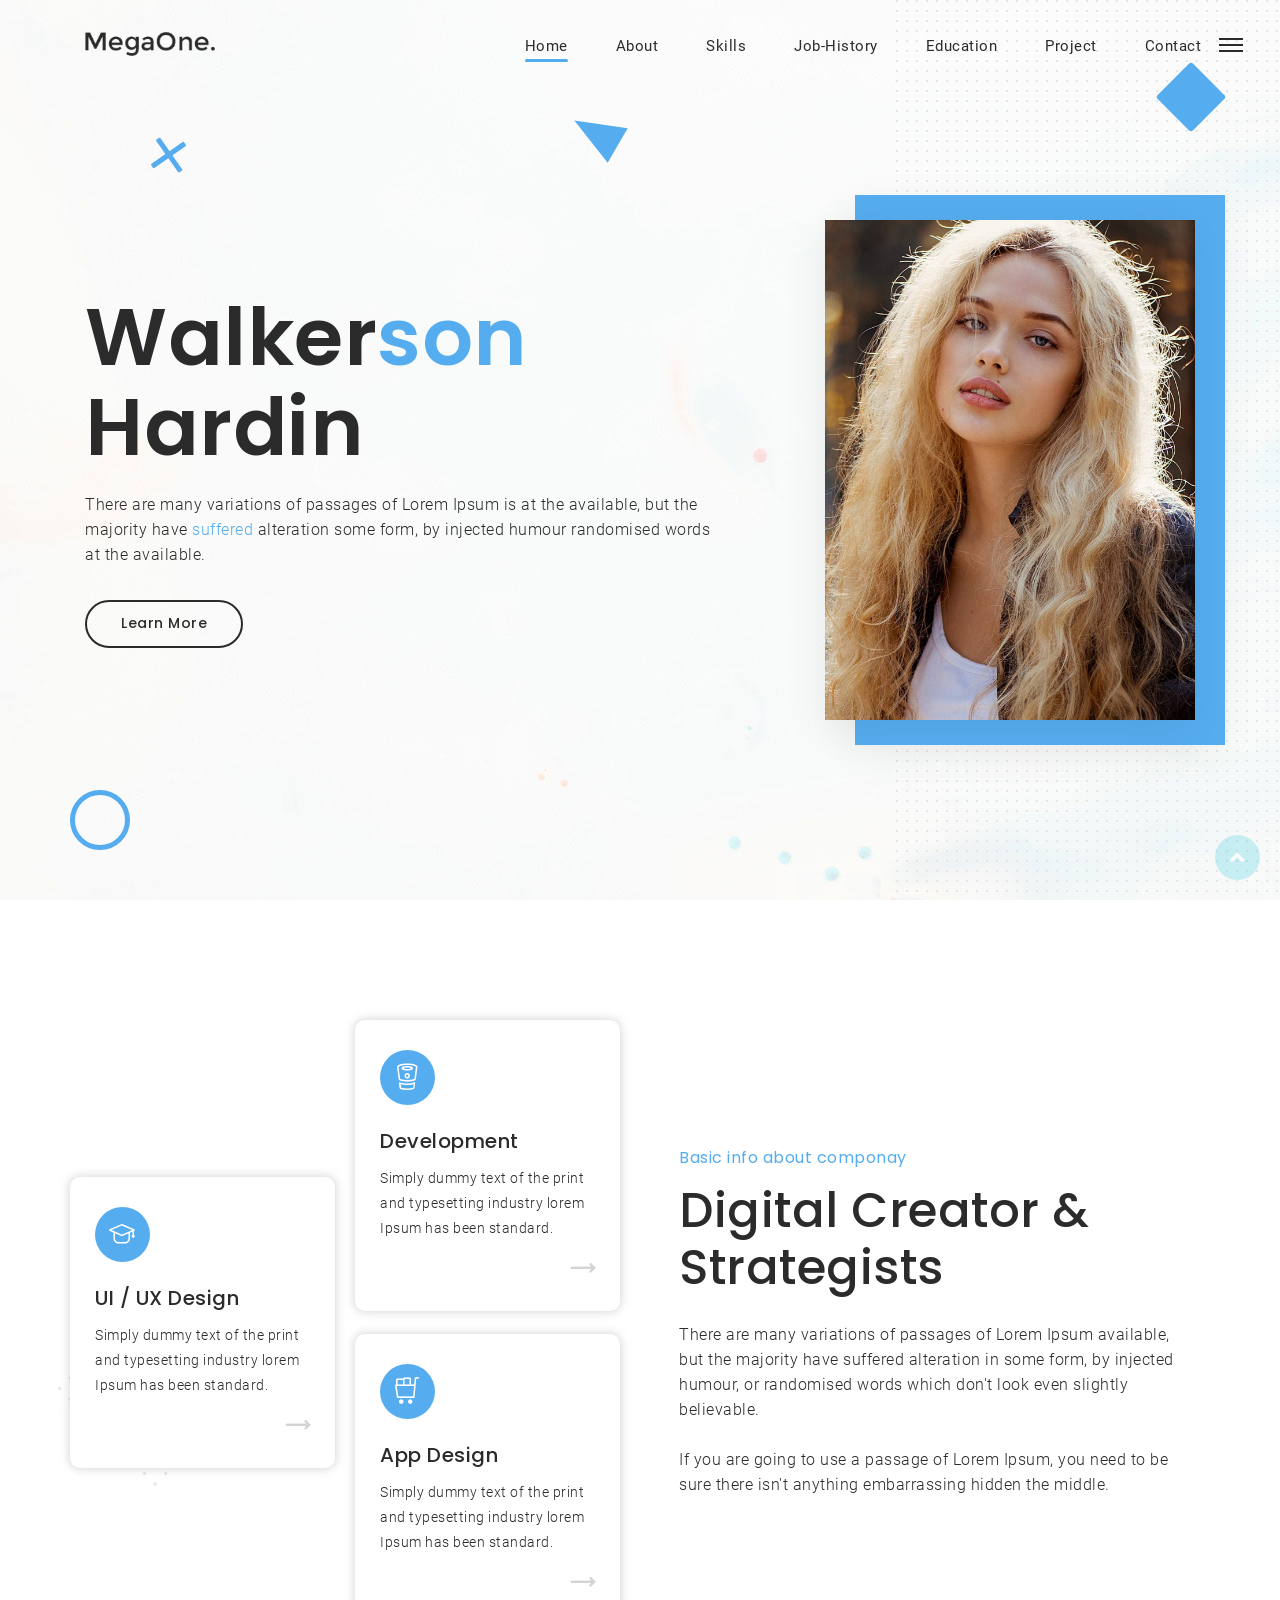
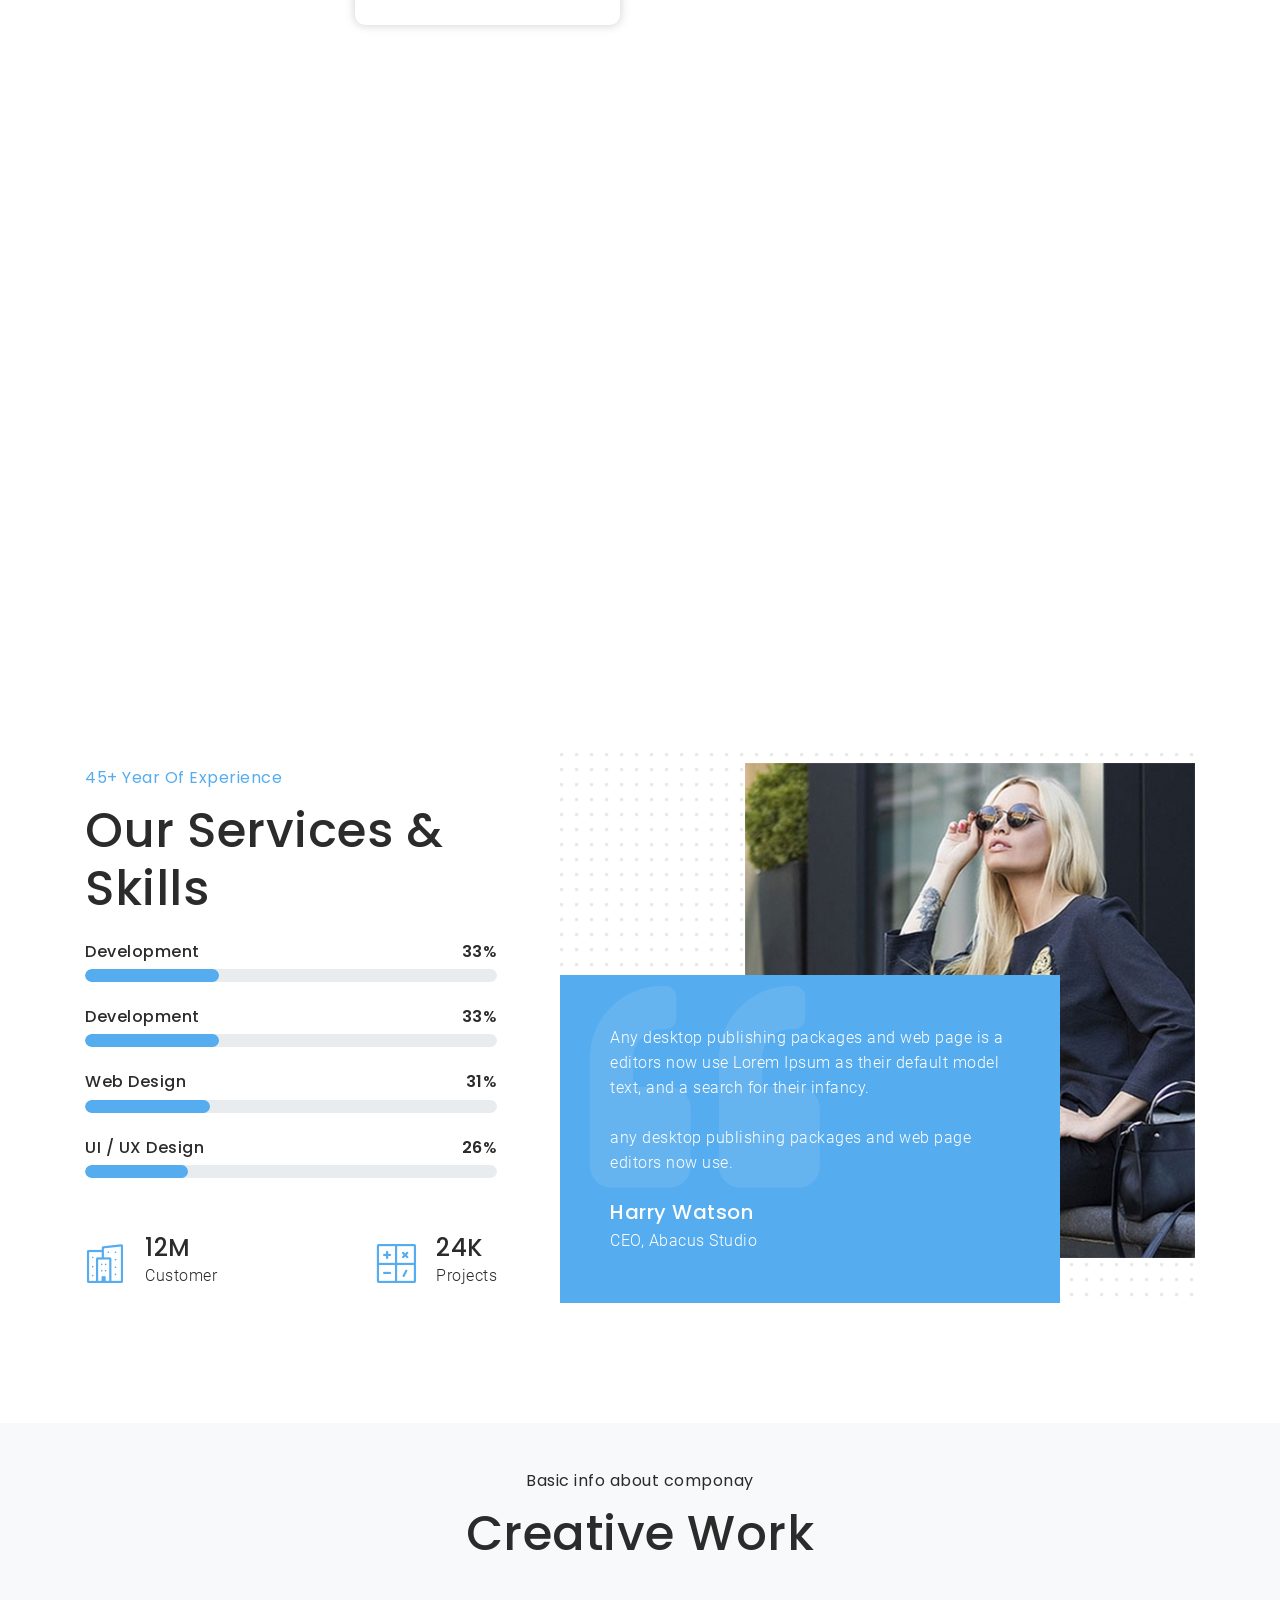
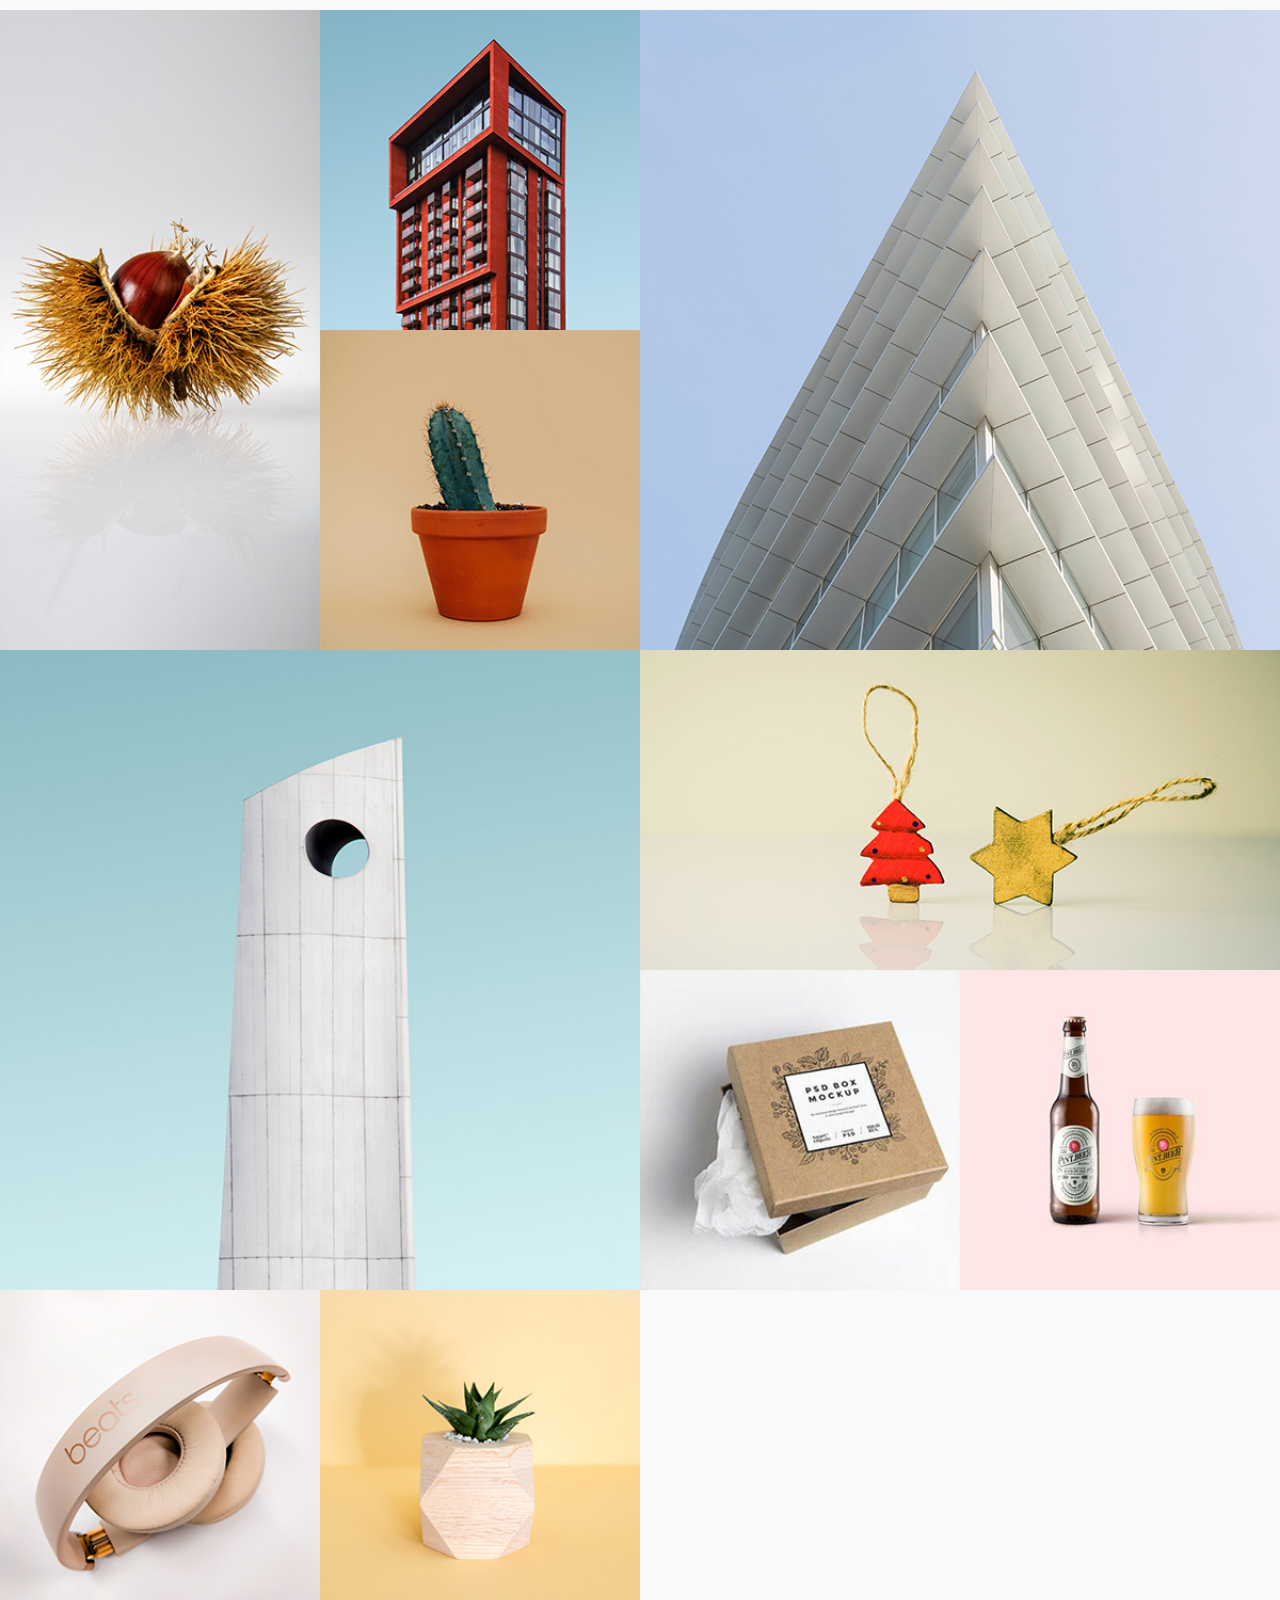
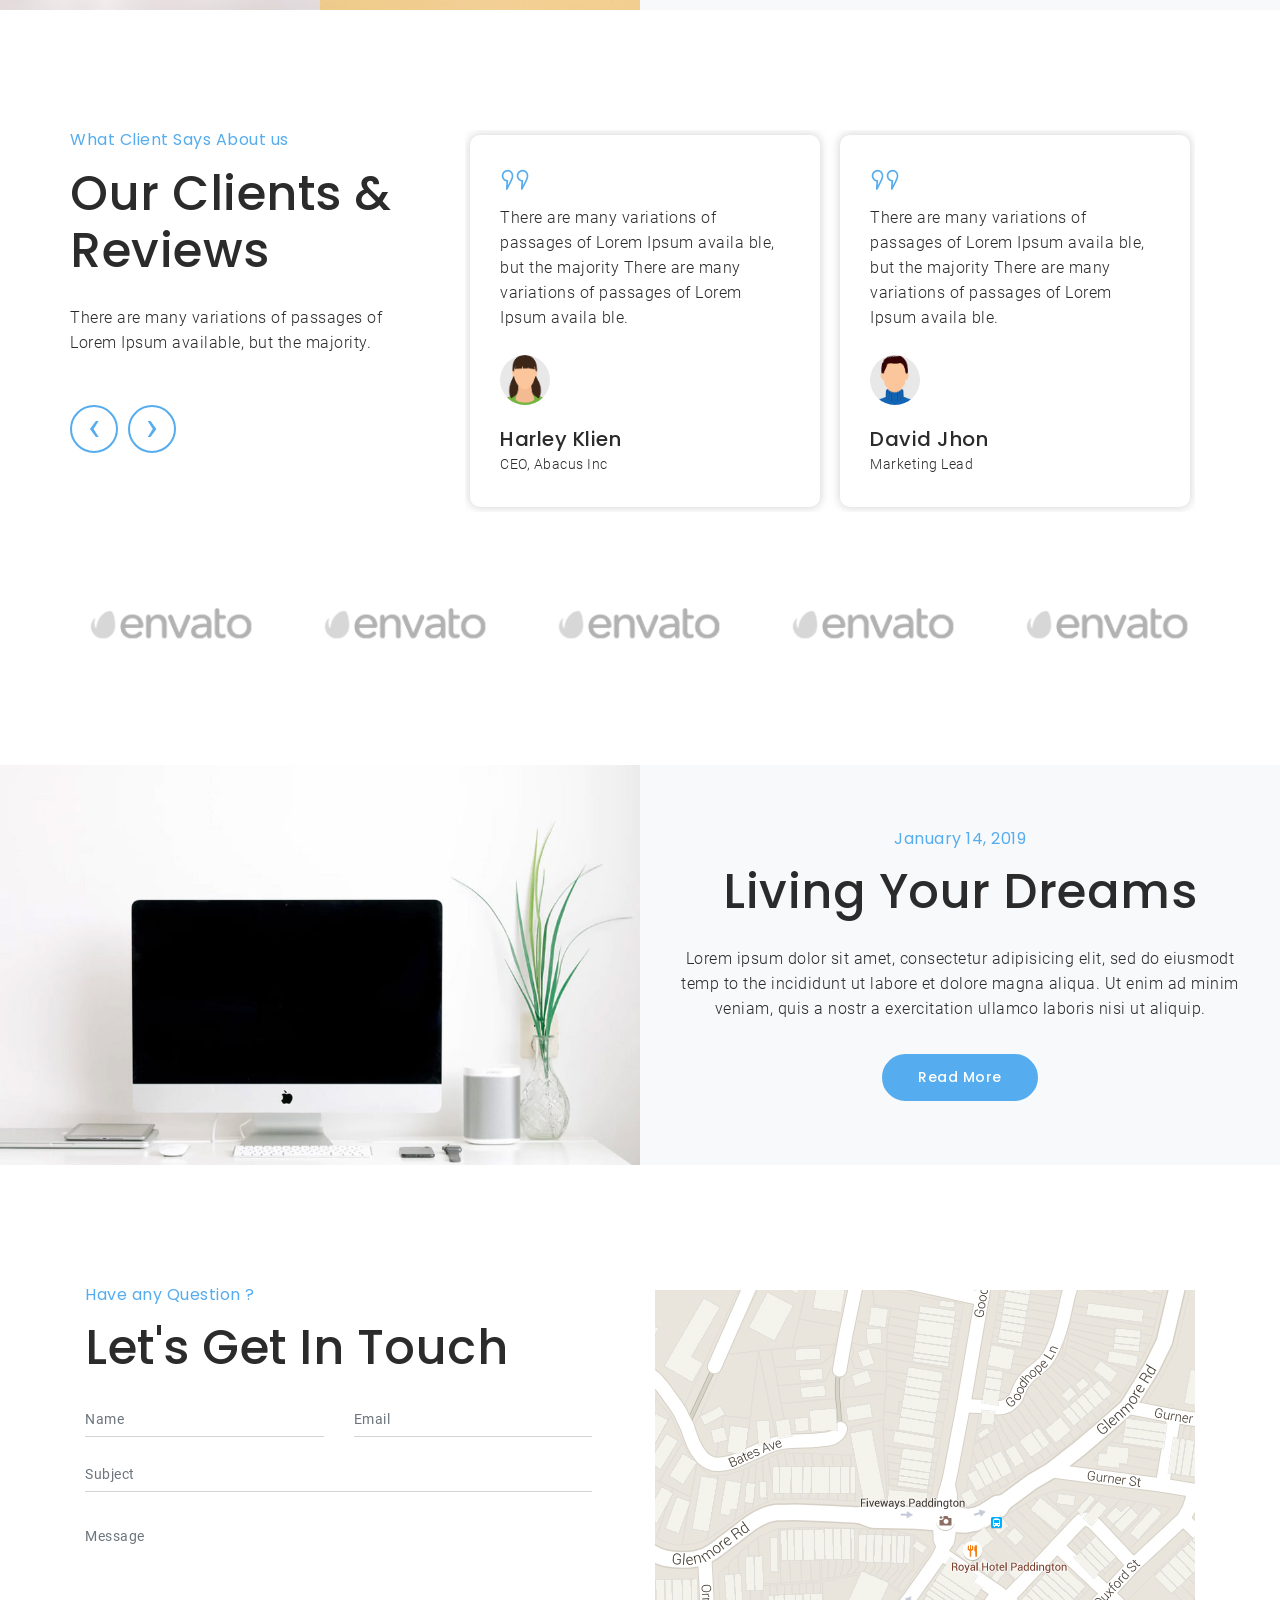
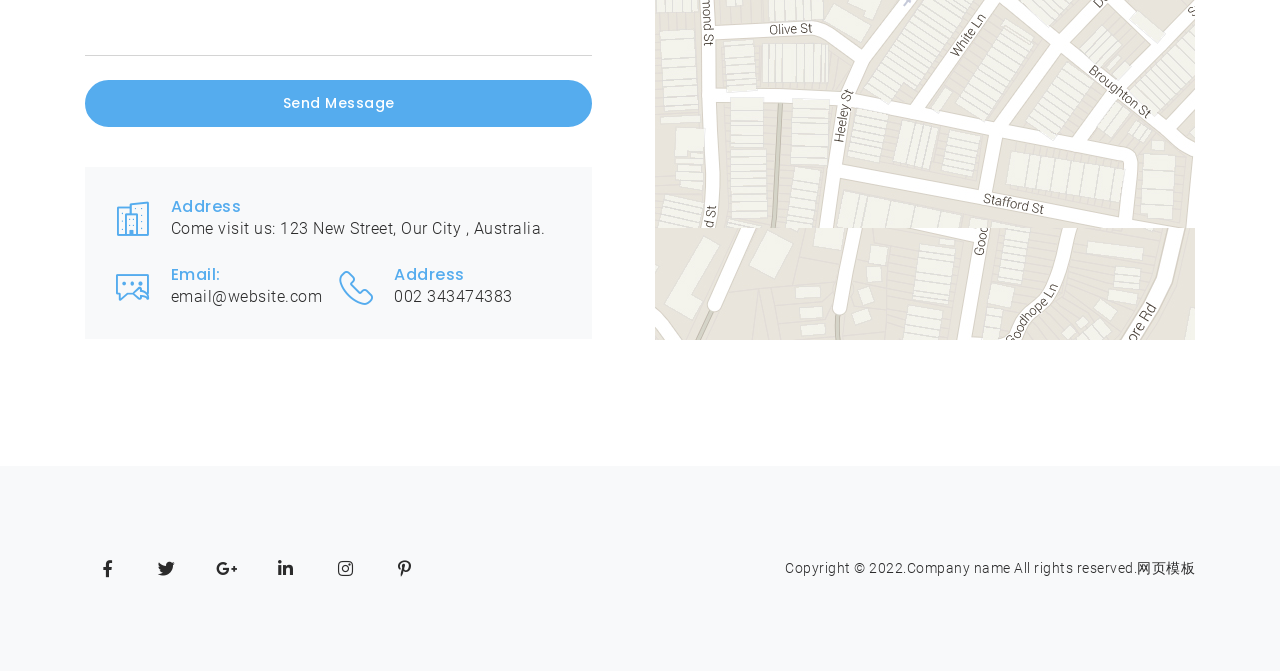
==== index.html @ 7d63d53a "done" ====
<!DOCTYPE html>
<html lang="en">
<head>
    <!-- Meta Tags -->
    <meta charset="utf-8">
    <meta content="width=device-width, initial-scale=1, shrink-to-fit=no" name="viewport">
    <!-- Author -->
    <meta name="author" content="Themes Industry">
    <!-- description -->
    <meta name="description" content="MegaOne is a highly creative, modern, visually stunning and Bootstrap responsive multipurpose studio and portfolio HTML5 template with 8 ready home page demos.">
    <!-- keywords -->
    <meta name="keywords" content="Creative, modern, clean, bootstrap responsive, html5, css3, portfolio, blog, studio, templates, multipurpose, one page, corporate, start-up, studio, branding, designer, freelancer, carousel, parallax, photography, studio, masonry, grid, faq">
    <!-- Page Title -->
    <title>Resume | Robin. HTML5 Template</title>
    <!-- Favicon -->
    
    <!-- Bundle -->
    <link href="static/css/bundle.min.css" rel="stylesheet">
    <!-- Plugin Css -->
    <link href="static/css/LineIcons.min.css" rel="stylesheet">
    <link href="static/css/revolution-settings.min.css" rel="stylesheet">
    <link href="static/css/jquery.fancybox.min.css" rel="stylesheet">
    <link href="static/css/owl.carousel.min.css" rel="stylesheet">
    <link href="static/css/cubeportfolio.min.css" rel="stylesheet">
    <!-- Style Sheet -->
    <link href="static/css/style.css" rel="stylesheet">
</head>

<body data-spy="scroll" data-target=".navbar" data-offset="90">

<!-- Preloader -->
<div class="preloader">
    <div class="centrize full-width">
        <div class="vertical-center">
            <div class="spinner">
                <div class="double-bounce1"></div>
                <div class="double-bounce2"></div>
            </div>
        </div>
    </div>
</div>
<!-- Preloader End -->

<!--Header Start-->
<header>

    <!--Navigation-->
    <nav class="navbar navbar-top-default navbar-expand-lg navbar-simple nav-line">
        <div class="container">
            <a href="#home" title="Logo" class="logo scroll">
                <!--Logo Default-->
                <img src="static/picture/logo.png" alt="logo" class="logo-dark">
            </a>

            <!--Nav Links-->
            <div class="collapse navbar-collapse" id="megaone">
                <div class="navbar-nav ml-auto">
                    <a class="nav-link active scroll" href="#home">Home</a>
                    <a class="nav-link scroll" href="#about">About</a>
                    <a class="nav-link scroll" href="#services">Skills</a>
                    <a class="nav-link scroll" href="#portfolio">Job-History</a>
                    <a class="nav-link scroll" href="#client">Education</a>
                    <a class="nav-link scroll" href="#blog">Project</a>
                    <a class="nav-link scroll" href="#contact">Contact</a>
                </div>
            </div>

            <!--Side Menu Button-->
            <a href="javascript:void(0)" class="sidemenu_btn" id="sidemenu_toggle">
                <span></span>
                <span></span>
                <span></span>
            </a>

        </div>
    </nav>

    <!--Side Nav-->
    <div class="side-menu hidden">
        <div class="inner-wrapper">
            <span class="btn-close" id="btn_sideNavClose"><i></i><i></i></span>
            <nav class="side-nav w-100">
                <ul class="navbar-nav">
                    <li class="nav-item">
                        <a class="nav-link scroll" href="#home">Home</a>
                    </li>
                    <li class="nav-item">
                        <a class="nav-link scroll" href="#about">About</a>
                    </li>
                    <li class="nav-item">
                        <a class="nav-link scroll" href="#services">Services</a>
                    </li>
                    <li class="nav-item">
                        <a class="nav-link scroll" href="#portfolio">Work</a>
                    </li>
                    <li class="nav-item">
                        <a class="nav-link scroll" href="#client">Services</a>
                    </li>
                    <li class="nav-item">
                        <a class="nav-link scroll" href="#blog">Blog</a>
                    </li>
                    <li class="nav-item">
                        <a class="nav-link scroll" href="#contact">Contact</a>
                    </li>
                </ul>
            </nav>

            <div class="side-footer text-white w-100">
                <ul class="social-icons-simple">
                    <li><a class="facebook-text-hvr" href="javascript:void(0)"><i class="fab fa-facebook-f"></i> </a> </li>
                    <li><a class="instagram-text-hvr" href="javascript:void(0)"><i class="fab fa-instagram"></i> </a> </li>
                    <li><a class="twitter-text-hvr" href="javascript:void(0)"><i class="fab fa-twitter"></i> </a> </li>
                </ul>
                
            </div>
        </div>
    </div>
    <a id="close_side_menu" href="javascript:void(0);"></a>
    <!-- End side menu -->

</header>
<!--Header End-->

<!--Home Start-->
<section id="home" class="home-banner">
    <div class="container">
        <div class="row align-items-lg-center">
            <div class="col-lg-7">
                <!-- Box Area -->
                <div class="heading-box">
                    <h2>Walker<span class="main-color">son</span> Hardin</h2>
                    <p>There are many variations of passages of Lorem Ipsum is at the available,
                        but the majority have <span class="main-color">suffered</span> alteration some form,
                        by injected humour randomised words at the available.</p>
                    <a href="javascript:void(0);" class="btn btn-large btn-rounded btn-transparent-black mt-2">Learn More</a>
                </div>
            </div>

            <div class="col-lg-5">
                <div class="slider-right">
                    <img data-depth="0.05" src="static/picture/personal.jpg" alt="side-image" class="scene">
                    <span data-depth="0.08" class="scene"></span>
                </div>
            </div>
        </div>
    </div>
    <!-- Shapes -->
    <span class="shape-square"></span>
    <span class="shape-triangle"></span>
    <span class="shape-plus"></span>
    <span class="shape-circle"></span>
</section>
<!--Home End-->

<!--Section About-->
<section id="about">
    <div class="container">
        <div class="row align-items-lg-center dot-box">

            <!-- Heading Area-->
            <div class="col-lg-6 order-lg-2">
                <div class="heading-area pl-lg-4 p-0">
                    <h6 class="sub-title main-color">Basic info about componay</h6>
                    <h2 class="title">Digital Creator & Strategists</h2>
                    <p class="paragraph">There are many variations of passages of Lorem Ipsum available, but the majority have suffered alteration in some form, by injected humour, or randomised words which don't look even slightly believable.
                        <br><br>
                        If you are going to use a passage of Lorem Ipsum, you need to be sure there isn't anything embarrassing hidden the middle.</p>
                </div>
            </div>

            <!-- Features Box-->
            <div class="col-lg-6">
                <div class="row d-flex align-items-lg-center">
                    <div class="col-lg-6 order-lg-2 p-lg-0">
                        <!-- Feature Item -->
                        <div class="feature-item">
                            <i class="lni-bitbucket  f-icon"></i>
                            <h5 class="title">Development</h5>
                            <p>Simply dummy text of the print and typesetting industry lorem Ipsum has been standard.</p>
                            <a href="javascript:void(0);" class="lni-arrow-right r-icon"></a>
                        </div>
                        <!-- Feature Item -->
                        <div class="feature-item">
                            <i class="lni-cart-full f-icon"></i>
                            <h5 class="title">App Design</h5>
                            <p>Simply dummy text of the print and typesetting industry lorem Ipsum has been standard.</p>
                            <a href="javascript:void(0);" class="lni-arrow-right r-icon"></a>
                        </div>
                    </div>
                    <div class="col-lg-6 p-0">
                        <!-- Feature Item -->
                        <div class="feature-item">
                            <i class="lni-graduation f-icon"></i>
                            <h5 class="title">UI / UX Design</h5>
                            <p>Simply dummy text of the print and typesetting industry lorem Ipsum has been standard.</p>
                            <a href="javascript:void(0);" class="lni-arrow-right r-icon"></a>
                        </div>
                    </div>
                </div>
            </div>

        </div>

    </div>
</section>
<!--Section End-->

<!--Parallax Start-->
<section class="parallax bg-img1">
    <div class="container">
        <div class="row">
            <div class="col-lg-3 col-sm-6">
                <div class="parallax-box text-white">
                    <i class="fa fa-check" aria-hidden="true"></i>
                    <h2 class="count">1800</h2>
                    <h5>Project Completed</h5>
                </div>
            </div>
            <div class="col-lg-3 col-sm-6">
                <div class="parallax-box text-white">
                    <i class="fa fa-flag" aria-hidden="true"></i>
                    <h2 class="count">125</h2>
                    <h5>Total Countries</h5>
                </div>
            </div>
            <div class="col-lg-3 col-sm-6">
                <div class="parallax-box text-white">
                    <i class="fa fa-globe" aria-hidden="true"></i>
                    <h2 class="count">5500</h2>
                    <h5>Users Worldwide</h5>
                </div>
            </div>
            <div class="col-lg-3 col-sm-6">
                <div class="parallax-box text-white">
                    <i class="fa fa-gift" aria-hidden="true"></i>
                    <h2 class="count">17</h2>
                    <h5>Award Winners</h5>
                </div>
            </div>
        </div>
    </div>
</section>
<!--Parallax End-->

<!--Services Start-->
<section id="services">
    <div class="container">
        <div class="row align-items-lg-center">
            <!-- Features Box-->
            <div class="col-lg-5 pr-lg-5">
                <div class="heading-area">
                    <h6 class="sub-title main-color">45+ Year Of Experience</h6>
                    <h2 class="title m-0">Our Services & Skills</h2>
                </div>
                <!-- Progress Bar -->
                <ul class="services-skill text-left">
                    <!--Progress Item-->
                    <li class="progress-item">
                        <h6>Development<span class="float-right"><b class="count">80</b>%</span></h6>
                        <div class="progress">
                            <span class="progress-bar" role="progressbar" aria-valuenow="80" aria-valuemin="0" aria-valuemax="100"></span>
                        </div>
                    </li>
                    <!--Progress Item-->
                    <li class="progress-item">
                        <h6>Development<span class="float-right"><b class="count">80</b>%</span></h6>
                        <div class="progress">
                            <span class="progress-bar" role="progressbar" aria-valuenow="80" aria-valuemin="0" aria-valuemax="100"></span>
                        </div>
                    </li>
                    <!--Progress Item-->
                    <li class="progress-item">
                        <h6>Web Design<span class="float-right"><b class="count">75</b>%</span></h6>
                        <div class="progress">
                            <span class="progress-bar" role="progressbar" aria-valuenow="75" aria-valuemin="0" aria-valuemax="100"></span>
                        </div>
                    </li>
                    <!--Progress Item-->
                    <li class="progress-item">
                        <h6>UI / UX Design<span class="float-right"><b class="count">75</b>%</span></h6>
                        <div class="progress">
                            <span class="progress-bar" role="progressbar" aria-valuenow="75" aria-valuemin="0" aria-valuemax="100"></span>
                        </div>
                    </li>
                </ul>

                <!--Counters Area-->
                <div class="counter-area">
                    <!-- Counter Item-->
                    <div class="counters">
                        <i class="lni-apartment c-icon"></i>
                        <!-- Content -->
                        <div class="content">
                            <h4 class="m-0"><span class="count">35</span>M</h4>
                            <p>Customer</p>
                        </div>
                    </div>
                    <!-- Counter Item-->
                    <div class="counters">
                        <i class="lni-calculator c-icon"></i>
                        <!-- Content -->
                        <div class="content">
                            <h4 class="m-0"><span class="count">70</span>K</h4>
                            <p>Projects</p>
                        </div>
                    </div>
                </div>

            </div>

            <!-- Heading Area-->
            <div class="col-lg-7">
                <div class="services-about">
                    <img class="service-image" src="static/picture/service-image.jpg" alt="image">
                    <div class="content">
                        <p>Any desktop publishing packages and web page is a editors now use Lorem Ipsum as their default model text, and a search for their infancy.
                            <br><br>
                            any desktop publishing packages and web page editors now use.</p>

                        <h5 class="mb-1">Harry Watson</h5>
                        <span>CEO, Abacus Studio</span>
                    </div>
                </div>
            </div>

        </div>
    </div>
</section>
<!--Services End-->

<!--Portfolio Start-->
<section id="portfolio" class="bg-light cube-portfolio1 p-0">
    <div class="container">
        <!--Heading-->
        <div class="row wow fadeIn">
            <div class="heading-area my-5 text-center w-100">
                <h6 class="sub-title">Basic info about componay</h6>
                <h2 class="title m-0">Creative Work</h2>
           </div>
        </div>
    </div>

    <div class="row">
        <div class="col-lg-12">

            <!--Portfolio Items-->
            <div id="js-grid-mosaic-flat" class="cbp cbp-l-grid-mosaic-flat">

                <div class="cbp-item web-design graphic">
                    <a href="static/picture/work-1.jpg" class="cbp-caption cbp-lightbox">
                        <div class="cbp-caption-defaultWrap">
                            <img src="static/picture/work-1.jpg" alt="port-1">
                        </div>
                        <div class="cbp-caption-activeWrap"></div>
                        <div class="cbp-l-caption-alignCenter center-block">
                            <div class="cbp-l-caption-body">
                                <div class="plus"></div>
                                <h5 class="text-white mb-1">Latest Work</h5>
                                <p class="text-white">See Our Amazing Work</p>
                            </div>
                        </div>

                    </a>
                </div>
                <div class="cbp-item seo marketing">
                    <a href="static/picture/work-2.jpg" class="cbp-caption cbp-lightbox">
                        <div class="cbp-caption-defaultWrap">
                            <img src="static/picture/work-2.jpg" alt="port-2">
                        </div>
                        <div class="cbp-caption-activeWrap"></div>
                        <div class="cbp-l-caption-alignCenter center-block">
                            <div class="cbp-l-caption-body">
                                <div class="plus"></div>
                                <h5 class="text-white mb-1">Latest Work</h5>
                                <p class="text-white">See Our Amazing Work</p>
                            </div>
                        </div>
                    </a>
                </div>
                <div class="cbp-item seo marketing">
                    <a href="static/picture/work-4.jpg" class="cbp-caption cbp-lightbox">
                        <div class="cbp-caption-defaultWrap">
                            <img src="static/picture/work-4.jpg" alt="port-4">
                        </div>
                        <div class="cbp-caption-activeWrap"></div>
                        <div class="cbp-l-caption-alignCenter center-block">
                            <div class="cbp-l-caption-body">
                                <div class="plus"></div>
                                <h5 class="text-white mb-1">Latest Work</h5>
                                <p class="text-white">See Our Amazing Work</p>
                            </div>
                        </div>
                    </a>
                </div>
                <div class="cbp-item graphic seo marketing">
                    <a href="static/picture/work-3.jpg" class="cbp-caption cbp-lightbox">
                        <div class="cbp-caption-defaultWrap">
                            <img src="static/picture/work-3.jpg" alt="port-3">
                        </div>
                        <div class="cbp-caption-activeWrap"></div>
                        <div class="cbp-l-caption-alignCenter center-block">
                            <div class="cbp-l-caption-body">
                                <div class="plus"></div>
                                <h5 class="text-white mb-1">Latest Work</h5>
                                <p class="text-white">See Our Amazing Work</p>
                            </div>
                        </div>
                    </a>
                </div>
                <div class="cbp-item web-design graphic">
                    <a href="static/picture/work-5.jpg" class="cbp-caption cbp-lightbox">
                        <div class="cbp-caption-defaultWrap">
                            <img src="static/picture/work-5.jpg" alt="port-5">
                        </div>
                        <div class="cbp-caption-activeWrap"></div>
                        <div class="cbp-l-caption-alignCenter center-block">
                            <div class="cbp-l-caption-body">
                                <div class="plus"></div>
                                <h5 class="text-white mb-1">Latest Work</h5>
                                <p class="text-white">See Our Amazing Work</p>
                            </div>
                        </div>
                    </a>
                </div>
                <div class="cbp-item seo marketing graphic ">
                    <a href="static/picture/work-6.jpg" class="cbp-caption cbp-lightbox">
                        <div class="cbp-caption-defaultWrap">
                            <img src="static/picture/work-6.jpg" alt="port-6">
                        </div>
                        <div class="cbp-caption-activeWrap"></div>
                        <div class="cbp-l-caption-alignCenter center-block">
                            <div class="cbp-l-caption-body">
                                <div class="plus"></div>
                                <h5 class="text-white mb-1">Latest Work</h5>
                                <p class="text-white">See Our Amazing Work</p>
                            </div>
                        </div>
                    </a>
                </div>
                <div class="cbp-item web-design seo">
                    <a href="static/picture/work-7.jpg" class="cbp-caption cbp-lightbox">
                        <div class="cbp-caption-defaultWrap">
                            <img src="static/picture/work-7.jpg" alt="port-7">
                        </div>
                        <div class="cbp-caption-activeWrap"></div>
                        <div class="cbp-l-caption-alignCenter center-block">
                            <div class="cbp-l-caption-body">
                                <div class="plus"></div>
                                <h5 class="text-white mb-1">Latest Work</h5>
                                <p class="text-white">See Our Amazing Work</p>
                            </div>
                        </div>
                    </a>
                </div>
                <div class="cbp-item web-design graphic">
                    <a href="static/picture/work-8.jpg" class="cbp-caption cbp-lightbox">
                        <div class="cbp-caption-defaultWrap">
                            <img src="static/picture/work-8.jpg" alt="port-8">
                        </div>
                        <div class="cbp-caption-activeWrap"></div>
                        <div class="cbp-l-caption-alignCenter center-block">
                            <div class="cbp-l-caption-body">
                                <div class="plus"></div>
                                <h5 class="text-white mb-1">Latest Work</h5>
                                <p class="text-white">See Our Amazing Work</p>
                            </div>
                        </div>
                    </a>
                </div>

                <div class="cbp-item seo marketing">
                    <a href="static/picture/work-10.jpg" class="cbp-caption cbp-lightbox">
                        <div class="cbp-caption-defaultWrap">
                            <img src="static/picture/work-10.jpg" alt="port-2">
                        </div>
                        <div class="cbp-caption-activeWrap"></div>
                        <div class="cbp-l-caption-alignCenter center-block">
                            <div class="cbp-l-caption-body">
                                <div class="plus"></div>
                                <h5 class="text-white mb-1">Latest Work</h5>
                                <p class="text-white">See Our Amazing Work</p>
                            </div>
                        </div>
                    </a>
                </div>

                <div class="cbp-item seo marketing">
                    <a href="static/picture/work-11.jpg" class="cbp-caption cbp-lightbox">
                        <div class="cbp-caption-defaultWrap">
                            <img src="static/picture/work-11.jpg" alt="port-2">
                        </div>
                        <div class="cbp-caption-activeWrap"></div>
                        <div class="cbp-l-caption-alignCenter center-block">
                            <div class="cbp-l-caption-body">
                                <div class="plus"></div>
                                <h5 class="text-white mb-1">Latest Work</h5>
                                <p class="text-white">See Our Amazing Work</p>
                            </div>
                        </div>
                    </a>
                </div>

            </div>
        </div>
    </div>

</section>
<!--Portfolio end-->

<!--Client Start-->
<section id="client">
    <div class="container">
        <div class="row d-flex align-content-lg-center min-height-100vh">

            <!-- Features Box-->
            <div class="col-lg-4 pr-lg-5 p-0">
                <div class="heading-area">
                    <h6 class="sub-title main-color">What Client Says About us</h6>
                    <h2 class="title">Our Clients & Reviews</h2>
                    <p class="paragraph">There are many variations of passages of Lorem Ipsum available, but the majority.</p>
                </div>
                <div id="client-nav"></div>
            </div>

            <!-- Client Area-->
            <div class="col-lg-8">
                <div id="owl-client" class="owl-carousel owl-theme">
                    <!--Items-->
                    <div class="client-box">
                        <i class="lni-quotation q-icon"></i>
                        <p>There are many variations of passages of Lorem Ipsum availa  ble, but the majority There are many variations of passages of Lorem Ipsum availa  ble.</p>

                        <div class="client-img">
                            <img src="static/picture/avatar-1.png" alt="client">
                        </div>
                        <h5 class="client-name mb-0">Harley Klien</h5>
                        <span class="client-designation">CEO, Abacus Inc</span>

                    </div>
                    <!--Items-->
                    <div class="client-box">
                        <i class="lni-quotation q-icon"></i>
                        <p>There are many variations of passages of Lorem Ipsum availa  ble, but the majority There are many variations of passages of Lorem Ipsum availa  ble.</p>

                        <div class="client-img">
                            <img src="static/picture/avatar-2.png" alt="client">
                        </div>
                        <h5 class="client-name mb-0">David Jhon</h5>
                        <span class="client-designation">Marketing Lead</span>

                    </div>
                    <!--Items-->
                    <div class="client-box">
                        <i class="lni-quotation q-icon"></i>
                        <p>There are many variations of passages of Lorem Ipsum availa  ble, but the majority There are many variations of passages of Lorem Ipsum availa  ble.</p>

                        <div class="client-img">
                            <img src="static/picture/avatar-3.png" alt="client">
                        </div>
                        <h5 class="client-name mb-0">Jhon Walkin</h5>
                        <span class="client-designation">General Manager</span>

                    </div>
                </div>
            </div>

            <!--Partner Slider-->
            <div class="owl-carousel partners-slider">
                <div class="logo-item"> <img alt="client-logo" src="static/picture/client-1.png"></div>
                <div class="logo-item"> <img alt="client-logo" src="static/picture/client-1.png"></div>
                <div class="logo-item"> <img alt="client-logo" src="static/picture/client-1.png"></div>
                <div class="logo-item"> <img alt="client-logo" src="static/picture/client-1.png"></div>

            </div>

        </div>
    </div>
</section>
<!--Client End-->

<!--Blog Start-->
<section id="blog" class="bg-light p-0">
    <div class="container-fluid">

        <div class="row align-items-center">
            <div class="col-lg-6 order-lg-2">
                <!--Blog Content-->
                <div class="heading-area px-lg-3 text-center">
                    <h6 class="sub-title main-color">January 14, 2019</h6>
                    <h2 class="title">Living Your Dreams</h2>
                    <p class="paragraph">Lorem ipsum dolor sit amet, consectetur adipisicing elit, sed do eiusmodt temp to the incididunt ut labore et dolore magna aliqua. Ut enim ad minim veniam, quis a nostr a exercitation ullamco laboris nisi ut aliquip.</p>
                    <a href="blog-list.html" class="btn btn-large btn-rounded btn-blue mt-2">Read More</a>
                  </div>
            </div>
            <div class="col-lg-6 p-0">
                <!--Blog Image-->
                <div class="blog-half-image wow hover-effect fadeInRight">
                    <img src="static/picture/split-blog.jpg" alt="image">
                </div>
            </div>
        </div>

    </div>
</section>
<!--Blog End-->

<!--Contact Start-->
<section id="contact">
    <div class="container">
        <div class="row align-items-lg-center">
            <!--Form area-->
            <div class="col-lg-6 pr-lg-5">
                <div class="heading-area">
                    <h6 class="sub-title main-color">Have any Question ?</h6>
                    <h2 class="title">Let's Get In Touch</h2>
                </div>
                <!--Contact Form-->
                <form class="contact-form" id="contact-form-data">
                    <div id="result"></div>

                    <div class="row">
                        <div class="col-lg-6">
                            <div class="form-group">
                                <input class="form-control" type="text" placeholder="Name" required="" id="your_name" name="userName">
                            </div>
                        </div>
                        <div class="col-lg-6">
                            <div class="form-group">
                                <input class="form-control" type="email" placeholder="Email" required="" id="your_email" name="userEmail">
                            </div>
                        </div>
                    </div>

                    <div class="form-group">
                        <input class="form-control" type="text" placeholder="Subject" required="" id="your_subject" name="userSubject">
                    </div>

                    <div class="form-group">
                        <textarea class="form-control" placeholder="Message" id="message" name="userMessage"></textarea>
                    </div>

                    <!--Button-->
                    <a href="javascript:void(0);" id="submit_btn" class="contact_btn btn btn-large btn-rounded btn-blue d-block mt-4">Send Message</a>

                </form>

                <!-- Address -->
                <ul class="address-item">
                    <!--item-->
                    <li class="w-100 mb-4">
                        <i class="lni-apartment main-color"></i>
                        <div class="content">
                            <h6 class="main-color m-0">Address</h6>
                            <p>Come visit us: 123 New Street, Our City , Australia.</p>
                        </div>
                    </li>
                    <!--item-->
                    <li class="pr-2">
                        <i class="lni-comment-reply main-color"></i>
                        <div class="content">
                            <h6 class="main-color m-0">Email:</h6>
                            <p><a href="mailto:email@website.co">email@website.com</a></p>
                        </div>
                    </li>
                    <!--item-->
                    <li>
                        <i class="lni-phone-handset main-color"></i>
                        <div class="content">
                            <h6 class="main-color m-0">Address</h6>
                            <p><a href="tel:002343474383">002 343474383</a></p>
                        </div>
                    </li>

                </ul>

            </div>

            <!--map area-->
            <div class="col-lg-6">
                <div class="map-half bg-map" id="map"></div>
            </div>
        </div>
    </div>
</section>
<!--Contact End-->

<!--Footer Start-->
<footer class="footer-style-1 bg-light">
    <div class="container">
        <div class="row align-items-center">
            <!--Social-->
            <div class="col-lg-6">
                <div class="footer-social text-lg-left">
                    <ul class="list-unstyled">
                        <li><a class="wow fadeInUp" href="javascript:void(0);"><i aria-hidden="true" class="fab fa-facebook-f"></i></a></li>
                        <li><a class="wow fadeInDown" href="javascript:void(0);"><i aria-hidden="true" class="fab fa-twitter"></i></a></li>
                        <li><a class="wow fadeInUp" href="javascript:void(0);"><i aria-hidden="true" class="fab fa-google-plus-g"></i></a></li>
                        <li><a class="wow fadeInDown" href="javascript:void(0);"><i aria-hidden="true" class="fab fa-linkedin-in"></i></a></li>
                        <li><a class="wow fadeInUp" href="javascript:void(0);"><i aria-hidden="true" class="fab fa-instagram"></i></a></li>
                        <li><a class="wow fadeInDown" href="javascript:void(0);"><i aria-hidden="true" class="fab fa-pinterest-p"></i></a></li>
                    </ul>
                </div>
            </div>
            <!--Text-->
            <div class="col-lg-6 text-lg-right">
                <p class="company-about fadeIn">Copyright &copy; 2022.Company name All rights reserved.<a target="_blank" href="https://sc.chinaz.com/moban/">&#x7F51;&#x9875;&#x6A21;&#x677F;</a>
                </p>
            </div>
        </div>
    </div>
</footer>
<!--Footer End-->

<!--Scroll Top Start-->
<span class="scroll-top-arrow"><i class="fas fa-angle-up"></i></span>
<!--Scroll Top End-->

<!-- JavaScript -->
<script src="static/js/bundle.min.js"></script>
<!-- Plugin Js -->
<script src="static/js/jquery.appear.js"></script>
<script src="static/js/jquery.fancybox.min.js"></script>
<script src="static/js/owl.carousel.min.js"></script>
<script src="static/js/parallaxie.min.js"></script>
<script src="static/js/wow.min.js"></script>
<script src="static/js/jquery.cubeportfolio.min.js"></script>
<!-- REVOLUTION JS FILES -->
<script src="static/js/jquery.themepunch.tools.min.js"></script>
<script src="static/js/jquery.themepunch.revolution.min.js"></script>
<!-- SLIDER REVOLUTION EXTENSIONS -->
<script src="static/js/revolution.extension.actions.min.js"></script>
<script src="static/js/revolution.extension.carousel.min.js"></script>
<script src="static/js/revolution.extension.kenburn.min.js"></script>
<script src="static/js/revolution.extension.layeranimation.min.js"></script>
<script src="static/js/revolution.extension.migration.min.js"></script>
<script src="static/js/revolution.extension.migration.min.js"></script>
<script src="static/js/revolution.extension.parallax.min.js"></script>
<script src="static/js/revolution.extension.slideanims.min.js"></script>
<script src="static/js/revolution.extension.video.min.js"></script>
<!-- google map-->
<!-- <script src="https://maps.googleapis.com/maps/api/js?key=AIzaSyCJRG4KqGVNvAPY4UcVDLcLNXMXk2ktNfY"></script> -->
<script src="static/js/map.js"></script>

<!--contact form-->
<script src="static/js/contact_us.js"></script>

<!-- custom script-->
<script src="static/js/script.js"></script>

</body>
</html>
---- static/css/revolution-settings.min.css ----
/*-----------------------------------------------------------------------------

-	Revolution Slider 5.0 Default Style Settings -

Screen Stylesheet

version:   	5.4.5
date:      	15/05/17
author:		themepunch
email:     	info@themepunch.com
website:   	http://www.themepunch.com
-----------------------------------------------------------------------------*/
#debungcontrolls,.debugtimeline{width:100%;box-sizing:border-box}.rev_column,.rev_column .tp-parallax-wrap,.tp-svg-layer svg{vertical-align:top}#debungcontrolls{z-index:100000;position:fixed;bottom:0;height:auto;background:rgba(0,0,0,.6);padding:10px}.debugtimeline{height:10px;position:relative;margin-bottom:3px;display:none;white-space:nowrap}.debugtimeline:hover{height:15px}.the_timeline_tester{background:#e74c3c;position:absolute;top:0;left:0;height:100%;width:0}.rs-go-fullscreen{position:fixed!important;width:100%!important;height:100%!important;top:0!important;left:0!important;z-index:9999999!important;background:#fff!important}.debugtimeline.tl_slide .the_timeline_tester{background:#f39c12}.debugtimeline.tl_frame .the_timeline_tester{background:#3498db}.debugtimline_txt{color:#fff;font-weight:400;font-size:7px;position:absolute;left:10px;top:0;white-space:nowrap;line-height:10px}.rtl{direction:rtl}@font-face{font-family:revicons;src:url(../fonts/revicons.eot?5510888);src:url(https://megaone.acrothemes.com/vendor/fonts/revicons/revicons.eot?5510888) format('embedded-opentype'),url(https://megaone.acrothemes.com/vendor/fonts/revicons/revicons.woff?5510888) format('woff'),url(https://megaone.acrothemes.com/vendor/fonts/revicons/revicons.ttf?5510888) format('truetype'),url(https://megaone.acrothemes.com/vendor/fonts/revicons/revicons.svg?5510888) format('svg');font-weight:400;font-style:normal}[class*=" revicon-"]:before,[class^=revicon-]:before{font-family:revicons;font-style:normal;font-weight:400;speak:none;display:inline-block;text-decoration:inherit;width:1em;margin-right:.2em;text-align:center;font-variant:normal;text-transform:none;line-height:1em;margin-left:.2em}.revicon-search-1:before{content:'\e802'}.revicon-pencil-1:before{content:'\e831'}.revicon-picture-1:before{content:'\e803'}.revicon-cancel:before{content:'\e80a'}.revicon-info-circled:before{content:'\e80f'}.revicon-trash:before{content:'\e801'}.revicon-left-dir:before{content:'\e817'}.revicon-right-dir:before{content:'\e818'}.revicon-down-open:before{content:'\e83b'}.revicon-left-open:before{content:'\e819'}.revicon-right-open:before{content:'\e81a'}.revicon-angle-left:before{content:'\e820'}.revicon-angle-right:before{content:'\e81d'}.revicon-left-big:before{content:'\e81f'}.revicon-right-big:before{content:'\e81e'}.revicon-magic:before{content:'\e807'}.revicon-picture:before{content:'\e800'}.revicon-export:before{content:'\e80b'}.revicon-cog:before{content:'\e832'}.revicon-login:before{content:'\e833'}.revicon-logout:before{content:'\e834'}.revicon-video:before{content:'\e805'}.revicon-arrow-combo:before{content:'\e827'}.revicon-left-open-1:before{content:'\e82a'}.revicon-right-open-1:before{content:'\e82b'}.revicon-left-open-mini:before{content:'\e822'}.revicon-right-open-mini:before{content:'\e823'}.revicon-left-open-big:before{content:'\e824'}.revicon-right-open-big:before{content:'\e825'}.revicon-left:before{content:'\e836'}.revicon-right:before{content:'\e826'}.revicon-ccw:before{content:'\e808'}.revicon-arrows-ccw:before{content:'\e806'}.revicon-palette:before{content:'\e829'}.revicon-list-add:before{content:'\e80c'}.revicon-doc:before{content:'\e809'}.revicon-left-open-outline:before{content:'\e82e'}.revicon-left-open-2:before{content:'\e82c'}.revicon-right-open-outline:before{content:'\e82f'}.revicon-right-open-2:before{content:'\e82d'}.revicon-equalizer:before{content:'\e83a'}.revicon-layers-alt:before{content:'\e804'}.revicon-popup:before{content:'\e828'}.rev_slider_wrapper{position:relative;z-index:0;width:100%}.rev_slider{position:relative;overflow:visible}.entry-content .rev_slider a,.rev_slider a{box-shadow:none}.tp-overflow-hidden{overflow:hidden!important}.group_ov_hidden{overflow:hidden}.rev_slider img,.tp-simpleresponsive img{max-width:none!important;transition:none;margin:0;padding:0;border:none}.rev_slider .no-slides-text{font-weight:700;text-align:center;padding-top:80px}.rev_slider>ul,.rev_slider>ul>li,.rev_slider>ul>li:before,.rev_slider_wrapper>ul,.tp-revslider-mainul>li,.tp-revslider-mainul>li:before,.tp-simpleresponsive>ul,.tp-simpleresponsive>ul>li,.tp-simpleresponsive>ul>li:before{list-style:none!important;position:absolute;margin:0!important;padding:0!important;overflow-x:visible;overflow-y:visible;background-image:none;background-position:0 0;text-indent:0;top:0;left:0}.rev_slider>ul>li,.rev_slider>ul>li:before,.tp-revslider-mainul>li,.tp-revslider-mainul>li:before,.tp-simpleresponsive>ul>li,.tp-simpleresponsive>ul>li:before{visibility:hidden}.tp-revslider-mainul,.tp-revslider-slidesli{padding:0!important;margin:0!important;list-style:none!important}.fullscreen-container,.fullwidthbanner-container{padding:0;position:relative}.rev_slider li.tp-revslider-slidesli{position:absolute!important}.tp-caption .rs-untoggled-content{display:block}.tp-caption .rs-toggled-content{display:none}.rs-toggle-content-active.tp-caption .rs-toggled-content{display:block}.rs-toggle-content-active.tp-caption .rs-untoggled-content{display:none}.rev_slider .caption,.rev_slider .tp-caption{position:relative;visibility:hidden;white-space:nowrap;display:block;-webkit-font-smoothing:antialiased!important;z-index:1}.rev_slider .caption,.rev_slider .tp-caption,.tp-simpleresponsive img{-moz-user-select:none;-khtml-user-select:none;-webkit-user-select:none;-o-user-select:none}.rev_slider .tp-mask-wrap .tp-caption,.rev_slider .tp-mask-wrap :last-child,.wpb_text_column .rev_slider .tp-mask-wrap .tp-caption,.wpb_text_column .rev_slider .tp-mask-wrap :last-child{margin-bottom:0}.tp-svg-layer svg{width:100%;height:100%;position:relative}.tp-carousel-wrapper{cursor:url(openhand.cur),move}.tp-carousel-wrapper.dragged{cursor:url(closedhand.cur),move}.tp_inner_padding{box-sizing:border-box;max-height:none!important}.tp-caption.tp-layer-selectable{-moz-user-select:all;-khtml-user-select:all;-webkit-user-select:all;-o-user-select:all}.tp-caption.tp-hidden-caption,.tp-forcenotvisible,.tp-hide-revslider,.tp-parallax-wrap.tp-hidden-caption{visibility:hidden!important;display:none!important}.rev_slider audio,.rev_slider embed,.rev_slider iframe,.rev_slider object,.rev_slider video{max-width:none!important}.tp-element-background{position:absolute;top:0;left:0;width:100%;height:100%;z-index:0}.tp-blockmask,.tp-blockmask_in,.tp-blockmask_out{position:absolute;top:0;left:0;width:100%;height:100%;background:#fff;z-index:1000;transform:scaleX(0) scaleY(0)}.tp-parallax-wrap{transform-style:preserve-3d}.rev_row_zone{position:absolute;width:100%;left:0;box-sizing:border-box;min-height:50px;font-size:0}.rev_column_inner,.rev_slider .tp-caption.rev_row{position:relative;width:100%!important;box-sizing:border-box}.rev_row_zone_top{top:0}.rev_row_zone_middle{top:50%;transform:translateY(-50%)}.rev_row_zone_bottom{bottom:0}.rev_slider .tp-caption.rev_row{display:table;table-layout:fixed;vertical-align:top;height:auto!important;font-size:0}.rev_column{display:table-cell;position:relative;height:auto;box-sizing:border-box;font-size:0}.rev_column_inner{display:block;height:auto!important;white-space:normal!important}.rev_column_bg{width:100%;height:100%;position:absolute;top:0;left:0;z-index:0;box-sizing:border-box;background-clip:content-box;border:0 solid transparent}.tp-caption .backcorner,.tp-caption .backcornertop,.tp-caption .frontcorner,.tp-caption .frontcornertop{height:0;top:0;width:0;position:absolute}.rev_column_inner .tp-loop-wrap,.rev_column_inner .tp-mask-wrap,.rev_column_inner .tp-parallax-wrap{text-align:inherit}.rev_column_inner .tp-mask-wrap{display:inline-block}.rev_column_inner .tp-parallax-wrap,.rev_column_inner .tp-parallax-wrap .tp-loop-wrap,.rev_column_inner .tp-parallax-wrap .tp-mask-wrap{position:relative!important;left:auto!important;top:auto!important;line-height:0}.tp-video-play-button,.tp-video-play-button i{line-height:50px!important;vertical-align:top;text-align:center}.rev_column_inner .rev_layer_in_column,.rev_column_inner .tp-parallax-wrap,.rev_column_inner .tp-parallax-wrap .tp-loop-wrap,.rev_column_inner .tp-parallax-wrap .tp-mask-wrap{vertical-align:top}.rev_break_columns{display:block!important}.rev_break_columns .tp-parallax-wrap.rev_column{display:block!important;width:100%!important}.fullwidthbanner-container{overflow:hidden}.fullwidthbanner-container .fullwidthabanner{width:100%;position:relative}.tp-static-layers{position:absolute;z-index:101;top:0;left:0}.tp-caption .frontcorner{border-left:40px solid transparent;border-right:0 solid transparent;border-top:40px solid #00A8FF;left:-40px}.tp-caption .backcorner{border-left:0 solid transparent;border-right:40px solid transparent;border-bottom:40px solid #00A8FF;right:0}.tp-caption .frontcornertop{border-left:40px solid transparent;border-right:0 solid transparent;border-bottom:40px solid #00A8FF;left:-40px}.tp-caption .backcornertop{border-left:0 solid transparent;border-right:40px solid transparent;border-top:40px solid #00A8FF;right:0}.tp-layer-inner-rotation{position:relative!important}img.tp-slider-alternative-image{width:100%;height:auto}.caption.fullscreenvideo,.rs-background-video-layer,.tp-caption.coverscreenvideo,.tp-caption.fullscreenvideo{width:100%;height:100%;top:0;left:0;position:absolute}.noFilterClass{filter:none!important}.rs-background-video-layer{visibility:hidden;z-index:0}.caption.fullscreenvideo audio,.caption.fullscreenvideo iframe,.caption.fullscreenvideo video,.tp-caption.fullscreenvideo iframe,.tp-caption.fullscreenvideo iframe audio,.tp-caption.fullscreenvideo iframe video{width:100%!important;height:100%!important;display:none}.fullcoveredvideo audio,.fullscreenvideo audio .fullcoveredvideo video,.fullscreenvideo video{background:#000}.fullcoveredvideo .tp-poster{background-position:center center;background-size:cover;width:100%;height:100%;top:0;left:0}.videoisplaying .html5vid .tp-poster{display:none}.tp-video-play-button{background:#000;background:rgba(0,0,0,.3);border-radius:5px;position:absolute;top:50%;left:50%;color:#FFF;margin-top:-25px;margin-left:-25px;cursor:pointer;width:50px;height:50px;box-sizing:border-box;display:inline-block;z-index:4;opacity:0;transition:opacity .3s ease-out!important}.tp-audio-html5 .tp-video-play-button,.tp-hiddenaudio{display:none!important}.tp-caption .html5vid{width:100%!important;height:100%!important}.tp-video-play-button i{width:50px;height:50px;display:inline-block;font-size:40px!important}.rs-fullvideo-cover,.tp-dottedoverlay,.tp-shadowcover{height:100%;top:0;left:0;position:absolute}.tp-caption:hover .tp-video-play-button{opacity:1;display:block}.tp-caption .tp-revstop{display:none;border-left:5px solid #fff!important;border-right:5px solid #fff!important;margin-top:15px!important;line-height:20px!important;vertical-align:top;font-size:25px!important}.tp-seek-bar,.tp-video-button,.tp-volume-bar{outline:0;line-height:12px;margin:0;cursor:pointer}.videoisplaying .revicon-right-dir{display:none}.videoisplaying .tp-revstop{display:inline-block}.videoisplaying .tp-video-play-button{display:none}.fullcoveredvideo .tp-video-play-button{display:none!important}.fullscreenvideo .fullscreenvideo audio,.fullscreenvideo .fullscreenvideo video{object-fit:contain!important}.fullscreenvideo .fullcoveredvideo audio,.fullscreenvideo .fullcoveredvideo video{object-fit:cover!important}.tp-video-controls{position:absolute;bottom:0;left:0;right:0;padding:5px;opacity:0;transition:opacity .3s;background-image:linear-gradient(to bottom,#000 13%,#323232 100%);display:table;max-width:100%;overflow:hidden;box-sizing:border-box}.rev-btn.rev-hiddenicon i,.rev-btn.rev-withicon i{transition:all .2s ease-out!important;font-size:15px}.tp-caption:hover .tp-video-controls{opacity:.9}.tp-video-button{background:rgba(0,0,0,.5);border:0;border-radius:3px;font-size:12px;color:#fff;padding:0}.tp-video-button:hover{cursor:pointer}.tp-video-button-wrap,.tp-video-seek-bar-wrap,.tp-video-vol-bar-wrap{padding:0 5px;display:table-cell;vertical-align:middle}.tp-video-seek-bar-wrap{width:80%}.tp-video-vol-bar-wrap{width:20%}.tp-seek-bar,.tp-volume-bar{width:100%;padding:0}.rs-fullvideo-cover{width:100%;background:0 0;z-index:5}.disabled_lc .tp-video-play-button,.rs-background-video-layer audio::-webkit-media-controls,.rs-background-video-layer video::-webkit-media-controls,.rs-background-video-layer video::-webkit-media-controls-start-playback-button{display:none!important}.tp-audio-html5 .tp-video-controls{opacity:1!important;visibility:visible!important}.tp-dottedoverlay{background-repeat:repeat;width:100%;z-index:3}.tp-dottedoverlay.twoxtwo{background:url(https://megaone.acrothemes.com/vendor/assets/gridtile.png)}.tp-dottedoverlay.twoxtwowhite{background:url(https://megaone.acrothemes.com/vendor/assets/gridtile_white.png)}.tp-dottedoverlay.threexthree{background:url(https://megaone.acrothemes.com/vendor/assets/gridtile_3x3.png)}.tp-dottedoverlay.threexthreewhite{background:url(https://megaone.acrothemes.com/vendor/assets/gridtile_3x3_white.png)}.tp-shadowcover{width:100%;background:#fff;z-index:-1}.tp-shadow1{box-shadow:0 10px 6px -6px rgba(0,0,0,.8)}.tp-shadow2:after,.tp-shadow2:before,.tp-shadow3:before,.tp-shadow4:after{z-index:-2;position:absolute;content:"";bottom:10px;left:10px;width:50%;top:85%;max-width:300px;background:0 0;box-shadow:0 15px 10px rgba(0,0,0,.8);transform:rotate(-3deg)}.tp-shadow2:after,.tp-shadow4:after{transform:rotate(3deg);right:10px;left:auto}.tp-shadow5{position:relative;box-shadow:0 1px 4px rgba(0,0,0,.3),0 0 40px rgba(0,0,0,.1) inset}.tp-shadow5:after,.tp-shadow5:before{content:"";position:absolute;z-index:-2;box-shadow:0 0 25px 0 rgba(0,0,0,.6);top:30%;bottom:0;left:20px;right:20px;border-radius:100px/20px}.tp-button{padding:6px 13px 5px;border-radius:3px;height:30px;cursor:pointer;color:#fff!important;text-shadow:0 1px 1px rgba(0,0,0,.6)!important;font-size:15px;line-height:45px!important;font-family:arial,sans-serif;font-weight:700;letter-spacing:-1px;text-decoration:none}.tp-button.big{color:#fff;text-shadow:0 1px 1px rgba(0,0,0,.6);font-weight:700;padding:9px 20px;font-size:19px;line-height:57px!important}.purchase:hover,.tp-button.big:hover,.tp-button:hover{background-position:bottom,15px 11px}.purchase.green,.purchase:hover.green,.tp-button.green,.tp-button:hover.green{background-color:#21a117;box-shadow:0 3px 0 0 #104d0b}.purchase.blue,.purchase:hover.blue,.tp-button.blue,.tp-button:hover.blue{background-color:#1d78cb;box-shadow:0 3px 0 0 #0f3e68}.purchase.red,.purchase:hover.red,.tp-button.red,.tp-button:hover.red{background-color:#cb1d1d;box-shadow:0 3px 0 0 #7c1212}.purchase.orange,.purchase:hover.orange,.tp-button.orange,.tp-button:hover.orange{background-color:#f70;box-shadow:0 3px 0 0 #a34c00}.purchase.darkgrey,.purchase:hover.darkgrey,.tp-button.darkgrey,.tp-button.grey,.tp-button:hover.darkgrey,.tp-button:hover.grey{background-color:#555;box-shadow:0 3px 0 0 #222}.purchase.lightgrey,.purchase:hover.lightgrey,.tp-button.lightgrey,.tp-button:hover.lightgrey{background-color:#888;box-shadow:0 3px 0 0 #555}.rev-btn,.rev-btn:visited{outline:0!important;box-shadow:none!important;text-decoration:none!important;line-height:44px;font-size:17px;font-weight:500;padding:12px 35px;box-sizing:border-box;font-family:Roboto,sans-serif;cursor:pointer}.rev-btn.rev-uppercase,.rev-btn.rev-uppercase:visited{text-transform:uppercase;letter-spacing:1px;font-size:15px;font-weight:900}.rev-btn.rev-withicon i{font-weight:400;position:relative;top:0;margin-left:10px!important}.rev-btn.rev-hiddenicon i{font-weight:400;position:relative;top:0;opacity:0;margin-left:0!important;width:0!important}.rev-btn.rev-hiddenicon:hover i{opacity:1!important;margin-left:10px!important;width:auto!important}.rev-btn.rev-medium,.rev-btn.rev-medium:visited{line-height:36px;font-size:14px;padding:10px 30px}.rev-btn.rev-medium.rev-hiddenicon i,.rev-btn.rev-medium.rev-withicon i{font-size:14px;top:0}.rev-btn.rev-small,.rev-btn.rev-small:visited{line-height:28px;font-size:12px;padding:7px 20px}.rev-btn.rev-small.rev-hiddenicon i,.rev-btn.rev-small.rev-withicon i{font-size:12px;top:0}.rev-maxround{border-radius:30px}.rev-minround{border-radius:3px}.rev-burger{position:relative;width:60px;height:60px;box-sizing:border-box;padding:22px 0 0 14px;border-radius:50%;border:1px solid rgba(51,51,51,.25);-webkit-tap-highlight-color:transparent;cursor:pointer}.rev-burger span{display:block;width:30px;height:3px;background:#333;transition:.7s;pointer-events:none;transform-style:flat!important}.rev-burger.revb-white span,.rev-burger.revb-whitenoborder span{background:#fff}.rev-burger span:nth-child(2){margin:3px 0}#dialog_addbutton .rev-burger:hover :first-child,.open .rev-burger :first-child,.open.rev-burger :first-child{transform:translateY(6px) rotate(-45deg)}#dialog_addbutton .rev-burger:hover :nth-child(2),.open .rev-burger :nth-child(2),.open.rev-burger :nth-child(2){transform:rotate(-45deg);opacity:0}#dialog_addbutton .rev-burger:hover :last-child,.open .rev-burger :last-child,.open.rev-burger :last-child{transform:translateY(-6px) rotate(-135deg)}.rev-burger.revb-white{border:2px solid rgba(255,255,255,.2)}.rev-burger.revb-darknoborder,.rev-burger.revb-whitenoborder{border:0}.rev-burger.revb-darknoborder span{background:#333}.rev-burger.revb-whitefull{background:#fff;border:none}.rev-burger.revb-whitefull span{background:#333}.rev-burger.revb-darkfull{background:#333;border:none}.rev-burger.revb-darkfull span,.rev-scroll-btn.revs-fullwhite{background:#fff}@keyframes rev-ani-mouse{0%{opacity:1;top:29%}15%{opacity:1;top:50%}50%{opacity:0;top:50%}100%{opacity:0;top:29%}}.rev-scroll-btn{display:inline-block;position:relative;left:0;right:0;text-align:center;cursor:pointer;width:35px;height:55px;box-sizing:border-box;border:3px solid #fff;border-radius:23px}.rev-scroll-btn>*{display:inline-block;line-height:18px;font-size:13px;font-weight:400;color:#fff;font-family:proxima-nova,"Helvetica Neue",Helvetica,Arial,sans-serif;letter-spacing:2px}.rev-scroll-btn>.active,.rev-scroll-btn>:focus,.rev-scroll-btn>:hover{color:#fff}.rev-scroll-btn>.active,.rev-scroll-btn>:active,.rev-scroll-btn>:focus,.rev-scroll-btn>:hover{opacity:.8}.rev-scroll-btn.revs-fullwhite span{background:#333}.rev-scroll-btn.revs-fulldark{background:#333;border:none}.rev-scroll-btn.revs-fulldark span,.tp-bullet{background:#fff}.rev-scroll-btn span{position:absolute;display:block;top:29%;left:50%;width:8px;height:8px;margin:-4px 0 0 -4px;background:#fff;border-radius:50%;animation:rev-ani-mouse 2.5s linear infinite}.rev-scroll-btn.revs-dark{border-color:#333}.rev-scroll-btn.revs-dark span{background:#333}.rev-control-btn{position:relative;display:inline-block;z-index:5;color:#FFF;font-size:20px;line-height:60px;font-weight:400;font-style:normal;font-family:Raleway;text-decoration:none;text-align:center;background-color:#000;border-radius:50px;text-shadow:none;background-color:rgba(0,0,0,.5);width:60px;height:60px;box-sizing:border-box;cursor:pointer}.rev-cbutton-dark-sr,.rev-cbutton-light-sr{border-radius:3px}.rev-cbutton-light,.rev-cbutton-light-sr{color:#333;background-color:rgba(255,255,255,.75)}.rev-sbutton{line-height:37px;width:37px;height:37px}.rev-sbutton-blue{background-color:#3B5998}.rev-sbutton-lightblue{background-color:#00A0D1}.rev-sbutton-red{background-color:#DD4B39}.tp-bannertimer{visibility:hidden;width:100%;height:5px;background:#000;background:rgba(0,0,0,.15);position:absolute;z-index:200;top:0}.tp-bannertimer.tp-bottom{top:auto;bottom:0!important;height:5px}.tp-caption img{background:0 0;-ms-filter:"progid:DXImageTransform.Microsoft.gradient(startColorstr=#00FFFFFF,endColorstr=#00FFFFFF)";filter:progid:DXImageTransform.Microsoft.gradient(startColorstr=#00FFFFFF, endColorstr=#00FFFFFF);zoom:1}.caption.slidelink a div,.tp-caption.slidelink a div{width:3000px;height:1500px;background:url(https://megaone.acrothemes.com/vendor/assets/coloredbg.png)}.tp-caption.slidelink a span{background:url(https://megaone.acrothemes.com/vendor/assets/coloredbg.png)}.tp-loader.spinner0,.tp-loader.spinner5{background-image:url(https://megaone.acrothemes.com/vendor/assets/loader.gif);background-repeat:no-repeat}.tp-shape{width:100%;height:100%}.tp-caption .rs-starring{display:inline-block}.tp-caption .rs-starring .star-rating{float:none;display:inline-block;vertical-align:top;color:#FFC321!important}.tp-caption .rs-starring .star-rating,.tp-caption .rs-starring-page .star-rating{position:relative;height:1em;width:5.4em;font-family:star;font-size:1em!important}.tp-loader.spinner0,.tp-loader.spinner1{width:40px;height:40px;margin-top:-20px;margin-left:-20px;animation:tp-rotateplane 1.2s infinite ease-in-out;background-color:#fff;border-radius:3px;box-shadow:0 0 20px 0 rgba(0,0,0,.15)}.tp-caption .rs-starring .star-rating:before,.tp-caption .rs-starring-page .star-rating:before{content:"\73\73\73\73\73";color:#E0DADF;float:left;top:0;left:0;position:absolute}.tp-caption .rs-starring .star-rating span{overflow:hidden;float:left;top:0;left:0;position:absolute;padding-top:1.5em;font-size:1em!important}.tp-caption .rs-starring .star-rating span:before{content:"\53\53\53\53\53";top:0;position:absolute;left:0}.tp-loader{top:50%;left:50%;z-index:10000;position:absolute}.tp-loader.spinner0{background-position:center center}.tp-loader.spinner5{background-position:10px 10px;background-color:#fff;margin:-22px;width:44px;height:44px;border-radius:3px}@keyframes tp-rotateplane{0%{transform:perspective(120px) rotateX(0) rotateY(0)}50%{transform:perspective(120px) rotateX(-180.1deg) rotateY(0)}100%{transform:perspective(120px) rotateX(-180deg) rotateY(-179.9deg)}}.tp-loader.spinner2{width:40px;height:40px;margin-top:-20px;margin-left:-20px;background-color:red;box-shadow:0 0 20px 0 rgba(0,0,0,.15);border-radius:100%;animation:tp-scaleout 1s infinite ease-in-out}@keyframes tp-scaleout{0%{transform:scale(0)}100%{transform:scale(1);opacity:0}}.tp-loader.spinner3{margin:-9px 0 0 -35px;width:70px;text-align:center}.tp-loader.spinner3 .bounce1,.tp-loader.spinner3 .bounce2,.tp-loader.spinner3 .bounce3{width:18px;height:18px;background-color:#fff;box-shadow:0 0 20px 0 rgba(0,0,0,.15);border-radius:100%;display:inline-block;animation:tp-bouncedelay 1.4s infinite ease-in-out;animation-fill-mode:both}.tp-loader.spinner3 .bounce1{animation-delay:-.32s}.tp-loader.spinner3 .bounce2{animation-delay:-.16s}@keyframes tp-bouncedelay{0%,100%,80%{transform:scale(0)}40%{transform:scale(1)}}.tp-loader.spinner4{margin:-20px 0 0 -20px;width:40px;height:40px;text-align:center;animation:tp-rotate 2s infinite linear}.tp-loader.spinner4 .dot1,.tp-loader.spinner4 .dot2{width:60%;height:60%;display:inline-block;position:absolute;top:0;background-color:#fff;border-radius:100%;animation:tp-bounce 2s infinite ease-in-out;box-shadow:0 0 20px 0 rgba(0,0,0,.15)}.tp-loader.spinner4 .dot2{top:auto;bottom:0;animation-delay:-1s}@keyframes tp-rotate{100%{transform:rotate(360deg)}}@keyframes tp-bounce{0%,100%{transform:scale(0)}50%{transform:scale(1)}}.tp-bullets.navbar,.tp-tabs.navbar,.tp-thumbs.navbar{border:none;min-height:0;margin:0;border-radius:0}.tp-bullets,.tp-tabs,.tp-thumbs{position:absolute;display:block;z-index:1000;top:0;left:0}.tp-tab,.tp-thumb{cursor:pointer;position:absolute;opacity:.5;box-sizing:border-box}.tp-arr-imgholder,.tp-tab-image,.tp-thumb-image,.tp-videoposter{background-position:center center;background-size:cover;width:100%;height:100%;display:block;position:absolute;top:0;left:0}.tp-tab.selected,.tp-tab:hover,.tp-thumb.selected,.tp-thumb:hover{opacity:1}.tp-tab-mask,.tp-thumb-mask{box-sizing:border-box!important}.tp-tabs,.tp-thumbs{box-sizing:content-box!important}.tp-bullet{width:15px;height:15px;position:absolute;background:rgba(255,255,255,.3);cursor:pointer}.tp-bullet.selected,.tp-bullet:hover{background:#fff}.tparrows{cursor:pointer;background:#000;background:rgba(0,0,0,.5);width:40px;height:40px;position:absolute;display:block;z-index:1000}.tparrows:hover{background:#000}.tparrows:before{font-family:revicons;font-size:15px;color:#fff;display:block;line-height:40px;text-align:center}.hginfo,.hglayerinfo{font-size:12px;font-weight:600}.tparrows.tp-leftarrow:before{content:'\e824'}.tparrows.tp-rightarrow:before{content:'\e825'}body.rtl .tp-kbimg{left:0!important}.dddwrappershadow{box-shadow:0 45px 100px rgba(0,0,0,.4)}.hglayerinfo{position:fixed;bottom:0;left:0;color:#FFF;line-height:20px;background:rgba(0,0,0,.75);padding:5px 10px;z-index:2000;white-space:normal}.helpgrid,.hginfo{position:absolute}.hginfo{top:-2px;left:-2px;color:#e74c3c;background:#000;padding:2px 5px}.indebugmode .tp-caption:hover{border:1px dashed #c0392b!important}.helpgrid{border:2px dashed #c0392b;top:0;left:0;z-index:0}#revsliderlogloglog{padding:15px;color:#fff;position:fixed;top:0;left:0;width:200px;height:150px;background:rgba(0,0,0,.7);z-index:100000;font-size:10px;overflow:scroll}.aden{filter:hue-rotate(-20deg) contrast(.9) saturate(.85) brightness(1.2)}.aden::after{background:linear-gradient(to right,rgba(66,10,14,.2),transparent);mix-blend-mode:darken}.perpetua::after,.reyes::after{mix-blend-mode:soft-light;opacity:.5}.inkwell{filter:sepia(.3) contrast(1.1) brightness(1.1) grayscale(1)}.perpetua::after{background:linear-gradient(to bottom,#005b9a,#e6c13d)}.reyes{filter:sepia(.22) brightness(1.1) contrast(.85) saturate(.75)}.reyes::after{background:#efcdad}.gingham{filter:brightness(1.05) hue-rotate(-10deg)}.gingham::after{background:linear-gradient(to right,rgba(66,10,14,.2),transparent);mix-blend-mode:darken}.toaster{filter:contrast(1.5) brightness(.9)}.toaster::after{background:radial-gradient(circle,#804e0f,#3b003b);mix-blend-mode:screen}.walden{filter:brightness(1.1) hue-rotate(-10deg) sepia(.3) saturate(1.6)}.walden::after{background:#04c;mix-blend-mode:screen;opacity:.3}.hudson{filter:brightness(1.2) contrast(.9) saturate(1.1)}.hudson::after{background:radial-gradient(circle,#a6b1ff 50%,#342134);mix-blend-mode:multiply;opacity:.5}.earlybird{filter:contrast(.9) sepia(.2)}.earlybird::after{background:radial-gradient(circle,#d0ba8e 20%,#360309 85%,#1d0210 100%);mix-blend-mode:overlay}.mayfair{filter:contrast(1.1) saturate(1.1)}.mayfair::after{background:radial-gradient(circle at 40% 40%,rgba(255,255,255,.8),rgba(255,200,200,.6),#111 60%);mix-blend-mode:overlay;opacity:.4}.lofi{filter:saturate(1.1) contrast(1.5)}.lofi::after{background:radial-gradient(circle,transparent 70%,#222 150%);mix-blend-mode:multiply}._1977{filter:contrast(1.1) brightness(1.1) saturate(1.3)}._1977:after{background:rgba(243,106,188,.3);mix-blend-mode:screen}.brooklyn{filter:contrast(.9) brightness(1.1)}.brooklyn::after{background:radial-gradient(circle,rgba(168,223,193,.4) 70%,#c4b7c8);mix-blend-mode:overlay}.xpro2{filter:sepia(.3)}.xpro2::after{background:radial-gradient(circle,#e6e7e0 40%,rgba(43,42,161,.6) 110%);mix-blend-mode:color-burn}.nashville{filter:sepia(.2) contrast(1.2) brightness(1.05) saturate(1.2)}.nashville::after{background:rgba(0,70,150,.4);mix-blend-mode:lighten}.nashville::before{background:rgba(247,176,153,.56);mix-blend-mode:darken}.lark{filter:contrast(.9)}.lark::after{background:rgba(242,242,242,.8);mix-blend-mode:darken}.lark::before{background:#22253f;mix-blend-mode:color-dodge}.moon{filter:grayscale(1) contrast(1.1) brightness(1.1)}.moon::before{background:#a0a0a0;mix-blend-mode:soft-light}.moon::after{background:#383838;mix-blend-mode:lighten}.clarendon{filter:contrast(1.2) saturate(1.35)}.clarendon:before{background:rgba(127,187,227,.2);mix-blend-mode:overlay}.willow{filter:grayscale(.5) contrast(.95) brightness(.9)}.willow::before{background-color:radial-gradient(40%,circle,#d4a9af 55%,#000 150%);mix-blend-mode:overlay}.willow::after{background-color:#d8cdcb;mix-blend-mode:color}.rise{filter:brightness(1.05) sepia(.2) contrast(.9) saturate(.9)}.rise::after{background:radial-gradient(circle,rgba(232,197,152,.8),transparent 90%);mix-blend-mode:overlay;opacity:.6}.rise::before{background:radial-gradient(circle,rgba(236,205,169,.15) 55%,rgba(50,30,7,.4));mix-blend-mode:multiply}._1977:after,._1977:before,.aden:after,.aden:before,.brooklyn:after,.brooklyn:before,.clarendon:after,.clarendon:before,.earlybird:after,.earlybird:before,.gingham:after,.gingham:before,.hudson:after,.hudson:before,.inkwell:after,.inkwell:before,.lark:after,.lark:before,.lofi:after,.lofi:before,.mayfair:after,.mayfair:before,.moon:after,.moon:before,.nashville:after,.nashville:before,.perpetua:after,.perpetua:before,.reyes:after,.reyes:before,.rise:after,.rise:before,.slumber:after,.slumber:before,.toaster:after,.toaster:before,.walden:after,.walden:before,.willow:after,.willow:before,.xpro2:after,.xpro2:before{content:'';display:block;height:100%;width:100%;top:0;left:0;position:absolute;pointer-events:none}._1977,.aden,.brooklyn,.clarendon,.earlybird,.gingham,.hudson,.inkwell,.lark,.lofi,.mayfair,.moon,.nashville,.perpetua,.reyes,.rise,.slumber,.toaster,.walden,.willow,.xpro2{position:relative}._1977 img,.aden img,.brooklyn img,.clarendon img,.earlybird img,.gingham img,.hudson img,.inkwell img,.lark img,.lofi img,.mayfair img,.moon img,.nashville img,.perpetua img,.reyes img,.rise img,.slumber img,.toaster img,.walden img,.willow img,.xpro2 img{width:100%;z-index:1}._1977:before,.aden:before,.brooklyn:before,.clarendon:before,.earlybird:before,.gingham:before,.hudson:before,.inkwell:before,.lark:before,.lofi:before,.mayfair:before,.moon:before,.nashville:before,.perpetua:before,.reyes:before,.rise:before,.slumber:before,.toaster:before,.walden:before,.willow:before,.xpro2:before{z-index:2}._1977:after,.aden:after,.brooklyn:after,.clarendon:after,.earlybird:after,.gingham:after,.hudson:after,.inkwell:after,.lark:after,.lofi:after,.mayfair:after,.moon:after,.nashville:after,.perpetua:after,.reyes:after,.rise:after,.slumber:after,.toaster:after,.walden:after,.willow:after,.xpro2:after{z-index:3}.slumber{filter:saturate(.66) brightness(1.05)}.slumber::after{background:rgba(125,105,24,.5);mix-blend-mode:soft-light}.slumber::before{background:rgba(69,41,12,.4);mix-blend-mode:lighten}.tp-kbimg-wrap:after,.tp-kbimg-wrap:before{height:500%;width:500%}
---- static/css/style.css ----
/* ===================================
    About
====================================== */

/*
    Theme Name: MegaOne
    Theme URI:
    Author: Themes Industry
    Author URI:
    Description: One Page Parallax Template
    Tags: one page, multipurpose, parallax, creative, html5

 */

/* ===================================
    Table of Content
====================================== */


/*  - Fonts
    - General
    - Fonts
    - Social Icon Hover
    - Header And Navigation
    - Slider
    - About
    - Team
    - Portfolio
    - Price
    - Parallax
    - Testimonial
    - Client
    - Blog
    - Contact
    - Map
    - Footer
    - Loader
    - Media Queries   */


/* ===================================
    Google font
====================================== */

@import url('css.css');
@import url('css1.css');


.main-font{font-family: 'Roboto', sans-serif;}
.alt-font{font-family: 'Poppins', sans-serif;}


/* ===================================
    General
====================================== */

body {font-family: 'Roboto', sans-serif; font-size: 16px;color: #2b2b2b;font-weight:300;line-height:25px;width: 100%; overflow-x: hidden}
.h1, .h2, .h3, .h4, .h5, .h6, h1, h2, h3, h4, h5, h6 {line-height: 1.2; font-weight: 500; font-family: 'Poppins', sans-serif;}
a, *::before, *::after, img, span, input, button, .navbar, .fixedmenu, .tp-bullet, .owl-dot, .owl-prev, .owl-next {transition: ease-in-out 0.2s;-webkit-transition: ease-in-out 0.2s;-moz-transition: ease-in-out 0.2s;-ms-transition: ease-in-out 0.2s;-o-transition: ease-in-out 0.2s;}
section,.section-padding {position: relative;overflow: hidden;}
.section-top-margin{margin-top: 7.5rem;}
a {color:inherit;text-decoration: none;}
.rev_slider_wrapper{width: 100% !important;}
.btn.focus, .btn:focus{-webkit-box-shadow: none;box-shadow: none;}
p:last-child{margin-bottom: 0 !important;}
.fa, .far, .fas{display: inline;}
a:active, a:hover{color: #55ACEE;}
blockquote {border-left: 2px solid;padding: 10px 15px 10px 35px;margin: 25px 0;font-size: 18px;line-height: 28px;margin-top: 32px;margin-bottom: 32px;}
blockquote > cite {font-weight: 400;font-size: 14px;display: block;}
.hidden{display: none;}
section{padding: 7.5rem 0;}

/* transition none */
.no-transition *{transition-timing-function:initial; -moz-transition-timing-function:initial; -webkit-transition-timing-function:initial; -o-transition-timing-function:initial; -ms-transition-timing-function:initial; transition-duration: 0s; -moz-transition-duration: 0s; -webkit-transition-duration: 0s; -o-transition-duration: 0s; -ms-transition-duration: 0s;}

/* overlay */
.bg-overlay{position: absolute;top: 0;left: 0;width: 100%;height: 100%;}

/* opacity */
.opacity-full{opacity: 1;}
.opacity-3{opacity: .3;}
.opacity-4{opacity: .4;}
.opacity-5{opacity: .5;}
.opacity-6{opacity: .6;}
.opacity-7{opacity: .7;}
.opacity-8{opacity: .8;}
.opacity-9{opacity: .9;}

/*font-weight*/
.font-weight-100{font-weight: 100;}
.font-weight-300{font-weight: 300;}
.font-weight-500{font-weight: 500;}
.font-weight-600{font-weight: 600;}

/* button */
.btn {-webkit-appearance: initial; overflow: hidden;position: -webkit-sticky;position: sticky; z-index: 2; display:inline-block; font-size: 17px; border:2px solid transparent; letter-spacing: .5px; line-height: inherit; border-radius: 0; text-transform:capitalize; width: auto;font-family: 'Poppins', sans-serif; font-weight: 500; -webkit-transition: all .5s ease;-o-transition: all .5s ease !important;transition: all .5s ease !important;}
/* button size */
.btn.btn-small {font-size:12px; padding: 4px 1.8em;}
.btn.btn-medium {font-size:12px; padding: 6px 1.8em;}
.btn.btn-large {font-size:14px; padding: 9px 34px; line-height: 1.8em;}
.btn.btn-rounded {border-radius: 50px;}

.btn-link,.btn-link:hover,.btn-link:focus{color:#55ACEE; text-decoration: none;padding: 0;}
.btn-link::after {content: attr(data-text);display: inline-block;width: 0;height: 100%;position: absolute;top: 0;left: 0;white-space: nowrap;color: #86cd88;overflow: hidden;-webkit-transition: all 0.5s cubic-bezier(0, 0, 0.2, 1);-o-transition: all 0.5s cubic-bezier(0, 0, 0.2, 1);transition: all 0.5s cubic-bezier(0, 0, 0.2, 1);}
.btn-link:hover::after {width: 100%;}

/* button background */
.btn.btn-white {background:#ffffff; border-color: #ffffff; color: #585858}
.btn.btn-white:hover, .btn.btn-white:focus {background: transparent !important; border-color: #ffffff; color:  #ffffff !important}
.btn.btn-transparent-white {background:transparent; border-color: #ffffff; color:  #ffffff}
.btn.btn-transparent-white:hover, .btn.btn-transparent-white:focus {background: #ffffff !important; color: #585858 !important}
.btn.btn-transparent-black {background:transparent; border-color: #2b2b2b; color: #2b2b2b}
.btn.btn-transparent-black:hover, .btn.btn-transparent-black:focus {background: #2b2b2b !important; color: #ffffff !important}
.btn.btn-black {background: #2b2b2b; border-color: #2b2b2b; color: #ffffff}
.btn.btn-black:hover, .btn.btn-black:focus {background: transparent !important; border-color: #2b2b2b; color: #2b2b2b !important}
.btn.btn-blue {background: #55ACEE; border-color: #55ACEE; color: #ffffff}
.btn.btn-blue:hover, .btn.btn-blue:focus {background: transparent !important; border-color: #55ACEE; color: #55ACEE !important}
.btn.btn-hvr-white:hover, .btn.btn-hvr-white:focus {background: #ffffff !important; border-color: #ffffff; color: #585858 !important}

/* background color */
.bg-main{background: #55ACEE;}
.bg-black{background: #000000;}
.bg-dark {background-color: #1d1d21 !important;}
.bg-blue {background-color: #03a9f5;}
.bg-pink {background-color: #f033b5;}
.bg-purple {background-color: #9556f5;}

/*Bg Gradient*/
.bg-gradient-1{
    background: #ffd435 ;
    background: -webkit-gradient(linear, left top, right top, color-stop(2%, #ffd435), color-stop(82%, #55ACEE));
    background: -o-linear-gradient(left, #ffd435  2%, #55ACEE 82%);
    background: linear-gradient(to right, #ffd435  2%, #55ACEE 82%);
    filter: progid:DXImageTransform.Microsoft.gradient(startColorstr='@colorPrimary', endColorstr='@colorSecondary', GradientType=1);
    overflow: hidden;
}

/* text-color */
.main-color{color: #55ACEE;}

/*Max Width*/
.mx-570{
    max-width: 570px;
    display: inline-block;
}

/* ===================================
   Social Icon Bg
====================================== */

.social-icon-bg a i.fa-facebook-f {background-color: #3B5998;}
.social-icon-bg a i.fa-twitter {background-color: #55ACEE;}
.social-icon-bg a i.fa-google-plus {background-color: #DD4B39;}
.social-icon-bg a i.fa-linkedin-in {background-color: #0976B4;}
.social-icon-bg a i.fa-instagram {background-color: #c13584;}
.social-icon-bg a i.fa-youtube {background-color: #dd4b39;}
.social-icon-bg a i.fa-pinterest-p {background-color: #B7242A;}
.social-icon-bg a i.fa-instagram {background-color: #e8715c;}
.social-icon-bg a i.fa-vimeo {background-color: #1ab7ea;}
.social-icon-bg a i.fa-vk {background-color: #4c75a3;}
.social-icon-bg a i.fa-youtube {background-color: #cd201f;}
.social-icon-bg a i.fa-pinterest {background-color: #bd081c;}
.social-icon-bg a i.fa-tumblr {background-color: #34465d;}
.social-icon-bg a i.fa-behance {background-color: #131418;}
.social-icon-bg a i.fa-dribbble {background-color: #ea4c89;}
.social-icon-bg a i.fa-google-plus {background-color: #dd4b39;}
.social-icon-bg a i.fa-xing {background-color: #026466;}
.social-icon-bg a i.fa-yelp {background-color: #af0606;}
.social-icon-bg a i.fa-vine {background-color: #00b489;}

/* ===================================
   Social Icon Bg Hover
====================================== */

.social-icon-bg-hvr a:hover i.fa-facebook-f {background-color: #3B5998;}
.social-icon-bg-hvr a:hover i.fa-twitter {background-color: #55ACEE;}
.social-icon-bg-hvr a:hover i.fa-google-plus {background-color: #DD4B39;}
.social-icon-bg-hvr a:hover i.fa-linkedin-in {background-color: #0976B4;}
.social-icon-bg-hvr a:hover i.fa-instagram {background-color: #c13584;}
.social-icon-bg-hvr a:hover i.fa-youtube {background-color: #dd4b39;}
.social-icon-bg-hvr a:hover i.fa-pinterest-p {background-color: #B7242A;}
.social-icon-bg-hvr a:hover i.fa-instagram {background-color: #e8715c;}
.social-icon-bg-hvr a:hover i.fa-vimeo {background-color: #1ab7ea;}
.social-icon-bg-hvr a:hover i.fa-vk {background-color: #4c75a3;}
.social-icon-bg-hvr a:hover i.fa-youtube {background-color: #cd201f;}
.social-icon-bg-hvr a:hover i.fa-pinterest {background-color: #bd081c;}
.social-icon-bg-hvr a:hover i.fa-tumblr {background-color: #34465d;}
.social-icon-bg-hvr a:hover i.fa-behance {background-color: #131418;}
.social-icon-bg-hvr a:hover i.fa-dribbble {background-color: #ea4c89;}
.social-icon-bg-hvr a:hover i.fa-google-plus {background-color: #dd4b39;}
.social-icon-bg-hvr a:hover i.fa-xing {background-color: #026466;}
.social-icon-bg-hvr a:hover i.fa-yelp {background-color: #af0606;}
.social-icon-bg-hvr a:hover i.fa-vine {background-color: #00b489;}

/* ===================================
   Social Icon Color
====================================== */

.social-icon-clr a i.fa-facebook {color: #3B5998;}
.social-icon-clr a i.fa-twitter {color: #55ACEE;}
.social-icon-clr a i.fa-google-plus {color: #DD4B39;}
.social-icon-clr a i.fa-linkedin-in {color: #0976B4;}
.social-icon-clr a i.fa-instagram {color: #c13584;}
.social-icon-clr a i.fa-youtube {color: #dd4b39;}
.social-icon-clr a i.fa-pinterest-p {color: #B7242A;}
.social-icon-clr a i.fa-instagram {color: #e8715c;}
.social-icon-clr a i.fa-vimeo {color: #1ab7ea;}
.social-icon-clr a i.fa-vk {color: #4c75a3;}
.social-icon-clr a i.fa-youtube {color: #cd201f;}
.social-icon-clr a i.fa-pinterest {color: #bd081c;}
.social-icon-clr a i.fa-tumblr {color: #34465d;}
.social-icon-clr a i.fa-behance {color: #131418;}
.social-icon-clr a i.fa-dribbble {color: #ea4c89;}
.social-icon-clr a i.fa-google-plus {color: #dd4b39;}
.social-icon-clr a i.fa-xing {color: #026466;}
.social-icon-clr a i.fa-yelp {color: #af0606;}
.social-icon-clr a i.fa-vine {color: #00b489;}

/* ===================================
   Social Icon Hover
====================================== */

.social-icon-clr-hvr a i:hover.fa-facebook {color: #3B5998;}
.social-icon-clr-hvr a i:hover.fa-twitter {color: #55ACEE;}
.social-icon-clr-hvr a i:hover.fa-google-plus {color: #DD4B39;}
.social-icon-clr-hvr a i:hover.fa-linkedin-in {color: #0976B4;}
.social-icon-clr-hvr a i:hover.fa-instagram {color: #c13584;}
.social-icon-clr-hvr a i:hover.fa-youtube {color: #dd4b39;}
.social-icon-clr-hvr a i:hover.fa-pinterest-p {color: #B7242A;}
.social-icon-clr-hvr a i:hover.fa-instagram {color: #e8715c;}
.social-icon-clr-hvr a i:hover.fa-vimeo {color: #1ab7ea;}
.social-icon-clr-hvr a i:hover.fa-vk {color: #4c75a3;}
.social-icon-clr-hvr a i:hover.fa-youtube {color: #cd201f;}
.social-icon-clr-hvr a i:hover.fa-pinterest {color: #bd081c;}
.social-icon-clr-hvr a i:hover.fa-tumblr {color: #34465d;}
.social-icon-clr-hvr a i:hover.fa-behance {color: #131418;}
.social-icon-clr-hvr a i:hover.fa-dribbble {color: #ea4c89;}
.social-icon-clr-hvr a i:hover.fa-google-plus {color: #dd4b39;}
.social-icon-clr-hvr a i:hover.fa-xing {color: #026466;}
.social-icon-clr-hvr a i:hover.fa-yelp {color: #af0606;}
.social-icon-clr-hvr a i:hover.fa-vine {color: #00b489;}

/* ===================================
        Header
   ====================================== */

/* nav top default */

header a.logo img {
    max-width: 130px;
    vertical-align: sub;
}

.navbar-top-default{
    position: absolute;
    top: 0;
    z-index: 99;
    overflow: hidden;
    height: 90px;
    width: 100%;
    -webkit-transition: none;
    -o-transition: none;
    transition: none;
}


.header-appear .navbar-top-default {
    height: 70px;
    position: fixed;
    z-index: 999;
    background: #ffffff;
    -webkit-animation-name: animationFade;
    animation-name: animationFade;
    -webkit-animation-duration: 1s;
    animation-duration: 1s;
    -webkit-animation-fill-mode: both;
    animation-fill-mode: both;
    -webkit-box-shadow: 0 10px 10px -10px rgba(0, 0, 0, 0.35);
    box-shadow: 0 10px 10px -10px rgba(0, 0, 0, 0.35);
}

.header-appear .navbar-top-default{
    background: #fff;

}

.navbar-top-default #megaone{
    margin-right: -30px;
}

/*Navbar Simple*/

.navbar-simple .navbar-nav .nav-link {
    font-size: 15px;
    color: #2b2b2b;
    font-weight: 400;
    text-align: center;
    padding: 0.4rem 1.5rem;
}

.nav-box-round .navbar-nav .nav-link{
    border-radius: 20px;
}

.header-appear .nav-box-round .navbar-nav .nav-link.active{
    background-color: #55ACEE;
    color: #ffffff !important;
}

.header-appear .nav-box-round .navbar-nav .nav-link:hover{
    color: #55ACEE;
}

/*nav line*/

.nav-line .navbar-nav .nav-link.active:before {
    -webkit-transform: scaleX(1);
    -ms-transform: scaleX(1);
    transform: scaleX(1);
    visibility: visible;
    opacity: 1;
}

.nav-line .navbar-nav .nav-link:before {
    position: relative;
    content: '';
    width: 100%;
    max-width: 100%;
    margin: 0 auto;
    display: table;
    height: 3px;
    border-radius: 2px;
    bottom: -28px;
    -webkit-transition: all 300ms linear;
    -o-transition: all 300ms linear;
    transition: all 300ms linear;
    -webkit-transform: scaleX(0);
    -ms-transform: scaleX(0);
    transform: scaleX(0);
    background: #55ACEE;
    visibility: hidden;
    opacity: 0;
}

/* ===================================
    Side Menu
====================================== */


.side-menu {
    width: 40%;
    position: fixed;
    right: 0;
    top: 0;
    background: #55ACEE;
    z-index: 1032;
    height: 100%;
    -webkit-transform: translate3d(100%, 0, 0);
    transform: translate3d(100%, 0, 0);
    -webkit-transition: -webkit-transform .5s ease;
    transition: -webkit-transform .5s ease;
    -o-transition: -o-transform .5s ease;
    -o-transition: transform .5s ease;
    transition: transform .5s ease;
    transition: transform .5s ease, -webkit-transform .5s ease;
    overflow: hidden;
}
.side-menu.left {
    left: 0; right: auto;
    -webkit-transform: translate3d(-100%, 0, 0);
    transform: translate3d(-100%, 0, 0);
}
.side-menu.before-side {
    width: 280px;
}
.side-menu.side-menu-active,
.side-menu.before-side{
    -webkit-transform: translate3d(0, 0, 0);
    transform: translate3d(0, 0, 0);
}
.pul-menu .side-menu.side-menu-active {
    visibility: visible; opacity: 1;
}
.side-menu .navbar-brand {
    margin: 0 0 2.5rem 0;
}

/*Side overlay*/
#close_side_menu {
    position: fixed;
    top: 0;
    left: 0;
    width: 100%;
    height: 100%;
    background-color: #000;
    -webkit-transition: opacity 300ms cubic-bezier(0.895, 0.03, 0.685, 0.22);
    -o-transition: opacity 300ms cubic-bezier(0.895, 0.03, 0.685, 0.22);
    transition: opacity 300ms cubic-bezier(0.895, 0.03, 0.685, 0.22);
    display: none;
    z-index: 1031;
    opacity: 0.4;
}

/*side clode btn*/
.side-menu .btn-close {
    height: 33px;
    width: 33px;
    display: inline-block;
    text-align: center;
    position: absolute;
    top: 30px;
    right: 15px;
    cursor: pointer;
}
.side-menu.before-side .btn-close{
    display: none;
}
.side-menu .btn-close::before, .side-menu .btn-close::after {
    position: absolute;
    left: 16px;
    content: ' ';
    height: 24px;
    width: 2px;
    background: #fff;
    top: 5px;
}
.side-menu .btn-close:before {
    -webkit-transform: rotate(45deg);
    -ms-transform: rotate(45deg);
    transform: rotate(45deg);
}
.side-menu .btn-close:after {
    -webkit-transform: rotate(-45deg);
    -ms-transform: rotate(-45deg);
    transform: rotate(-45deg);
}

/*side open btn*/

.sidemenu_btn {
    -webkit-transition: all .3s linear;
    -o-transition: all .3s linear;
    transition: all .3s linear;
    width: 36px;
    padding: 6px;
    margin-right: 1rem;
    position: absolute;
    right: 15px;
    display: inline-block;
}
.sidemenu_btn span {
    height: 2px;
    width: 100%;
    background: #2b2b2b;
    display: block;
}

.sidemenu_btn span:nth-child(2) {
    margin: 4px 0;
}

.side-menu .inner-wrapper {
    padding: 3.5rem 5rem;
    height: 100%;
    position: relative;
    overflow-y: auto;
    display: -webkit-box;
    display: -ms-flexbox;
    display: flex;
    -webkit-box-align: center;
    -ms-flex-align: center;
    align-items: center;
    text-align: left;
    -ms-flex-wrap: wrap;
    flex-wrap: wrap;
}
.pul-menu.pushwrap .side-menu .inner-wrapper{
    padding: 3.5rem 2.5rem;
}
.side-menu .side-nav {
    margin-bottom: 30px;
    display: block;
}
.side-nav .navbar-nav .nav-item{
    display: block;
    margin: 10px 0; padding: 0 !important;
    opacity: 0;
    -webkit-transition: all 0.8s ease 500ms;
    -o-transition: all 0.8s ease 500ms;
    transition: all 0.8s ease 500ms;

    -webkit-transform: translateY(30px);
    -ms-transform: translateY(30px);
    transform: translateY(30px);
}
.side-nav .navbar-nav .nav-item:first-child {
    -webkit-transition-delay: .1s;
    -o-transition-delay: .1s;
    transition-delay: .1s;
}
.side-nav .navbar-nav .nav-item:nth-child(2){
    -webkit-transition-delay: .2s;
    -o-transition-delay: .2s;
    transition-delay: .2s;
}
.side-nav .navbar-nav .nav-item:nth-child(3) {
    -webkit-transition-delay: .3s;
    -o-transition-delay: .3s;
    transition-delay: .3s;
}
.side-nav .navbar-nav .nav-item:nth-child(4) {
    -webkit-transition-delay: .4s;
    -o-transition-delay: .4s;
    transition-delay: .4s;
}
.side-nav .navbar-nav .nav-item:nth-child(5) {
    -webkit-transition-delay: .5s;
    -o-transition-delay: .5s;
    transition-delay: .5s;
}
.side-nav .navbar-nav .nav-item:nth-child(6) {
    -webkit-transition-delay: .6s;
    -o-transition-delay: .6s;
    transition-delay: .6s;
}
.side-nav .navbar-nav .nav-item:nth-child(7) {
    -webkit-transition-delay: .7s;
    -o-transition-delay: .7s;
    transition-delay: .7s;
}
.side-nav .navbar-nav .nav-item:nth-child(8) {
    -webkit-transition-delay: .8s;
    -o-transition-delay: .8s;
    transition-delay: .8s;
}
.side-nav .navbar-nav .nav-item:nth-child(9) {
    -webkit-transition-delay: .9s;
    -o-transition-delay: .9s;
    transition-delay: .9s;
}
.side-menu.side-menu-active .side-nav .navbar-nav .nav-item {
    -webkit-transform: translateY(0);
    -ms-transform: translateY(0);
    transform: translateY(0);
    opacity: 1;
}
.side-nav .navbar-nav .nav-link {
    display: inline-table;
    color: #fff;
    padding: 2px 0 3px 0 !important;
    font-size: 1.5rem;
    font-weight: 300;
    line-height: normal;
    position: relative;
    border-radius: 0;
}
.side-nav .navbar-nav .nav-link::after{
    content: "";
    position: absolute;
    background: #fff;
    display: inline-block;
    width: 0;
    height: 3px;
    bottom: 0; left: 0;
    overflow: hidden;
    -webkit-transition: all 0.5s cubic-bezier(0, 0, 0.2, 1);
    -o-transition: all 0.5s cubic-bezier(0, 0, 0.2, 1);
    transition: all 0.5s cubic-bezier(0, 0, 0.2, 1);
}

.side-nav .navbar-nav .nav-link:hover::after,
.side-nav .navbar-nav .nav-link:focus::after,
.side-nav .navbar-nav .nav-link.active::after {
    width: 100%;
}
.side-nav .navbar-nav .nav-link.active {
    background: transparent;
}
.side-menu p{
    font-size: 13px;
    margin-top: .5rem;
    margin-bottom: 0;
}

.social-icons-simple{
    margin-bottom: 0;
    margin-left: -10px;
}

.social-icons-simple li{
    display: inline-block;
}

.social-icons-simple li a {
    display: block;
    font-size: 16px;
    height: 36px;
    line-height: 38px;
    border: 1px solid transparent;
    text-align: center;
    width: 36px;
    border-radius: 50%;
    position: relative;
    z-index: 1;
    overflow: hidden;
    -webkit-transition: background-color .5s ease;
    -o-transition: background-color .5s ease;
    transition: background-color .5s ease;
}
.social-icons-simple li a:hover{
    background-color:#FFFFFF;
}

.social-icons-simple li.animated-wrap a:hover{
    background-color: transparent;
    color: #ffffff;
}
@-webkit-keyframes animationFade {
    from {
        opacity: 0;
        -webkit-transform: translate3d(0, -100%, 0);
        transform: translate3d(0, -100%, 0);
    }
    to {
        opacity: 1;
        -webkit-transform: none;
        transform: none;
    }
}
@keyframes animationFade {
    from {
        opacity: 0;
        -webkit-transform: translate3d(0, -100%, 0);
        transform: translate3d(0, -100%, 0);
    }
    to {
        opacity: 1;
        -webkit-transform: none;
        transform: none;
    }
}

/* ===================================
      Clients
   ====================================== */

#client-nav{
    margin-top: 50px;
}

.client-box{
    position: relative;
    padding: 30px;
    margin: 5px;
    border-radius: 10px;
    -webkit-box-shadow: 0px 0px 10px 1px rgba(145, 140, 145, 0.35);
    box-shadow: 0px 0px 8px 1px rgba(145, 140, 145, 0.35);
}

.client-box i.q-icon{
    font-size: 30px;
    margin-bottom: 10px;
    color:#55ACEE;
    display: inline-block;
}

.client-box .client-img{
    max-width: 50px;
    border-radius: 50px;
    overflow: hidden;
    background-color: #e8e8e8;
    margin-bottom: 15px;
    display: inline-block;
}

.client-box .client-designation{
    font-size: 14px;
}

#client-nav button{
    padding: 18px 16px;
    line-height: 0;
    border-radius: 50px;
    background: transparent;
    border: 2px solid #55ACEE;
    -webkit-transition: .3s all ease-in-out;
    -o-transition: .3s all ease-in-out;
    transition: .3s all ease-in-out;
}

#client-nav button:hover{
    background:#55ACEE;
    -webkit-transition: .3s all ease-in-out;
    -o-transition: .3s all ease-in-out;
    transition: .3s all ease-in-out;
}

#client-nav button.owl-prev{
    margin-right: 10px;
}

#client-nav button > span{
    font-size: 40px;
    display: inline-block;
    top: 2px;
    position: relative;
    color: #55ACEE;
}

#client-nav button:hover > span{
    color: #fff;
}

.partners-slider{
    margin-top: 6rem;
}

.partners-slider .logo-item{
    text-align: center;
}

.partners-slider .logo-item img{
    max-width: 170px;
    opacity: .5;
    display: inline-block;
}


/* ===================================
        Slider
   ====================================== */


.home-banner{
    display: -webkit-box;
    display: -ms-flexbox;
    display: flex;
    -webkit-box-align: center;
    -ms-flex-align: center;
    align-items: center;
    min-height: 100vh;
    padding: 0;
    padding-top: 40px;
    background: url("../image/slider-bg.jpg");
    background-size: cover;
    background-repeat: no-repeat;
    z-index: 1;
}

.home-banner:after {
    content: "";
    bottom: 0;
    display: block;
    position: absolute;
    margin-bottom: 0;
    height: 100%;
    width: 30%;
    background-image: url([data-uri])!important;
    background-position: 0 0px!important;
    background-repeat: repeat!important;
    right: 0;
    z-index: -1;
}

.heading-box h2{
    font-size: 80px;
    line-height: 90px;
    font-weight: 600;
    margin-bottom: 1.25rem;
}

.slider-right {
    position: relative;
    display: inline-block;
    margin: 0 auto;
    z-index: 2;
    float: right;
    width: auto;
}

.slider-right img {
    position: relative;
    max-height: 500px;
    width: 370px;
    -o-object-fit: cover;
    object-fit: cover;
    -webkit-box-shadow: -6px 10px 40px rgba(0,0,0,0.06);
    box-shadow: -6px 10px 40px rgba(0,0,0,0.06);
    -webkit-transition: none;
    -o-transition: none;
    transition: none;
}

.slider-right span {
    position: absolute;
    top: 0px;
    bottom: 0;
    z-index: -9;
    height: 110%;
    width: 100%;
    left: 0;
    right: 0;
    margin-left: 30px;
    margin-top: -25px;
    background: #55ACEE;
    -webkit-box-shadow: -6px 10px 40px rgba(0,0,0,0.06);
    box-shadow: -6px 10px 40px rgba(0,0,0,0.06);
    -webkit-transition: none;
    -o-transition: none;
    transition: none;
}

/*Shapes*/
.shape-square {
    position: absolute;
    width: 50px;
    height: 50px;
    background-color: #55ACEE;
    top: 8%;
    right: 5%;
    border-radius: 3px;
    -webkit-transform: rotate(45deg);
    -ms-transform: rotate(45deg);
    transform: rotate(45deg);
    -webkit-transition: all .0s ease-in-out;
    -o-transition: all .0s ease-in-out;
    transition: all .0s ease-in-out;
    -webkit-animation: rotating 20s linear infinite;
}

@-webkit-keyframes rotating {
    from{
        -webkit-transform: rotate(0deg);
    }
    to{
        -webkit-transform: rotate(360deg);
    }
}


.shape-triangle {
    position: absolute;
    width: 0;
    height: 0;
    top: 12%;
    left: 45%;
    -webkit-transform: rotate(-60deg);
    -ms-transform: rotate(-60deg);
    transform: rotate(-60deg);
    -webkit-transition: all .0s;
    -o-transition: all .0s;
    transition: all .0s;
    border-left: 20px solid transparent;
    border-right: 20px solid transparent;
    border-bottom: 50px solid #55ACEE;
    -webkit-animation: right-to-left 20s linear infinite;
}

@-webkit-keyframes right-to-left {
    0% { margin-left: 0;}
    50%{ margin-left : -100px;}
    100%{ margin-left: 0;}
}

.shape-plus {
    position: absolute;
    top: 15%;
    left: 13%;
    border-radius: 1px;
    background: #55ACEE;
    height: 40px;
    width: 5px;
    -webkit-transform: rotate(55deg);
    -ms-transform: rotate(55deg);
    transform: rotate(55deg);
    -webkit-animation: rotating 20s linear infinite;
}

.shape-plus:after {
    border-radius: 1px;
    background-color: #55ACEE;
    content: "";
    height: 5px;
    position: absolute;
    top: 17px;
    width: 40px;
    left: -17px;
}

.shape-circle{
    position: absolute;
    bottom: 50px;
    left: 70px;
    width: 60px;
    height: 60px;
    border: 5px solid #55ACEE;
    border-radius: 50%;
    -webkit-animation: heartBeat 10s linear infinite;
}

/* ===================================
      About Us
  ==================================== */

.heading-area .title{
    font-size: 3rem;
    margin-bottom: 25px;
}

.heading-area .sub-title{
    margin-bottom: 15px;
    font-weight: 400;
}

.dot-box:after {
    content: "";
    position: absolute;
    top: 50%;
    left: 80px;
    z-index: -1;
    -webkit-transition: all 0s;
    -o-transition: all 0s;
    transition: all 0s;
    background-image: url([data-uri])!important;
    background-position: 0 0px!important;
    background-repeat: repeat!important;
    background-size: 15px;
    width: 150px;
    height: 150px;
    -webkit-transform: rotate(45deg);
    -ms-transform: rotate(45deg);
    transform: rotate(45deg);
}

.feature-item {
    margin-right: 20px;
    padding: 30px 25px;
    border-radius:10px;
    text-align: left;
    background-color: #fff;
    -webkit-box-shadow: 0px 0px 10px 1px rgba(145, 140, 145, 0.35);
    box-shadow: 0px 0px 8px 1px rgba(145, 140, 145, 0.35);
}

.feature-item:nth-child(2){
    margin-top: 23px;
}

.feature-item > i.f-icon{
    font-size: 28px;
    height: 55px;
    width: 55px;
    line-height: 55px;
    background-color: #55ACEE;
    display: inline-block;
    vertical-align: middle;
    text-align: center;
    border-radius: 50px;
    color: #fff;
}

.feature-item .title {
    margin: 1.5rem 0 .8rem;
}

.feature-item .r-icon{
    font-size: 25px;
    font-weight: 900;
    display: block;
    text-align: right;
    color: #d5d3d3;
}

.feature-item p{
    margin-bottom: 15px;
    font-size: 14px;
}

/* ===================================
   Parallax
====================================== */

.parallax-box{
    padding: 3rem 0;
    text-align: center;
}
.parallax-box i{
    font-size: 2.5rem;
    display: inline-block;
    margin-bottom: 25px;
    -webkit-transition: transform .3s ease-in-out;
    -o-transition: transform .3s ease-in-out;
    -webkit-transition: -webkit-transform .3s ease-in-out;
    transition: -webkit-transform .3s ease-in-out;
    transition: transform .3s ease-in-out;
    transition: transform .3s ease-in-out, -webkit-transform .3s ease-in-out;
}
.parallax-box:hover i{
    -webkit-transform: translateY(-5px);
    -ms-transform: translateY(-5px);
    transform: translateY(-5px);
    -webkit-transition: transform .3s ease-in-out;
    -o-transition: transform .3s ease-in-out;
    -webkit-transition: -webkit-transform .3s ease-in-out;
    transition: -webkit-transform .3s ease-in-out;
    transition: transform .3s ease-in-out;
    transition: transform .3s ease-in-out, -webkit-transform .3s ease-in-out;
}

.parallax-box h2{
    font-size: 2.5rem;
    margin-bottom: 10px;
}
.parallax-box h5{
    font-weight: 400;
    font-size: 1.1rem;
}

/* ===================================
    Services
====================================== */

.services-skill li{
    list-style: none;
    margin-top: 25px;
}

.services-skill .progress{
    border-radius: 50px;
    height: 13px;
}

.services-skill .progress-bar{
    border-radius: 50px;
    background-color: #55ACEE;
}

.progress-item b{
    font-weight: 600;
}

.counter-area{
    margin-top: 3.5rem;
    display: -webkit-box;
    display: -ms-flexbox;
    display: flex;
    -ms-flex-line-pack: center;
    align-content: center;
    -webkit-box-pack: justify;
    -ms-flex-pack: justify;
    justify-content: space-between;
}

.counter-area .counters .content{
    display: inline-block;
}

.counter-area .counters .c-icon{
    font-size: 40px;
    margin-right: 15px;
    color: #55ACEE;
}

.services-about{
    height: 550px;
    width: 100%;
    display: block;
    position: relative;
    top: 0;
    padding-top: 10px;
    background-image: url([data-uri])!important;
    background-position: 0 0px!important;
    background-repeat: repeat!important;
    right: 0;
    background-size: 15px;
}


.services-about .service-image{
    float: right;
    max-width: 450px;
}

.services-about .content{
    position: absolute;
    background-color:#55ACEE;
    bottom: 0;
    left: 0;
    max-width: 500px;
    color: #fff;
    padding: 50px;
    text-align: left;
}

.services-about .content h5{
    color: #fff;
}

.services-about .content:before{
    content: "\f10d";
    font-family: "Font Awesome 5 Free";
    font-size: 230px;
    position: absolute;
    font-weight: 700;
    opacity: .1;
    top: 100px;
    left: 30px;
}

/* ===================================
    Cube Portfolio
====================================== */

.cube-portfolio1 .cbp-l-filters-button .cbp-filter-item{
    background: transparent;
    border: none;
    margin: 10px 4px 6px 4px;
    padding: 10px 0;
    font-size: 14px;
    font-weight: 500;
    color: #333333;
    display: inline-block;
    font-family:'Poppins', sans-serif;
    -webkit-transition: all .2s ease-in-out;
    -o-transition: all .2s ease-in-out;
    transition: all .2s ease-in-out;
}

.cube-portfolio1 .cbp-l-grid-mosaic-flat .cbp-caption-activeWrap {
    background-color:#55ACEE;
    -webkit-transition: opacity .3s ease-in-out;
    -o-transition: opacity .3s ease-in-out;
    transition: opacity .3s ease-in-out;
}

.cube-portfolio1 .cbp-caption-zoom .cbp-caption:hover .cbp-caption-activeWrap {
    opacity: .8;
}

.cbp-l-caption-alignCenter{
    position: absolute;
    top: 0;
    z-index: 4;
    opacity: 0;
    -webkit-transition: opacity .4s ease-in-out;
    -o-transition: opacity .4s ease-in-out;
    transition: opacity .4s ease-in-out;
}
.cube-portfolio1 .cbp-caption-zoom .cbp-caption:hover .cbp-l-caption-alignCenter {
    opacity: 1;
}

.cbp-l-caption-body p{
    font-size: 12px;
}

.cbp-l-caption-body h5{
    font-weight: 400;
}

.plus {
    display: block;
    margin: 0 auto;
    height: 70px;
    width: 70px;
    position: relative;
    overflow: hidden;
    margin-bottom: 1rem;
}


.plus::before {
    width: 2px;
    margin-left: -1px;
    left: 50%;
    top: 5px;
    bottom: 5px;
}
.plus::after {
    height: 2px;
    margin-top: -1px;
    top: 50%;
    left: 5px;
    right: 5px;
}

.plus::before, .plus::after {
    content: " ";
    position: absolute;
    background: #fff;
}

/* ===================================
    Blog
====================================== */

.hover-effect{
    position: relative;
    overflow: hidden;
}

.hover-effect::before {
    right: 0;
    opacity: 1;
    top: 0;
}
.hover-effect::before, .hover-effect::after {
    content: "";
    background: #fff;
    height: 0;
    width: 0;
    z-index: 1;
    position: absolute;
    -webkit-transition-duration: 1.3s;
    -o-transition-duration: 1.3s;
    transition-duration: 1.3s;
}
.hover-effect::after {
    bottom: 0;
    opacity: .7;
    left: 0;
}
.hover-effect::before, .hover-effect::after {
    content: "";
    background: #fff;
    height: 0;
    width: 0;
    z-index: 1;
    position: absolute;
    -webkit-transition-duration: 1.3s;
    -o-transition-duration: 1.3s;
    transition-duration: 1.3s;
}
.hover-effect:hover::after, .hover-effect:hover::before {
    height: 100%;
    opacity: 0;
    width: 100%;
}

/* ===================================
   Contact
====================================== */

.contact-form .form-control {
    border: none;
    border-bottom: 1px solid #d4d4d4;
    padding: 10px 0;
    background: #fff;
    letter-spacing: .5px;
    font-weight: 400;
    border-radius: 0;
    -webkit-box-shadow: none;
    box-shadow: none;
    font-size: 14px;
    min-height: 35px;
    position: relative;
    -webkit-transition: border .9s ease;
    -o-transition: border .9s ease;
    transition: border .9s ease;
}

.contact-form .form-group {
    margin-bottom: 1.5rem;
}

.contact-form textarea.form-control {
    min-height: 140px;
    resize: none;
    margin-bottom: 0;
}

.contact-form .form-group:nth-last-child(1){
    margin-bottom: 0;
}

.map-half {
    height: 650px;
    width: 100%;
    margin: 0 auto;
}

.bg-map{
    background: url("../image/map.jpg");
}

.address-item {
    list-style: none;
    padding: 30px;
    margin: 0;
    margin-top: 40px;
    text-align: left;
    background-color: #f8f9fa;
    position: relative;
    display: inline-block;
    width: 100%;
}

.address-item li{
    width: 50%;
    display: -webkit-box;
    display: -ms-flexbox;
    display: flex;
    float: left;
    -webkit-box-align: center;
    -ms-flex-align: center;
    align-items: center;
}

.address-item i{
    font-size: 35px;
    margin-right:20px;
}

/* ===================================
   Footer
====================================== */

.footer-style-1{
    padding: 5rem 0;
}

.footer-social ul{
    margin: 0;
    padding: 0;
}

.footer-social li{
    display: inline-block;
}

.footer-social a {
    display: block;
    width: 45px;
    height: 45px;
    text-align: center;
    line-height: 45px;
    border-radius: 50px;
    font-size: 17px;
    margin: 0 10px 0 0;
    border: 1px solid transparent;
    -webkit-transition: background-color .2s ease-in-out;
    -o-transition: background-color .2s ease-in-out;
    transition: background-color .2s ease-in-out;
}

.footer-social li:nth-last-child(1) a{
    margin-right: 0;
}

.footer-social li a:hover{
    background-color:#00bcd4;
    color: #ffffff;
}

.company-about{
    font-size: 14px;
}

/* ===================================
   Scroll Top
====================================== */

.scroll-top-arrow, .scroll-top-arrow:focus {
    font-size: 23px;
    line-height: 47px;
    color: #fff;
    background-color: #00bcd4;
    display: none;
    height: 45px;
    width: 45px;
    cursor: pointer;
    padding: 0;
    position: fixed;
    bottom: 20px;
    right: 20px;
    text-align: center;
    text-decoration: none;
    z-index: 80;
    border-radius: 50px;
    -webkit-transition: all .3s ease-in-out;
    -o-transition: all .3s ease-in-out;
    transition: all .3s ease-in-out; }

.scroll-top-arrow:hover {
    background-color: #00bcd4; }



/* ===================================
    Background images
====================================== */

.bg-img1{
    background-image: url("../image/bg-img-1.jpg");
}

[class*=bg-img]{
    position: relative;
    background-size: cover;
    width: 100%;
    height: 100%;
    background-position: center center;
    background-repeat: no-repeat;
    overflow: hidden;
}


/* ===================================
        Preloader
   ====================================== */

.preloader {
    position: fixed;
    top: 0;
    left: 0;
    width: 100%;
    height: 100%;
    text-align: center;
    background: #ffffff;
    z-index: 999;
}

.centrize {
    display: table;
    table-layout: fixed;
    height: 100%;
    position: relative;
}
.full-width {
    max-width: 100%;
    width: 100%;
}

.vertical-center {
    display: table-cell;
    vertical-align: middle;
}

.preloader .spinner {
    position: relative;
    display: inline-block;
    width: 40px;
    height: 40px;
}

.preloader .spinner .double-bounce1,
.preloader .spinner .double-bounce2 {
    position: absolute;
    top: 0;
    left: 0;
    width: 100%;
    height: 100%;
    background: #55ACEE;
    opacity: 1;
    -webkit-animation: loader-bounce 2s infinite ease-in-out;
    animation: loader-bounce 2s infinite ease-in-out;
    border-radius: 50%;
    -moz-border-radius: 50%;
    -webkit-border-radius: 50%;
    -khtml-border-radius: 50%;
}

.preloader .spinner .double-bounce2 {
    -webkit-animation-delay: -1s;
    animation-delay: -1s;
    opacity: 0.1;
}

@-webkit-keyframes loader-bounce {
    0%,
    100% {
        -webkit-transform: scale(0);
    }

    50% {
        -webkit-transform: scale(1);
    }

}

@keyframes loader-bounce {
    0%,
    100% {
        transform: scale(0);
        -webkit-transform: scale(0);
    }

    50% {
        transform: scale(1);
        -webkit-transform: scale(1);
    }

}

/* ===================================
   Other Page
====================================== */

.page-title{
    position:relative;
    text-align:center;
    margin-top: 90px;
    padding:125px 0px 125px;
    background:url("../image/blog-cover.jpg");
    background-size: cover;
    background-position: top center;
}

.page-title .auto-container{
    position:relative;
}

.page-title h2{
    position:relative;
    color:#ffffff;
    font-weight:600;
    line-height:1.2em;
    margin-bottom: 10px;
    font-size:3.5rem;
    text-transform:capitalize;
}

.page-breadcrumb{
    position:relative;
}

.page-breadcrumb li{
    position:relative;
    display:inline-block;
    margin-right:10px;
    padding-right:15px;
    color:#ffffff;
    font-size:14px;
    font-weight:400;
    text-transform:capitalize;
}

.page-breadcrumb li:after{
    position:absolute;
    content: "\f101";
    right:-5px;
    top:1px;
    color:#ffffff;
    font-size:14px;
    font-weight:900;
    font-family: "Font Awesome 5 Free";
}

.page-breadcrumb li:last-child::after{
    display: none;
}

.page-breadcrumb li:last-child{
    padding-right:0px;
    margin-right:0px;
}

.page-breadcrumb li a{
    color:#fff;
    font-weight:400;
    transition:all 0.3s ease;
    -moz-transition:all 0.3s ease;
    -webkit-transition:all 0.3s ease;
    -ms-transition:all 0.3s ease;
    -o-transition:all 0.3s ease;
}

.page-breadcrumb li a .icon{
    margin-right:4px;
    color:#00bcd4;
}

.page-breadcrumb li a:hover{
    color:#ffffff;
}

.blog-classic{
    padding: 4rem 0;
    border-bottom: 1px solid #efefef;
    text-align: left;
}

.blog-classic:first-child{
    padding-top: 0;
}

#searchform input{
    border-radius: 50px;
    padding: 10px 20px;
}

.post-thumbnail{
    margin-bottom: 2.5rem;
}

.post-details .post-categories{
    display: block;
    margin-bottom: 1rem;
}

.post-details .post-categories a{
    position: relative;
    color: #00bcd4;
    padding: 4px 15px;
    margin-right: 3px;
    display: inline-block;
    border: 1px solid #00bcd4;
    border-radius: 50px;
    -webkit-transition: all .3s ease-in-out;
    -o-transition: all .3s ease-in-out;
    transition: all .3s ease-in-out;
}

.post-details .post-categories a:hover{
    color: #fff;
    background-color: #00bcd4;
}

.post-details{
    font-size: 13px;
    line-height: 2;
    font-weight: 400;
    color: #939393;
    margin-bottom: .8rem;
}

.post-separator{
    margin: 0 5px;
}

.post-title{
    font-size: 1.7rem;
    margin-bottom: 1rem;
}

/* blog post navigation */
.blog-post-navigation {
    padding-top: 4rem; }

.blog-post-navigation i.fa-long-arrow-left {
    padding-right: 10px; }

.blog-post-navigation i.fa-long-arrow-right {
    padding-left: 10px; }

.blog-post-navigation .page-link {
    position: relative;
    display: block;
    padding: 0.7rem 1.1rem;
    color: #3E3939;
    text-decoration: none; }

.blog-post-navigation .page-link.current {
    z-index: 1;
    color: #3E3939;
    background-color: #e9ecef;
    border-color: #dee2e6; }

.blog-detail-nav {
    margin-top: 2.5rem;
    position: relative;
    display: block;
    text-align: left;
    line-height: 1;
}

.blog-single .footer-meta{
    padding-top: 4rem;
}

.blog-single .post-title{
    margin-bottom: 1.8rem;
}

.blog-single .post-tags span {
    display: block; }

.blog-single .post-tags a {
    background-color: #f7f8fa;
    display: inline-block;
    padding: 6px 17px;
    margin: 0 5px 5px 0;
    color: #3E3939;
    text-decoration: none;
    font-weight: 500;
    font-size: 11px;
    text-transform: capitalize; }

.blog-single .post-tags a:hover {
    background-color: #3264f5;

    color: #fff; }

.blog-single .post-details.alt-font {
    margin-bottom: 25px; }

.blog-single .post-social{
    text-align: right;
}

.blog-single .post-social > ul{
    margin: 0;
    padding: 0;
}

.blog-single .post-social > ul > li{
    display: inline-block;
    list-style: none;
}

.blog-single .post-social > ul > li > a:last-child {
    margin-right: 0; }

.blog-single .post-social > ul > li > a > i {
    color: #fff;
    display: block;
    width: 37px;
    height: 37px;
    line-height: 37px;
    text-align: center;
    font-size: 13px;
    font-weight: 400;
    -webkit-transition: all .3s ease-in-out;
    -o-transition: all .3s ease-in-out;
    transition: all .3s ease-in-out; }


.blog-single .post-social > ul > li > a:hover i{
    border-radius: 50px;
    -webkit-transition: all .3s ease-in-out;
    -o-transition: all .3s ease-in-out;
    transition: all .3s ease-in-out;
}

.resume-author {
    padding: 50px;
    border: 1px solid #f8f9fa;
    background-color: #f8f9fa;
    margin-top: 4rem; }

.post-navigation ~ .resume-author{
    margin-top: 0;
}

.author-avatar {
    width: 125px;
    height: 125px;
    line-height: 125px;
    text-align: center;
    display: inline-block;
    -webkit-box-sizing: border-box;
    -ms-box-sizing: border-box;
    box-sizing: border-box;
    border-radius: 50%;
    float: left;
    overflow: hidden; }

.author-content {
    padding-left: 1.9rem;
    overflow: hidden; }

.author-content a:not(:hover):not(:focus) {
    text-decoration: none; }

.author-content span {
    color: #939393;
    font-size: 14px;
}

.author-content h6 {
    margin: 0 0 10px;
    line-height: 1.2;
    font-size: 1.3rem;
}

.author-content h6 a:not(:hover):not(:focus) {
    color: #232323; }



/* ===================================
     Widget Area
   =================================== */


.resume-widget > .widget {
    padding: 40px 48px;
    background-color: #f8f9fa;
    margin-bottom: 30px;
    text-align: left;}

.resume-widget > .widget_media_image {
    padding: 0;
    text-align: center;
    background-color: transparent; }

.resume-widget > .widget_media_image img {
    width: 100%; }

.resume-widget > .widget .widget-title {
    font-size: 1.2rem;
    line-height: 1.4;
    margin-top: 0;
    margin-bottom: 24px; }

.btn-search {
    height: 38px;
    width: 38px;
    border-radius: 50px;
    border: 0;
    padding: 0;
    text-align: center;
    line-height: 38px;
    position: absolute;
    right: 0;
    z-index: 5;
    cursor: pointer;
    background: #00bcd4;
    color: #fff;
}

.resume-widget > .widget .widget-title a {
    font-size: inherit;
    line-height: inherit;
    text-decoration: none;
    font-weight: 700; }

.resume-widget > .widget .blog-latest-post > li {
    display: -webkit-box;
    display: -ms-flexbox;
    display: flex;
    margin-bottom: 20px; }

.resume-widget > .widget .blog-latest-post > li:nth-last-child(1) {
    margin-bottom: 0; }

.resume-widget > .widget .blog-latest-post > li .post-head {
    font-size: 12px;
    line-height: 1.5;
    display: inline-block;
    max-width: 160px;
    font-weight: 400;
}

.resume-widget > .widget .blog-latest-post > li .post-head > .title {
    font-size: 15px;
    line-height: 1.4;
    font-weight: 600;
    margin-bottom: 5px;
    display: block; }

.resume-widget > .widget .blog-latest-post > li figure {
    min-width: 90px;
    max-width: 90px;
    margin-right: 15px;
    border-radius: 50px;
    display: inline-block;
    float: left;
    margin-bottom: 0; }

.resume-widget > .widget ol, .resume-widget > .widget ul {
    margin: 0;
    padding: 0;
    list-style: none; }

.resume-widget > .widget li a:not(:hover):not(:focus) {
    color: #3E3939; }

.widget_archive ul li, .widget_categories ul li {
    display: block;
    overflow: hidden;
    position: relative; }

.widget li:not(:last-child) {
    margin-bottom: 12px;
    position: relative; }

.widget .counts {
    font-weight: 600; }

.widget_archive ul li .dots:before, .widget_categories ul li .dots:before {
    content:". . . . . . . . . . . . . . . . . . . .. . . . . . . . . . . . . . . . . " ". . . . . . . . . . . . . . . . . . . .. . . . . . . . . . . . . . . . . ";
    white-space: nowrap;
    display: block;
    width: 100%;
    height: 2px;
    opacity: 1;
    position: absolute;
    z-index: 0;
    line-height: 1;
    top: 0;
    display: block; }

.widget_archive ul li a, .widget_categories ul li a {
    position: relative;
    z-index: 1;
    text-decoration: none; }

.widget .counts {
    position: absolute;
    right: 0;
    z-index: 1; }

.widget .resume-accordion-nav + .counts {
    right: 20px; }

.widget_archive ul li a, .widget_categories ul li a {
    padding-right: 10px;
    display: -ms-inline-flexbox;
    display: -webkit-inline-box;
    display: inline-flex; }

.widget .counts {
    display: -ms-inline-flexbox;
    display: -webkit-inline-box;
    display: inline-flex;
    padding-left: 10px;
    line-height: 1.3; }

.widget .alignnone {
    margin: 0 auto; }

.widget .wp-caption {
    margin-bottom: 25px; }

.widget .counts, .widget li a, .widget .resume-accordion-nav {
    background-color: #f8f9fa; }

.widget li a {
    text-decoration: none;
    font-weight: 500; }


/* post navigation */
.post-navigation {
    padding: 4rem 0;
    -webkit-transition: all .3s ease-in-out;
    -o-transition: all .3s ease-in-out;
    transition: all .3s ease-in-out; }

.post-navigation .post-nav-content h6 {
    font-size: 1.0rem;
    color: #232323;
    margin: 0;
    line-height: 1.4;
    font-weight: 400;
    word-break: break-word;
    max-width: 250px;
    overflow: hidden; }

.post-navigation .post-nav-content p {
    font-size: 12px;
    font-weight: 400;
    opacity: .8;
    line-height: 1.2;
    margin-bottom: 5px;
    padding: 0 2px;
    color: #2b2b2b; }

.post-navigation .post-previous, .post-navigation .post-next {
    max-width: 400px; }

.post-navigation .post-previous {
    float: left; }

.post-navigation .post-next {
    float: right; }

.post-navigation a {
    text-decoration: none; }

.post-navigation .post-previous .post-nav-content {
    padding-left: 25px;
    text-align: left;
    -webkit-transition: all .3s ease-in-out;
    -o-transition: all .3s ease-in-out;
    transition: all .3s ease-in-out; }

.post-navigation .post-previous:hover .post-nav-content {
    padding-left: 15px;
    -webkit-transition: all .3s ease-in-out;
    -o-transition: all .3s ease-in-out;
    transition: all .3s ease-in-out; }

.post-navigation .post-next .post-nav-content {
    padding-right: 25px;
    text-align: right;
    -webkit-transition: all .3s ease-in-out;
    -o-transition: all .3s ease-in-out;
    transition: all .3s ease-in-out; }

.post-navigation .post-next:hover .post-nav-content {
    padding-right: 15px;
    -webkit-transition: all .3s ease-in-out;
    -o-transition: all .3s ease-in-out;
    transition: all .3s ease-in-out; }

.post-navigation .post-previous i, .post-navigation .post-next i {
    font-size: 20px;
    width: 40px;
    min-width: 40px;
    height: 40px;
    line-height: 40px;
    text-align: center;
    border: 1px solid #232323;
    color: #232323;
    border-radius: 50px;
    position: relative;
    overflow: hidden; }

.post-navigation .post-previous i::before, .post-navigation .post-next i::before {
    position: absolute;
    left: -1px;
    right: -1px;
    bottom: -1px;
    color: #000;
    top: -1px;
    border-radius: inherit;
    -webkit-transform: scale(0.8);
    -ms-transform: scale(0.8);
    transform: scale(0.8);
    -webkit-transition: all .4s ease-in-out;
    -o-transition: all .4s ease-in-out;
    transition: all .4s ease-in-out; }

.post-navigation .post-previous:hover i::before, .post-navigation .post-next:hover i::before {
    color: #fff;
    background: #232323;
    opacity: 1;
    visibility: visible;
    -webkit-transform: scale(1);
    -ms-transform: scale(1);
    transform: scale(1); }

.resume-author {
    padding: 50px;
    border: 1px solid #f8f9fa;
    background-color: #f8f9fa;
    margin-top: 4rem; }

.post-navigation ~ .resume-author{
    margin-top: 0;
}

.author-avatar {
    width: 125px;
    height: 125px;
    line-height: 125px;
    text-align: center;
    display: inline-block;
    -webkit-box-sizing: border-box;
    -ms-box-sizing: border-box;
    box-sizing: border-box;
    border-radius: 50%;
    float: left;
    overflow: hidden; }

.author-content {
    padding-left: 1.9rem;
    overflow: hidden; }

.author-content a:not(:hover):not(:focus) {
    text-decoration: none; }

.author-content span {
    color: #939393;
    font-size: 14px;
}

.author-content h6 {
    margin: 0 0 10px;
    line-height: 1.2;
    font-size: 1.3rem;
}

.author-content h6 a:not(:hover):not(:focus) {
    color: #232323; }

/*Contact form*/

.blog-comment {
    width: 100%;
    max-width: 750px;
    margin: 0 auto;
    clear: both; }

input.inputerror, textarea.inputerror, select.inputerror {
    border: 1px solid #ff0000; }

.text-outside-line-full {
    position: relative;
    display: inline-block; }

.comments-title, .comment-form-title {
    position: relative;
    width: 100%;
    color: #232323;
    display: block;
    text-align: center;
    padding: 4rem 0;
    font-weight: 600; }

.text-outside-line-full::before {
    content: "";
    position: absolute;
    top: 50%;
    height: 1px;
    width: 100px;
    display: block;
    border-bottom: 1px solid #dedede;
    right: 100%;
    margin-right: 25px; }

.text-outside-line-full::after {
    content: "";
    position: absolute;
    top: 50%;
    height: 1px;
    width: 100px;
    display: block;
    border-bottom: 1px solid #dedede;
    left: 100%;
    margin-left: 25px; }

.blog-comment .comment-fields {
    box-shadow: none;
    -webkit-box-shadow: none;
    -moz-box-shadow: none;
    background-color: transparent;
    -ms-box-shadow: none;
    -webkit-appearance: none;
    -moz-appearance: none;
    appearance: none;
    font-weight: 300;
    padding: 12px 20px;
    font-size: 14px;
    line-height: normal;
    border-radius: 10px;
    width: 100%;
}

.blog-comment .comment-fields:focus {
    border: 1px solid #464545; }

.blog-comment p:last-of-type {
    margin-bottom: 0; }

.blog-comment-form {
    transition-timing-function: ease-in-out;
    -moz-transition-timing-function: ease-in-out;
    -webkit-transition-timing-function: ease-in-out;
    -o-transition-timing-function: ease-in-out;
    transition-duration: .2s;
    -moz-transition-duration: .2s;
    -webkit-transition-duration: .2s;
    -o-transition-duration: .2s; }

.blog-comment-form a {
    text-decoration: none;
    font-weight: 400; }


/* ===================================
    Media Queries
   ====================================== */


@media screen and (max-width:991px){

    body{
        text-align: center;
    }

    .home-banner{
        padding: 10rem 0 7.5rem;
    }
    .sidemenu_btn{
        position: relative;
        right: 0;
        margin: 0;
    }

    .slider-right {
        float: none;
        margin-top: 6rem;
    }

    .heading-box h2 {
        font-size: 3.5rem;
        line-height: 1.1;
    }

    .home-banner [class*=shape-]{
        display: none;
    }
    .heading-area{
        margin-bottom: 3rem;
    }
    .heading-area .title {
        font-size: 2.5rem;
    }
    .feature-item{
        margin: 0;
    }
    .feature-item:nth-child(2) {
        margin: 25px 0;
    }
    .feature-item{
        text-align: center;
    }
    .services-about{
        margin-top: 4.5rem;
    }
    #client-nav {
        margin-top: 0;
        margin-bottom: 3rem;
    }
    #blog .heading-area {
        margin: 0;
        padding: 7.5rem 0;
    }
    .address-item{
        margin: 3rem 0;
    }
    .footer-social{
        margin-bottom: 1rem;
    }
    .blog-comment{
        margin-bottom: 4rem;
    }
    .page-title h2{
        font-size: 2.5rem;
    }
    .blog-post-navigation{
        padding: 4rem 0;
    }
}


@media screen and (max-width:767px){

    section{
        padding: 4.5rem 0;
    }
    .home-banner{
        padding: 7rem 0 4.5rem;
    }
    .sidemenu_btn{
        position: relative;
        right: 0;
        margin: 0;
    }

    .slider-right {
        float: none;
        margin-top: 5rem;
    }

    .heading-box h2 {
        font-size: 2.3rem;
        line-height: 1.1;
    }
    .heading-area{
        margin-bottom: 3rem;
    }
    .heading-area .title {
        font-size: 2rem;
    }
    #blog .heading-area {
        margin: 0;
        padding: 4.5rem 0;
    }
    .address-item{
        margin: 3rem 0;
    }
    .footer-social{
        margin-bottom: 1rem;
    }
    .side-menu {
        width: 380px;
    }
}
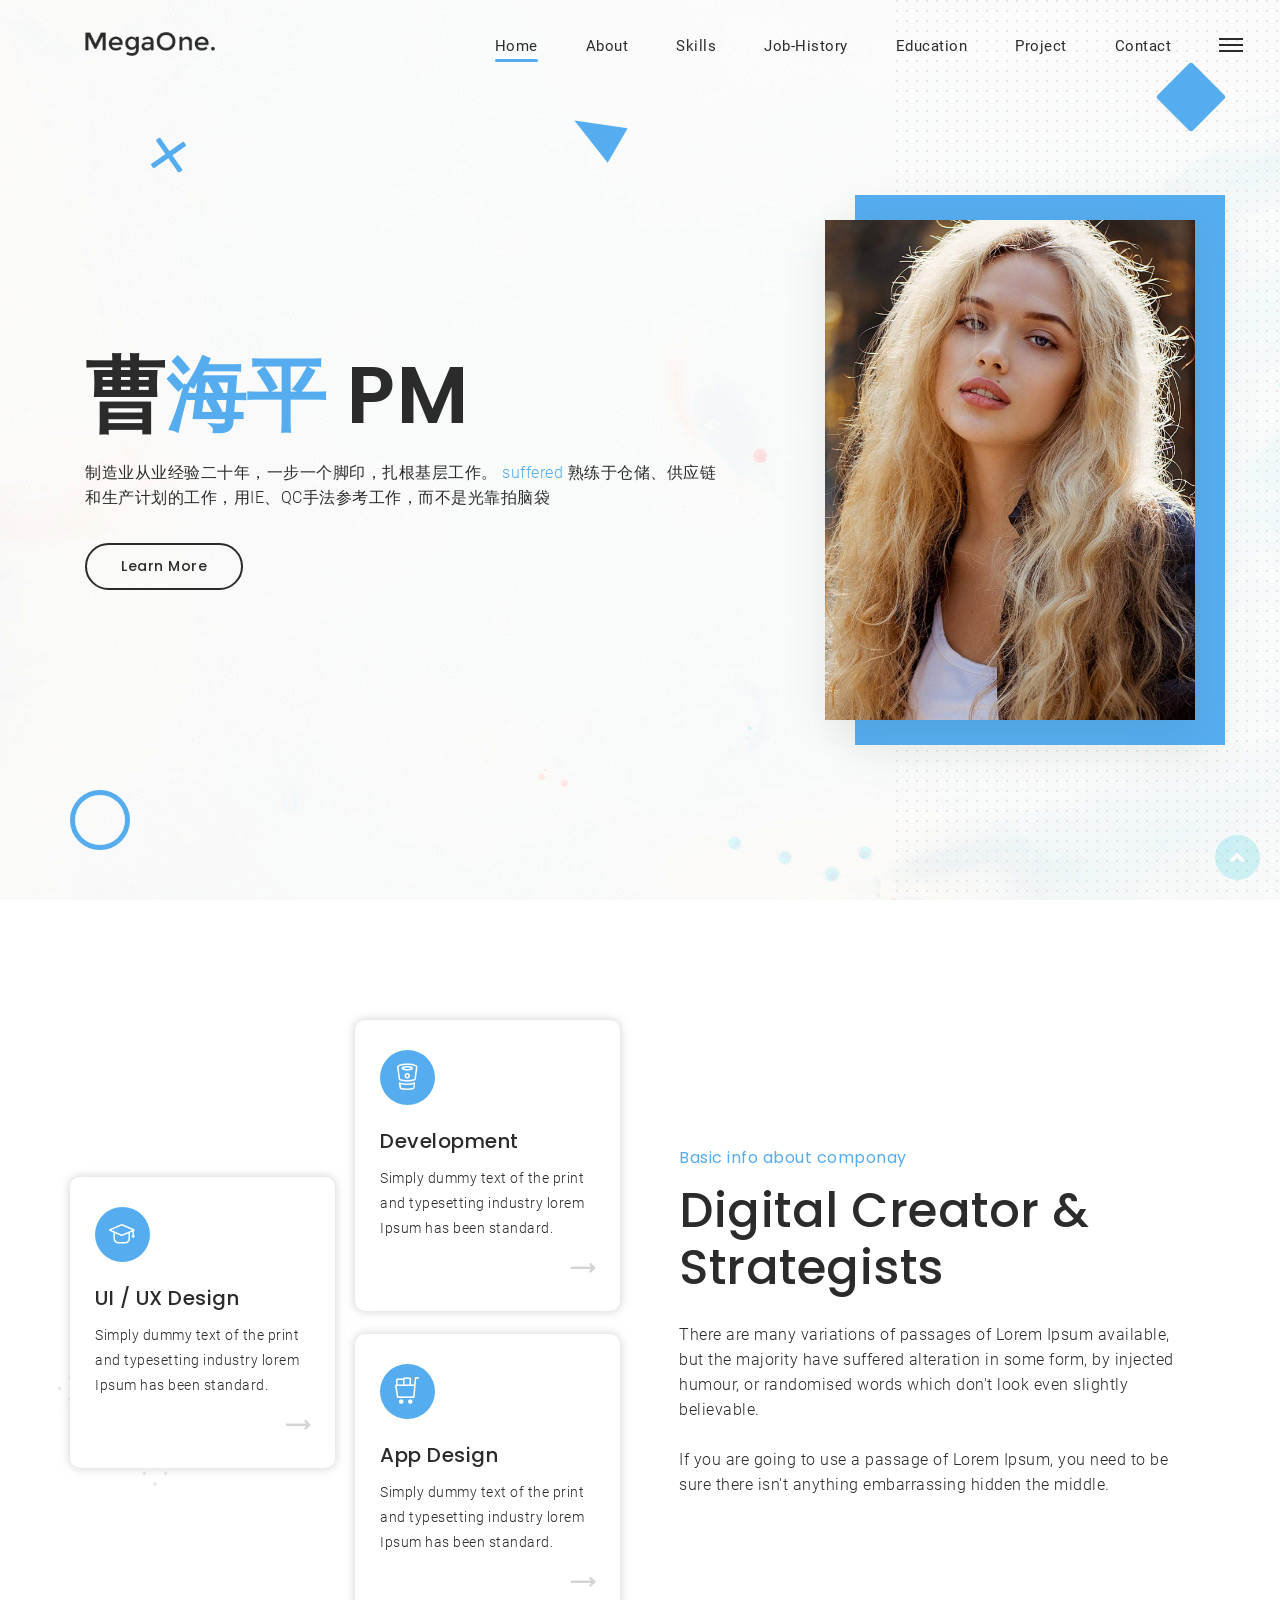
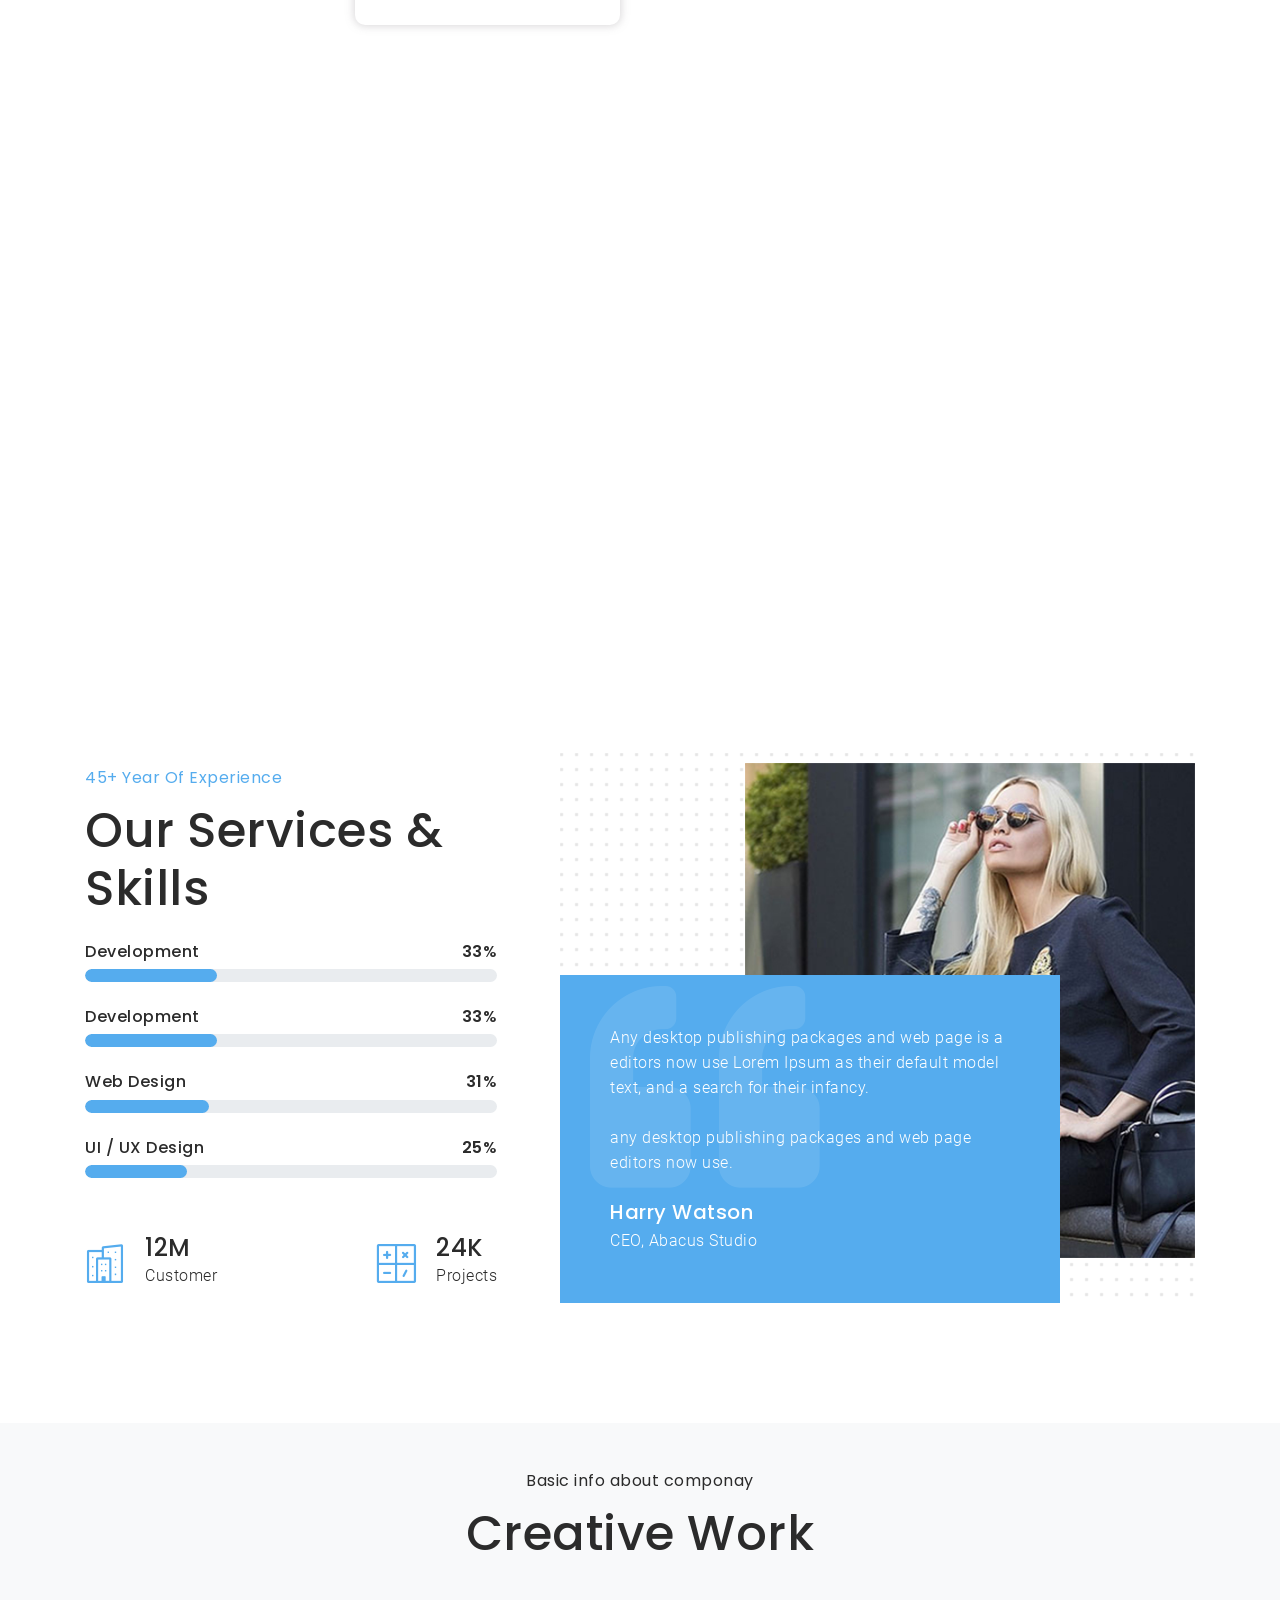
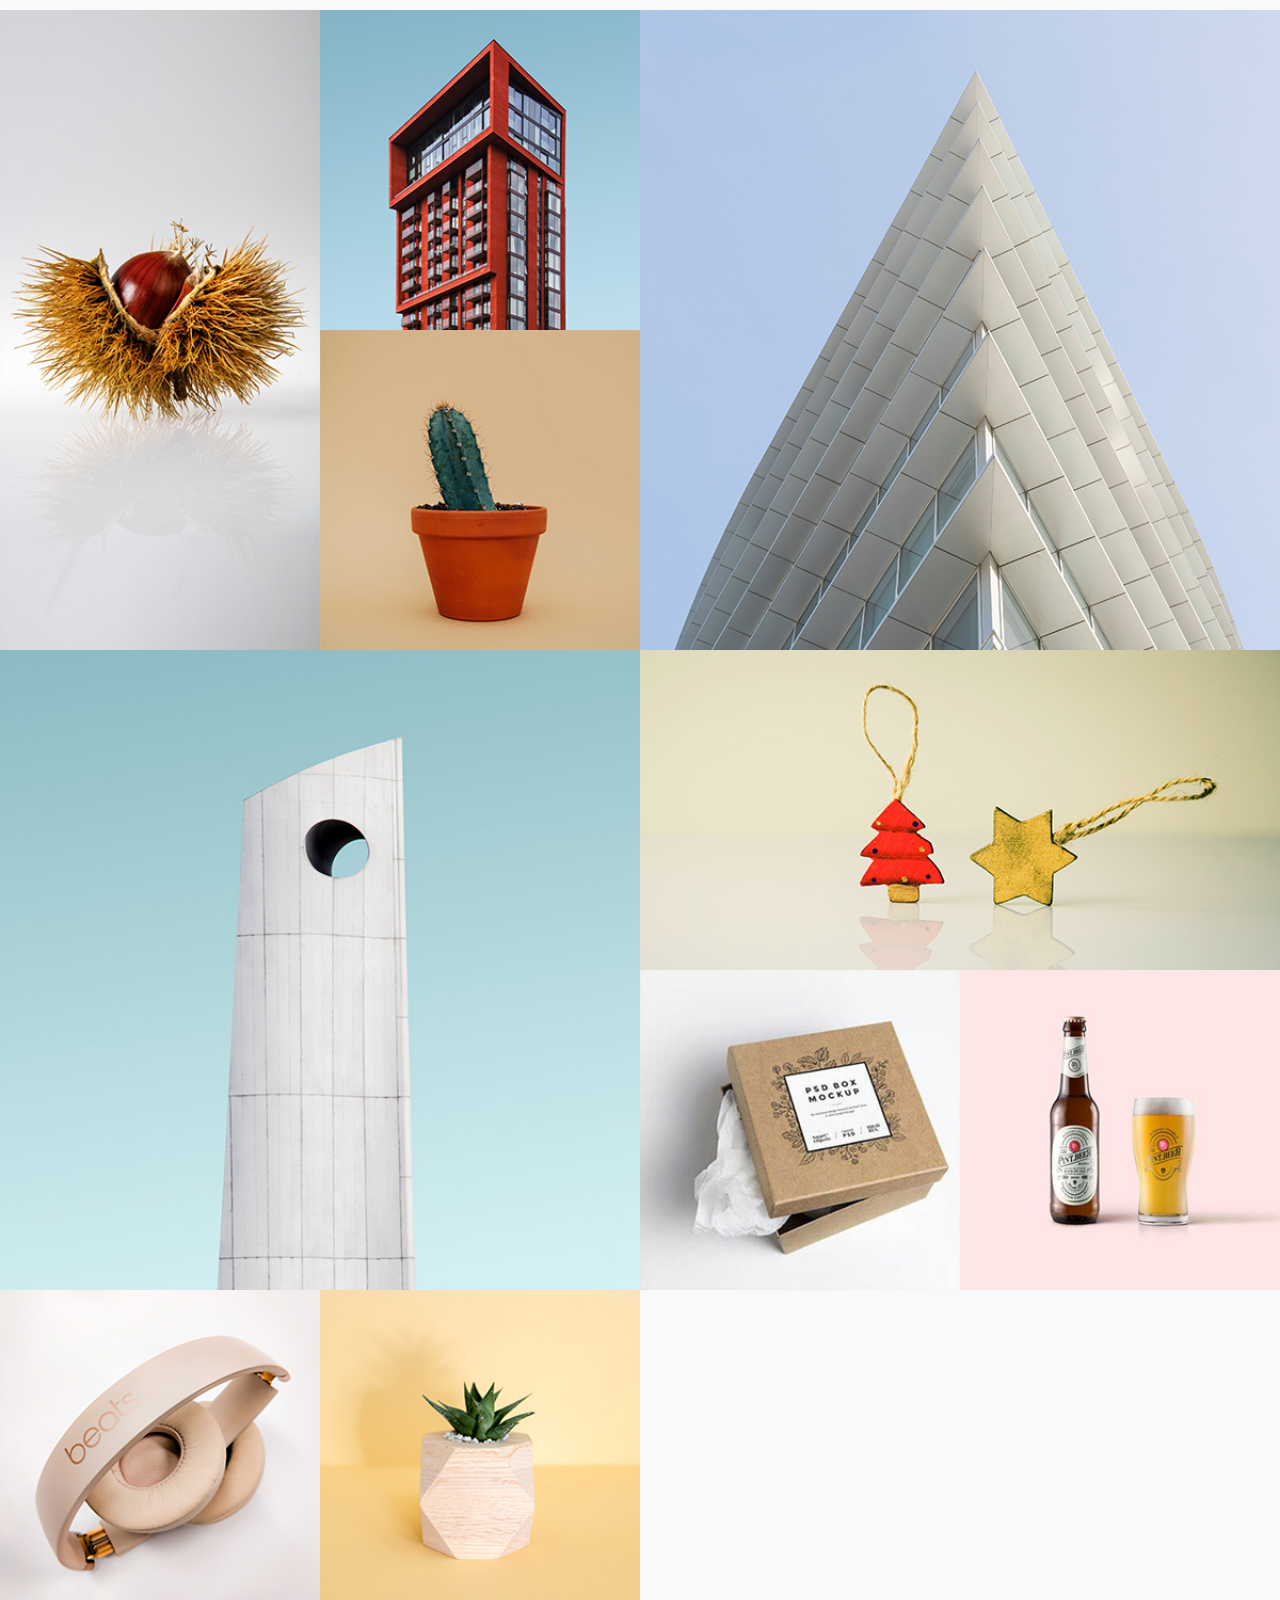
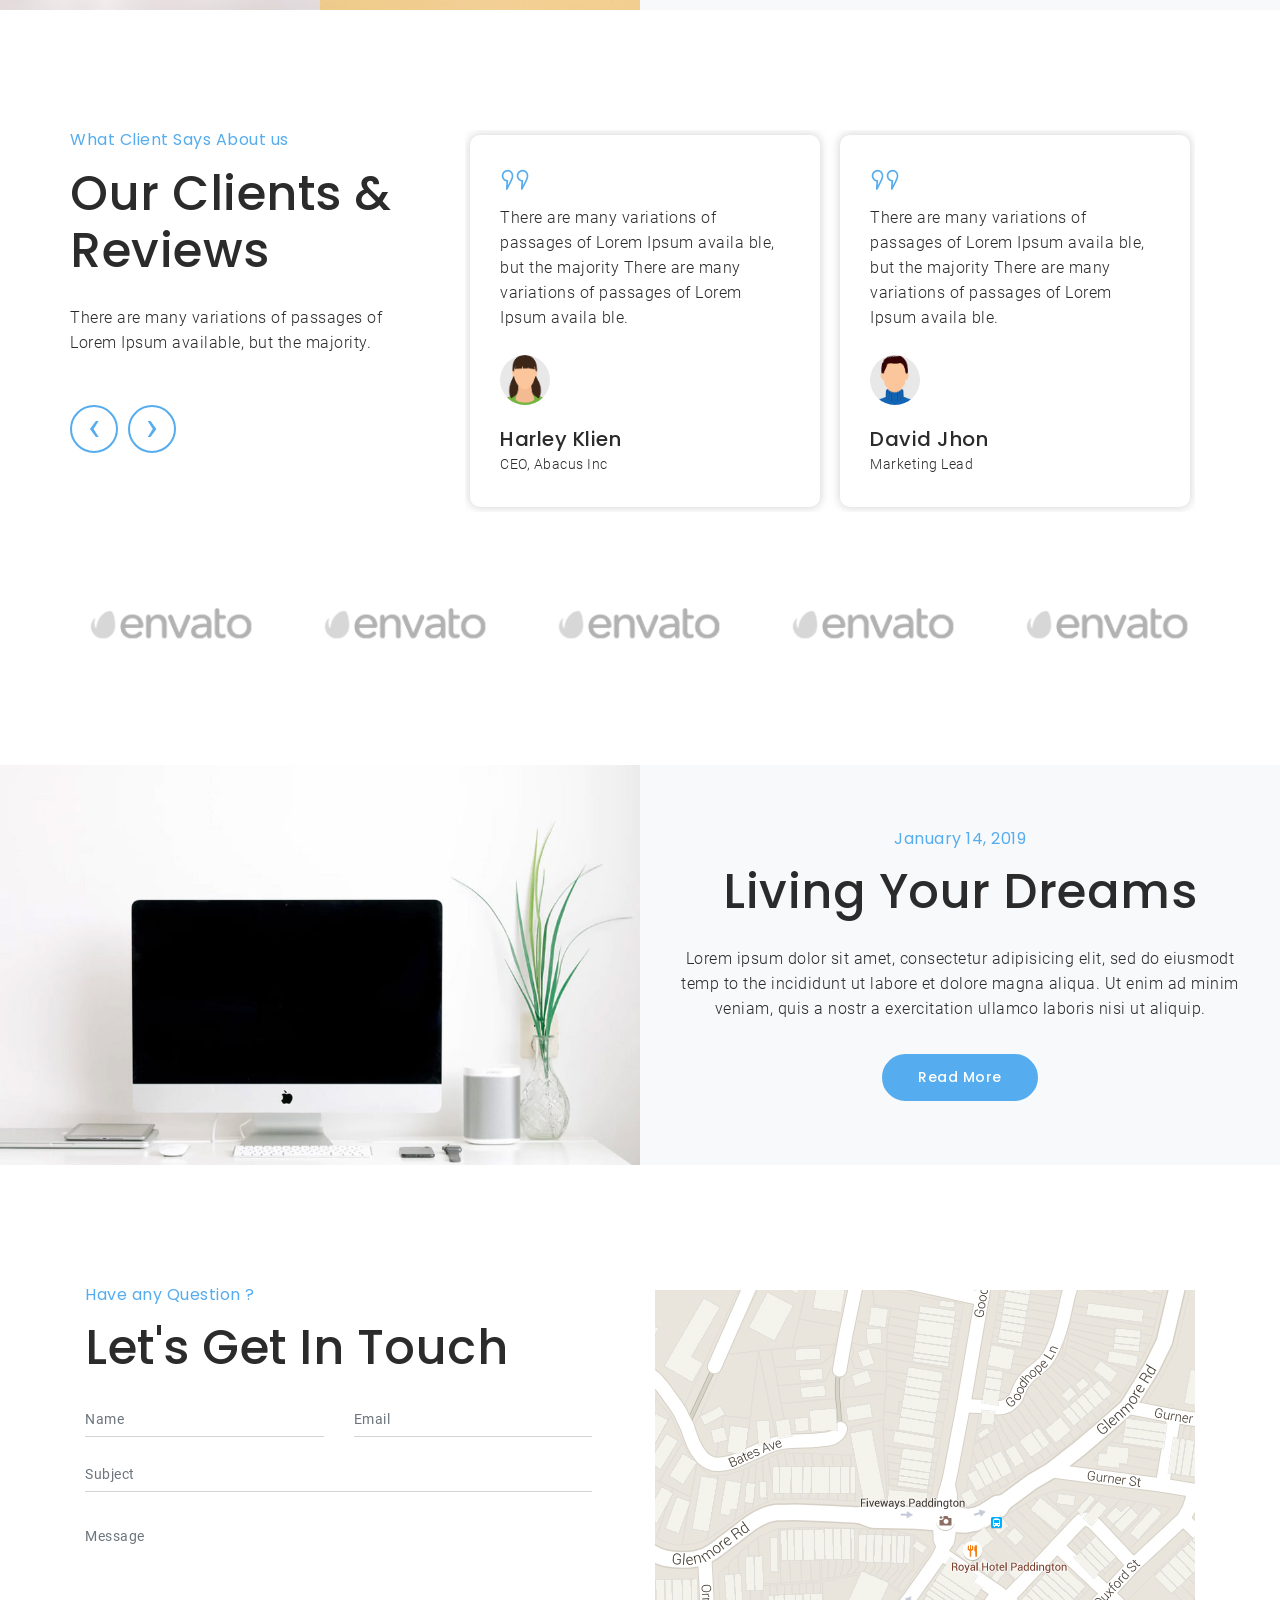
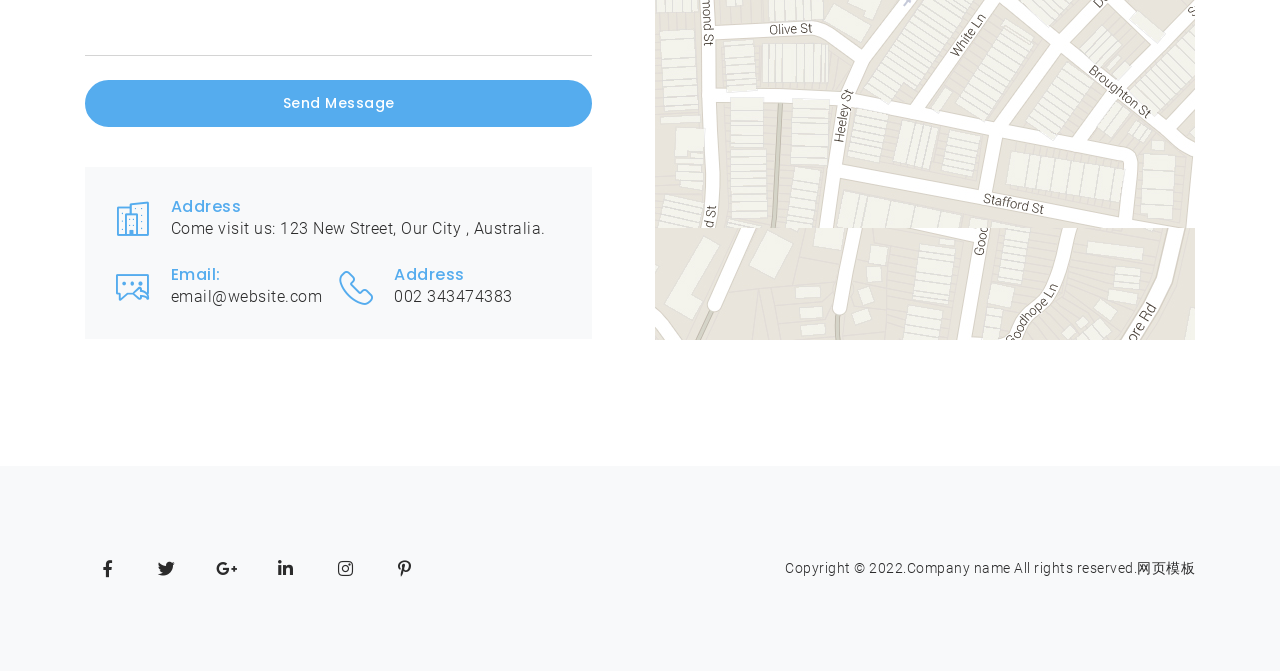
==== commit 8a3c6f57: "done" ====
--- a/index.html
+++ b/index.html
@@ -7,7 +7,7 @@
     <!-- Author -->
     <meta name="author" content="Themes Industry">
     <!-- description -->
-    <meta name="description" content="MegaOne is a highly creative, modern, visually stunning and Bootstrap responsive multipurpose studio and portfolio HTML5 template with 8 ready home page demos.">
+    <meta name="description" content="Robin is a highly creative, modern, visually stunning and Bootstrap responsive multipurpose studio and portfolio HTML5 template with 8 ready home page demos.">
     <!-- keywords -->
     <meta name="keywords" content="Creative, modern, clean, bootstrap responsive, html5, css3, portfolio, blog, studio, templates, multipurpose, one page, corporate, start-up, studio, branding, designer, freelancer, carousel, parallax, photography, studio, masonry, grid, faq">
     <!-- Page Title -->
@@ -53,7 +53,7 @@
             </a>
 
             <!--Nav Links-->
-            <div class="collapse navbar-collapse" id="megaone">
+            <div class="collapse navbar-collapse" id="Robin">
                 <div class="navbar-nav ml-auto">
                     <a class="nav-link active scroll" href="#home">Home</a>
                     <a class="nav-link scroll" href="#about">About</a>
@@ -128,10 +128,8 @@
             <div class="col-lg-7">
                 <!-- Box Area -->
                 <div class="heading-box">
-                    <h2>Walker<span class="main-color">son</span> Hardin</h2>
-                    <p>There are many variations of passages of Lorem Ipsum is at the available,
-                        but the majority have <span class="main-color">suffered</span> alteration some form,
-                        by injected humour randomised words at the available.</p>
+                    <h2>曹<span class="main-color">海平</span> PM</h2>
+                    <p>制造业从业经验二十年，一步一个脚印，扎根基层工作。 <span class="main-color">suffered</span> 熟练于仓储、供应链和生产计划的工作，用IE、QC手法参考工作，而不是光靠拍脑袋</p>
                     <a href="javascript:void(0);" class="btn btn-large btn-rounded btn-transparent-black mt-2">Learn More</a>
                 </div>
             </div>
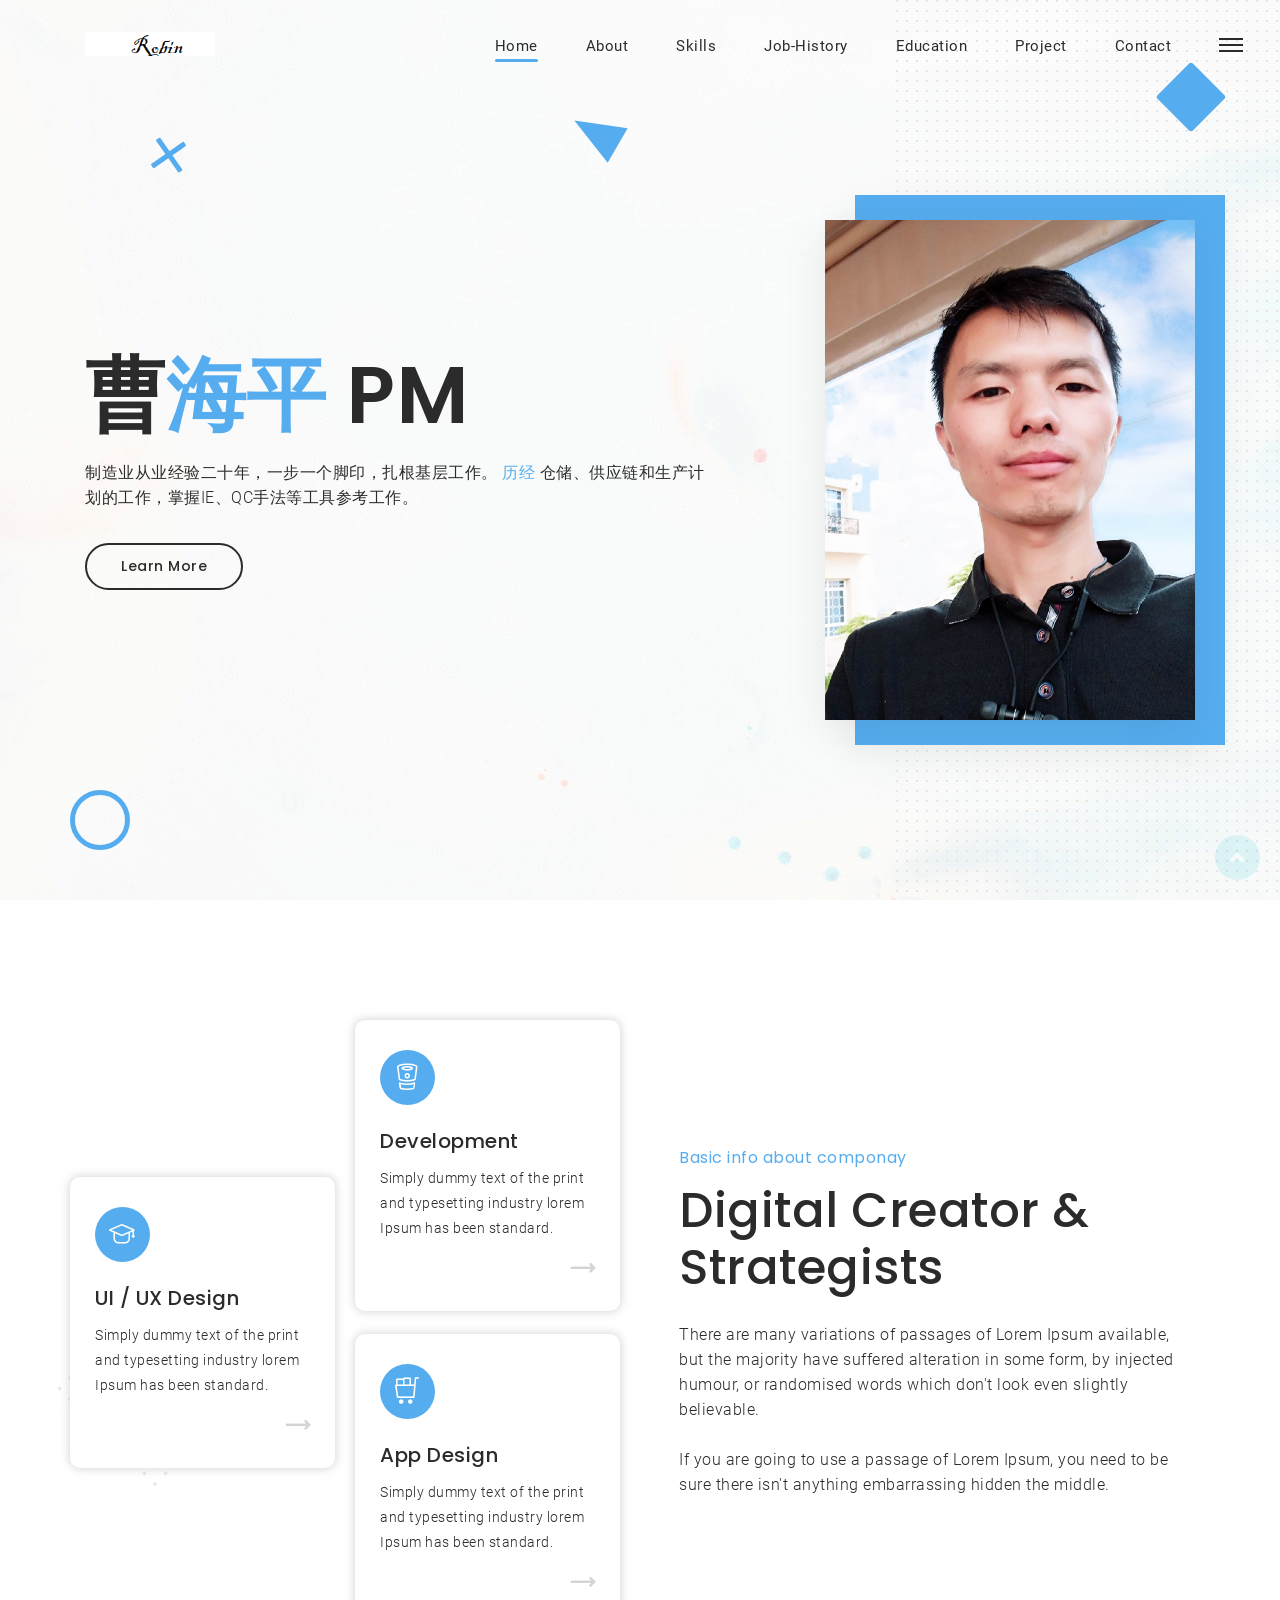
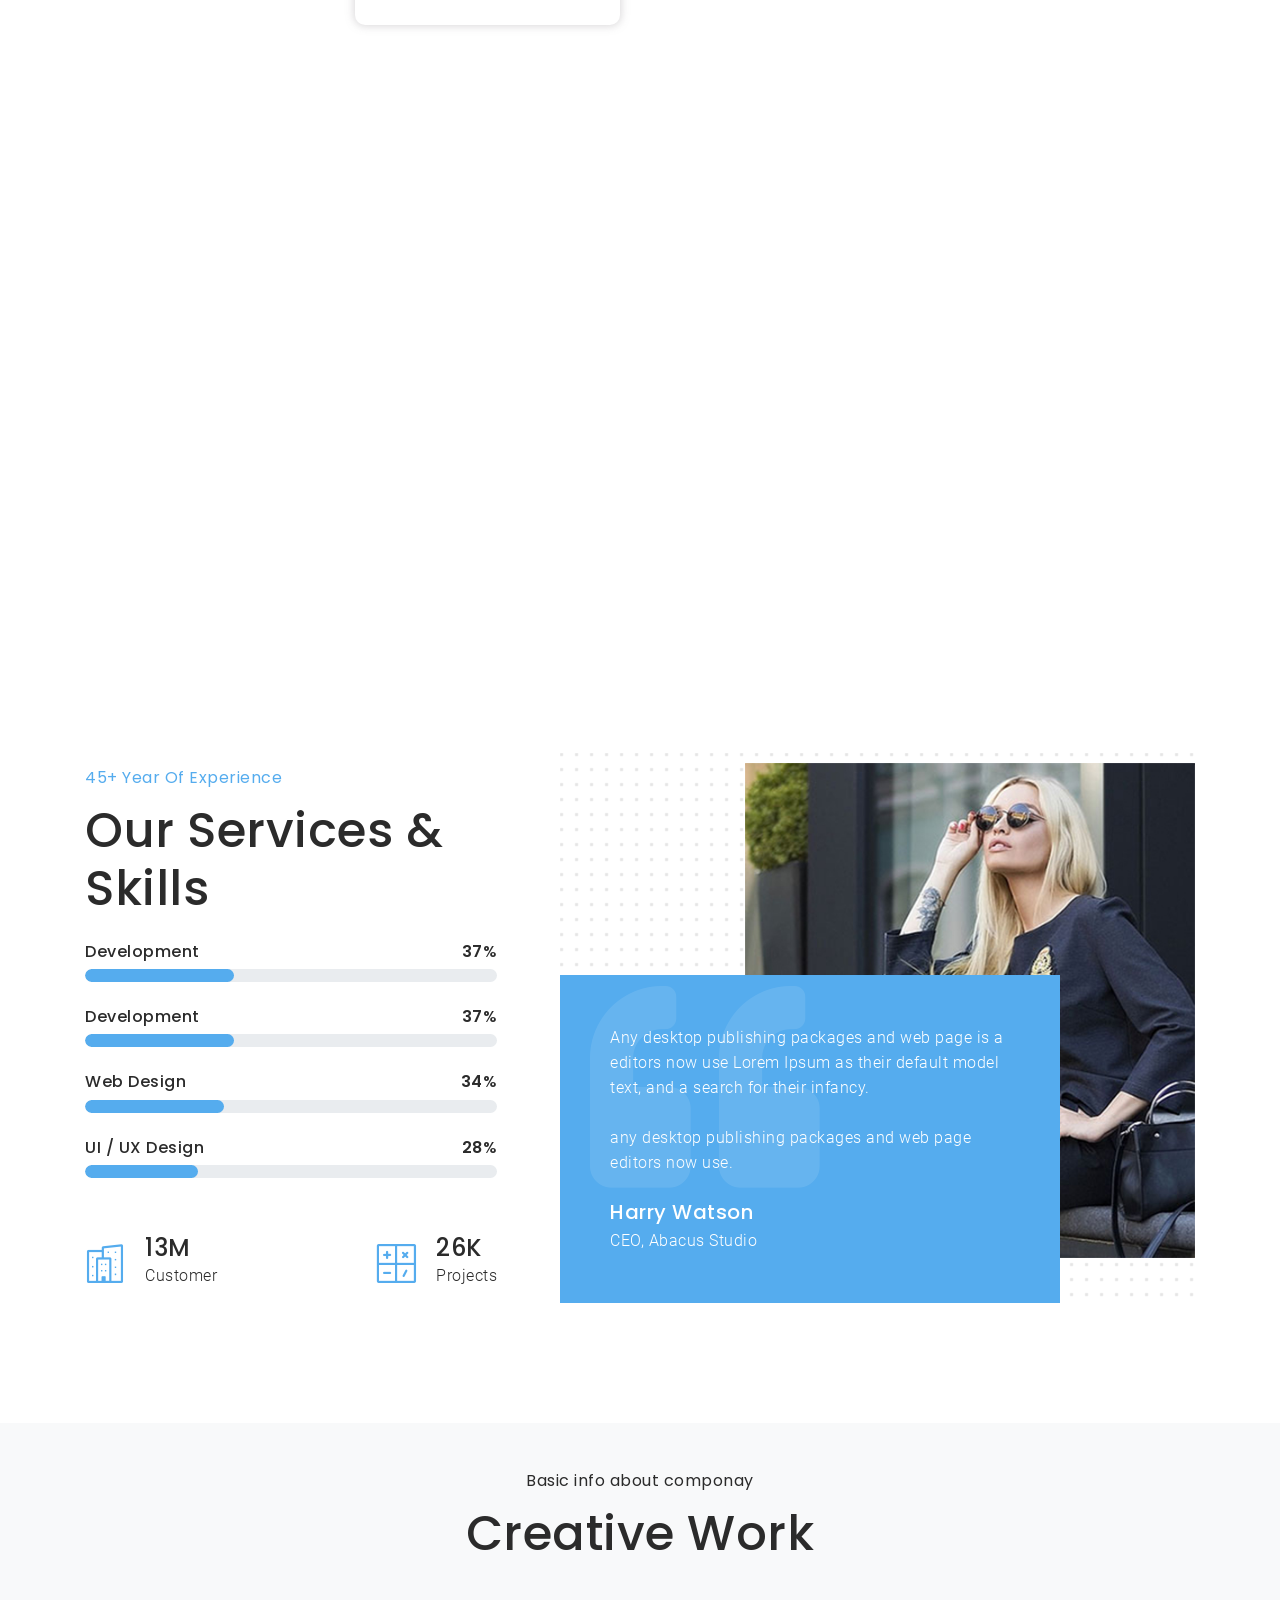
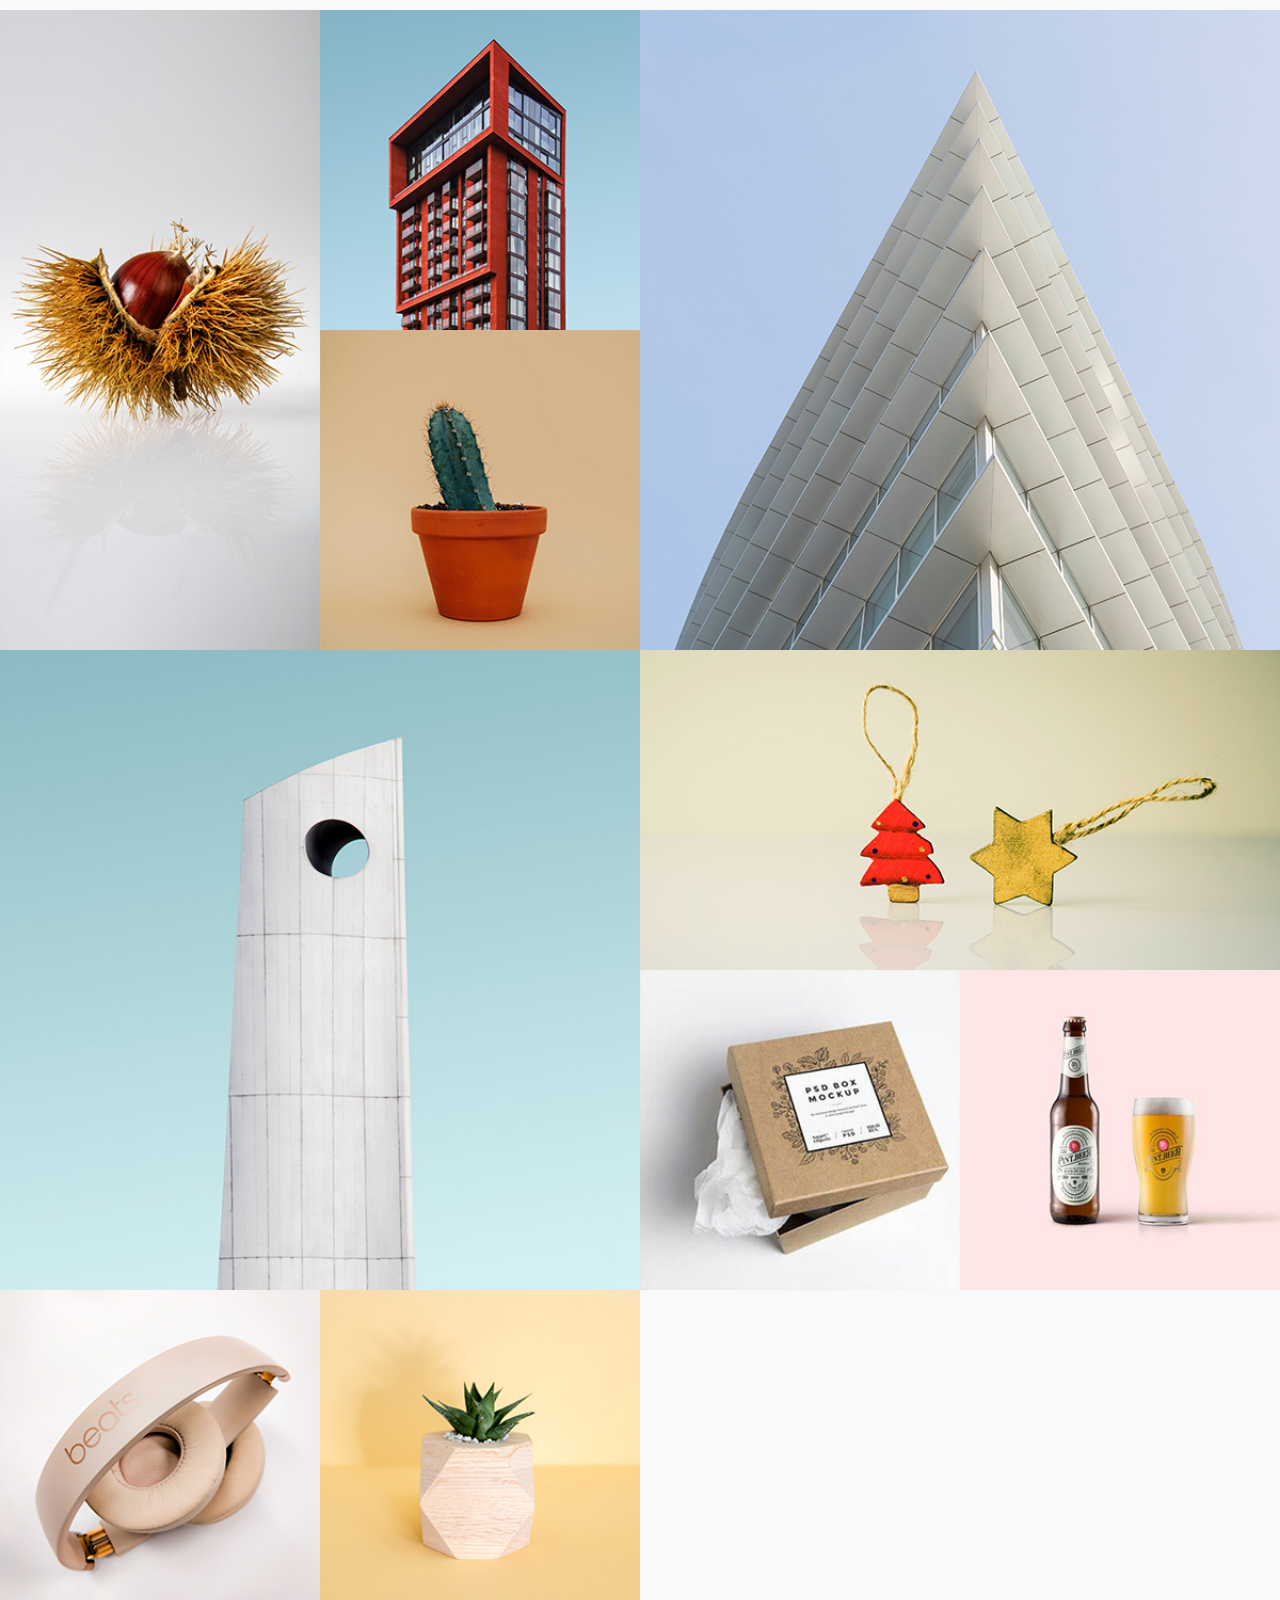
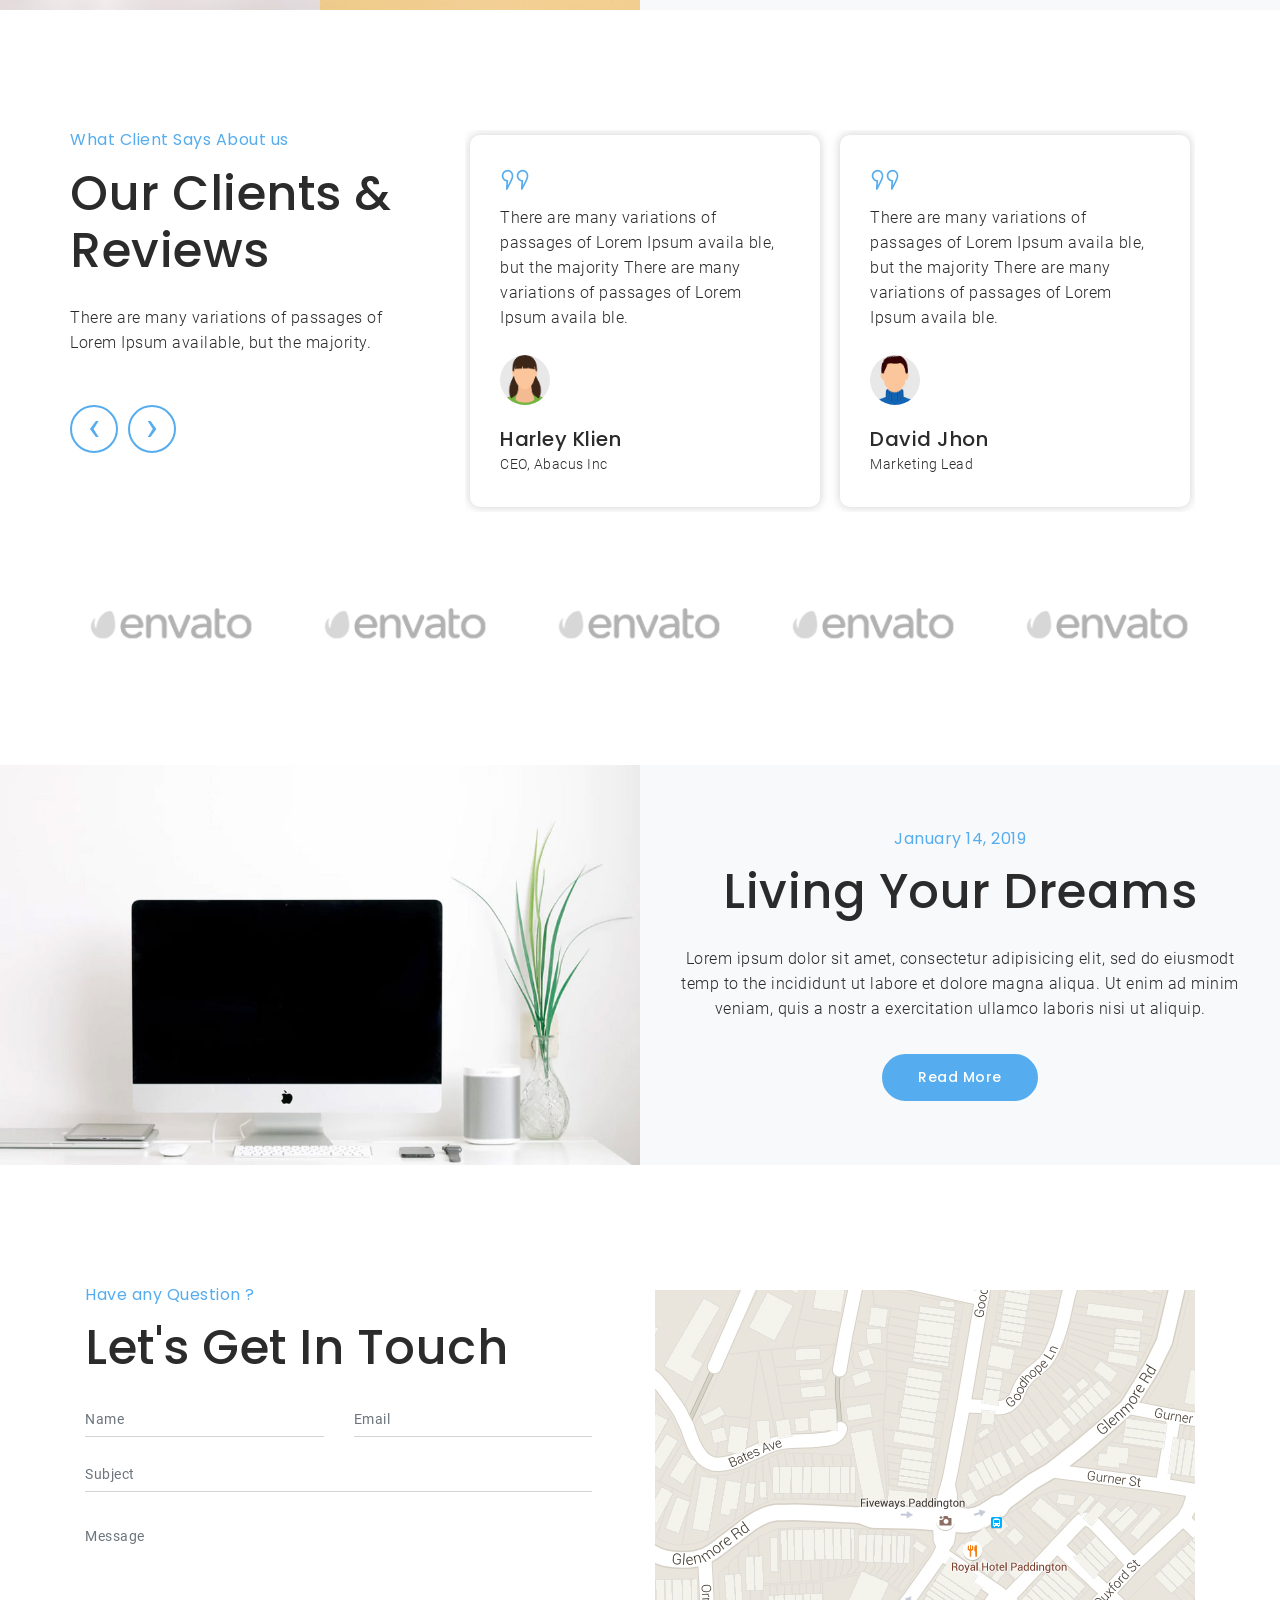
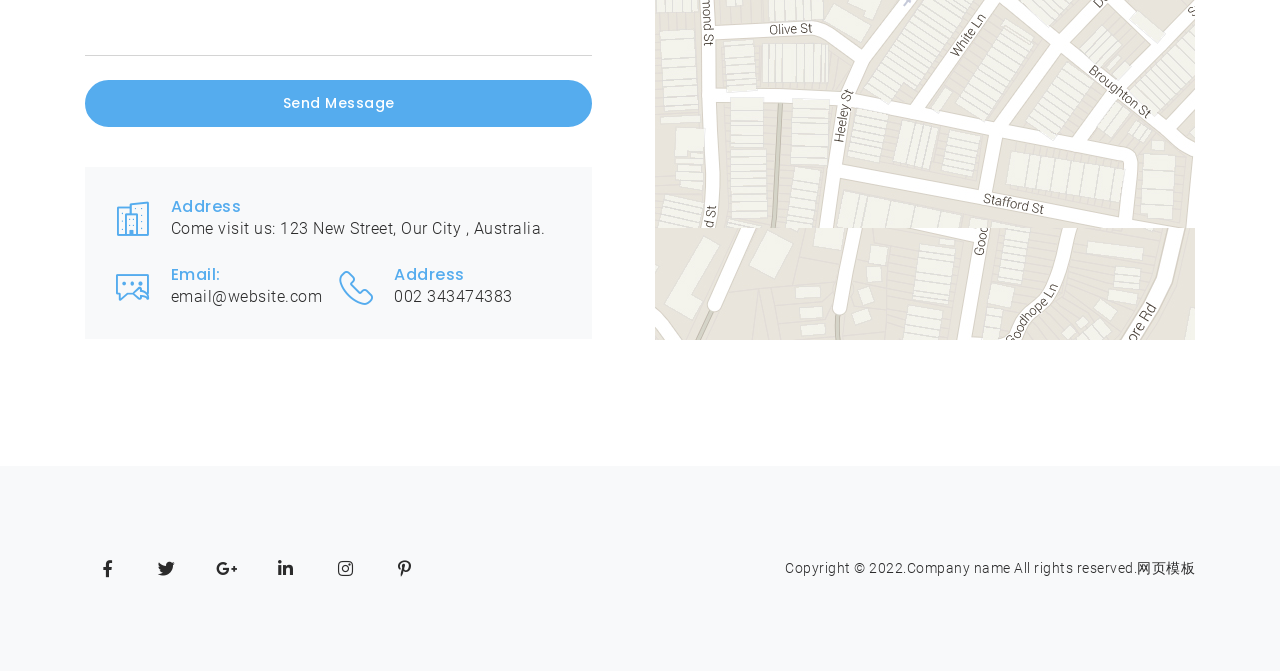
==== commit 43bf2eb6: "done" ====
--- a/index.html
+++ b/index.html
@@ -129,7 +129,7 @@
                 <!-- Box Area -->
                 <div class="heading-box">
                     <h2>曹<span class="main-color">海平</span> PM</h2>
-                    <p>制造业从业经验二十年，一步一个脚印，扎根基层工作。 <span class="main-color">suffered</span> 熟练于仓储、供应链和生产计划的工作，用IE、QC手法参考工作，而不是光靠拍脑袋</p>
+                    <p>制造业从业经验二十年，一步一个脚印，扎根基层工作。 <span class="main-color">历经</span> 仓储、供应链和生产计划的工作，掌握IE、QC手法等工具参考工作。</p>
                     <a href="javascript:void(0);" class="btn btn-large btn-rounded btn-transparent-black mt-2">Learn More</a>
                 </div>
             </div>
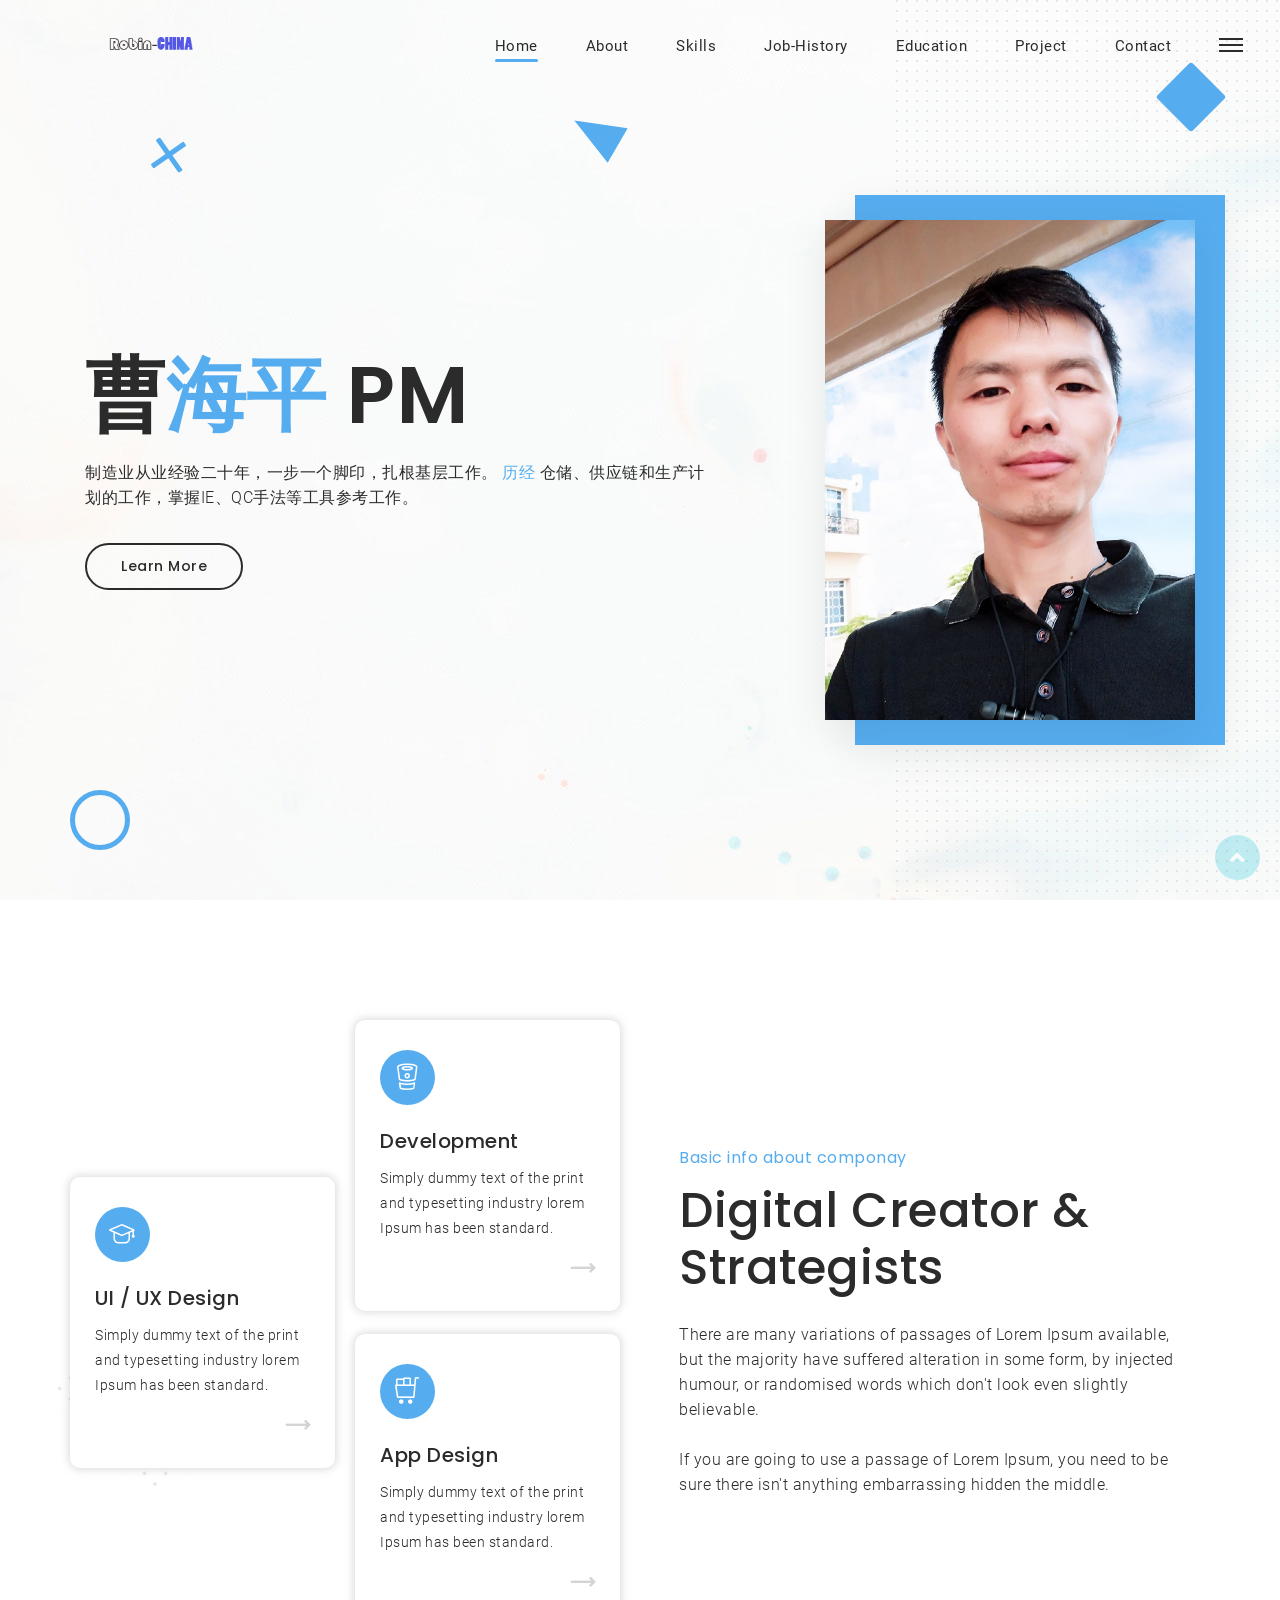
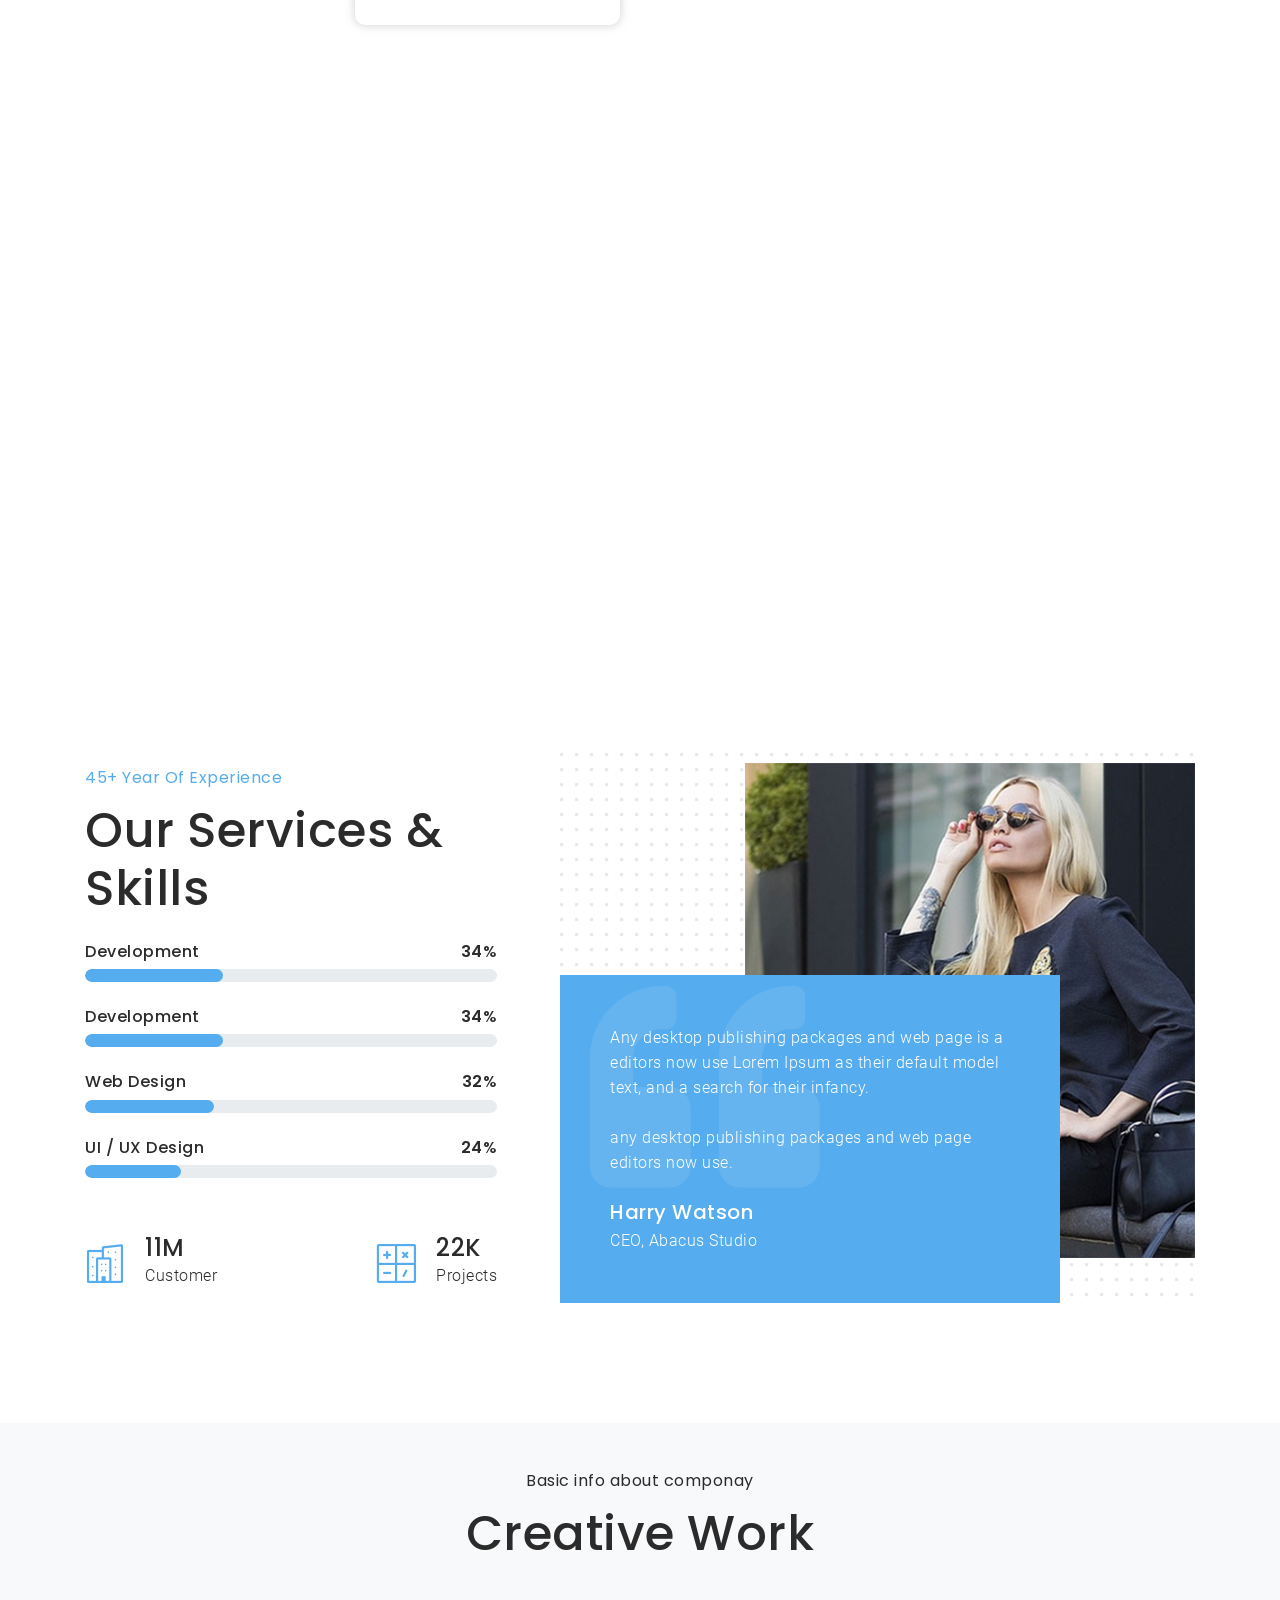
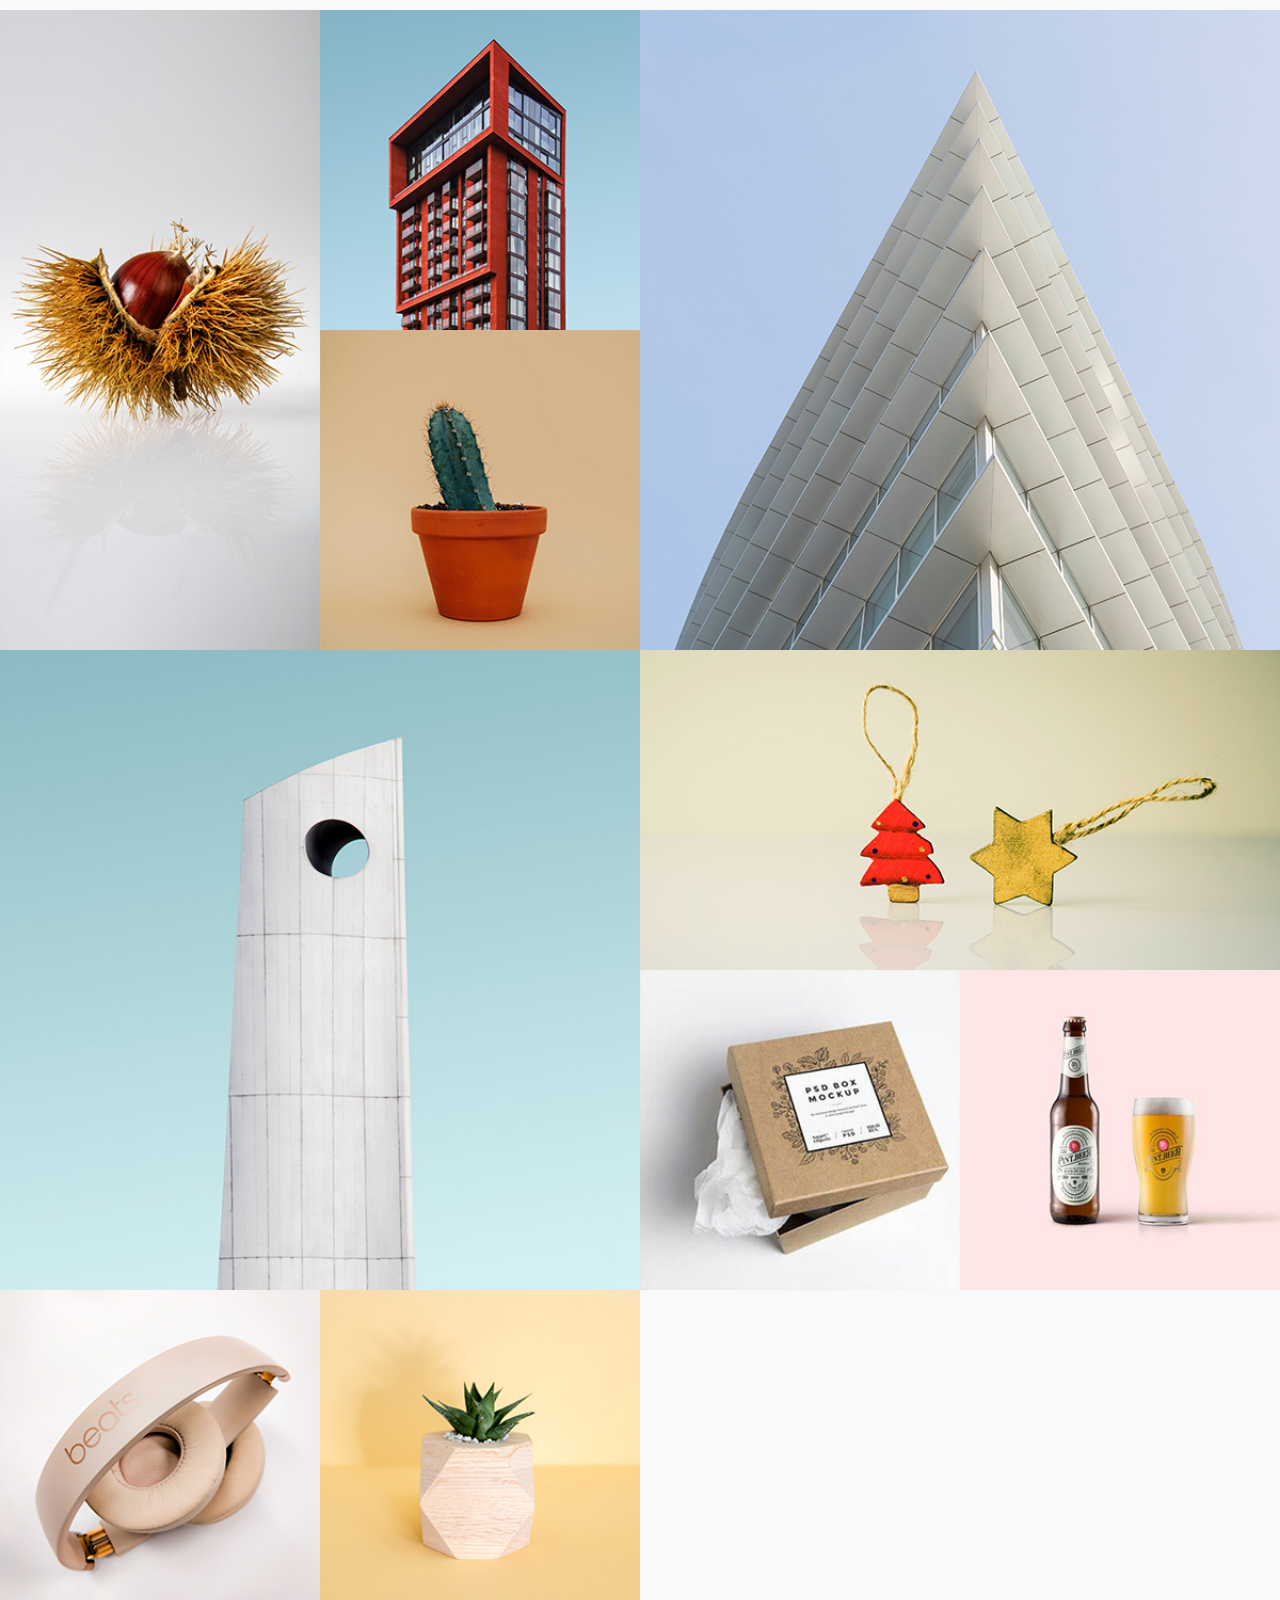
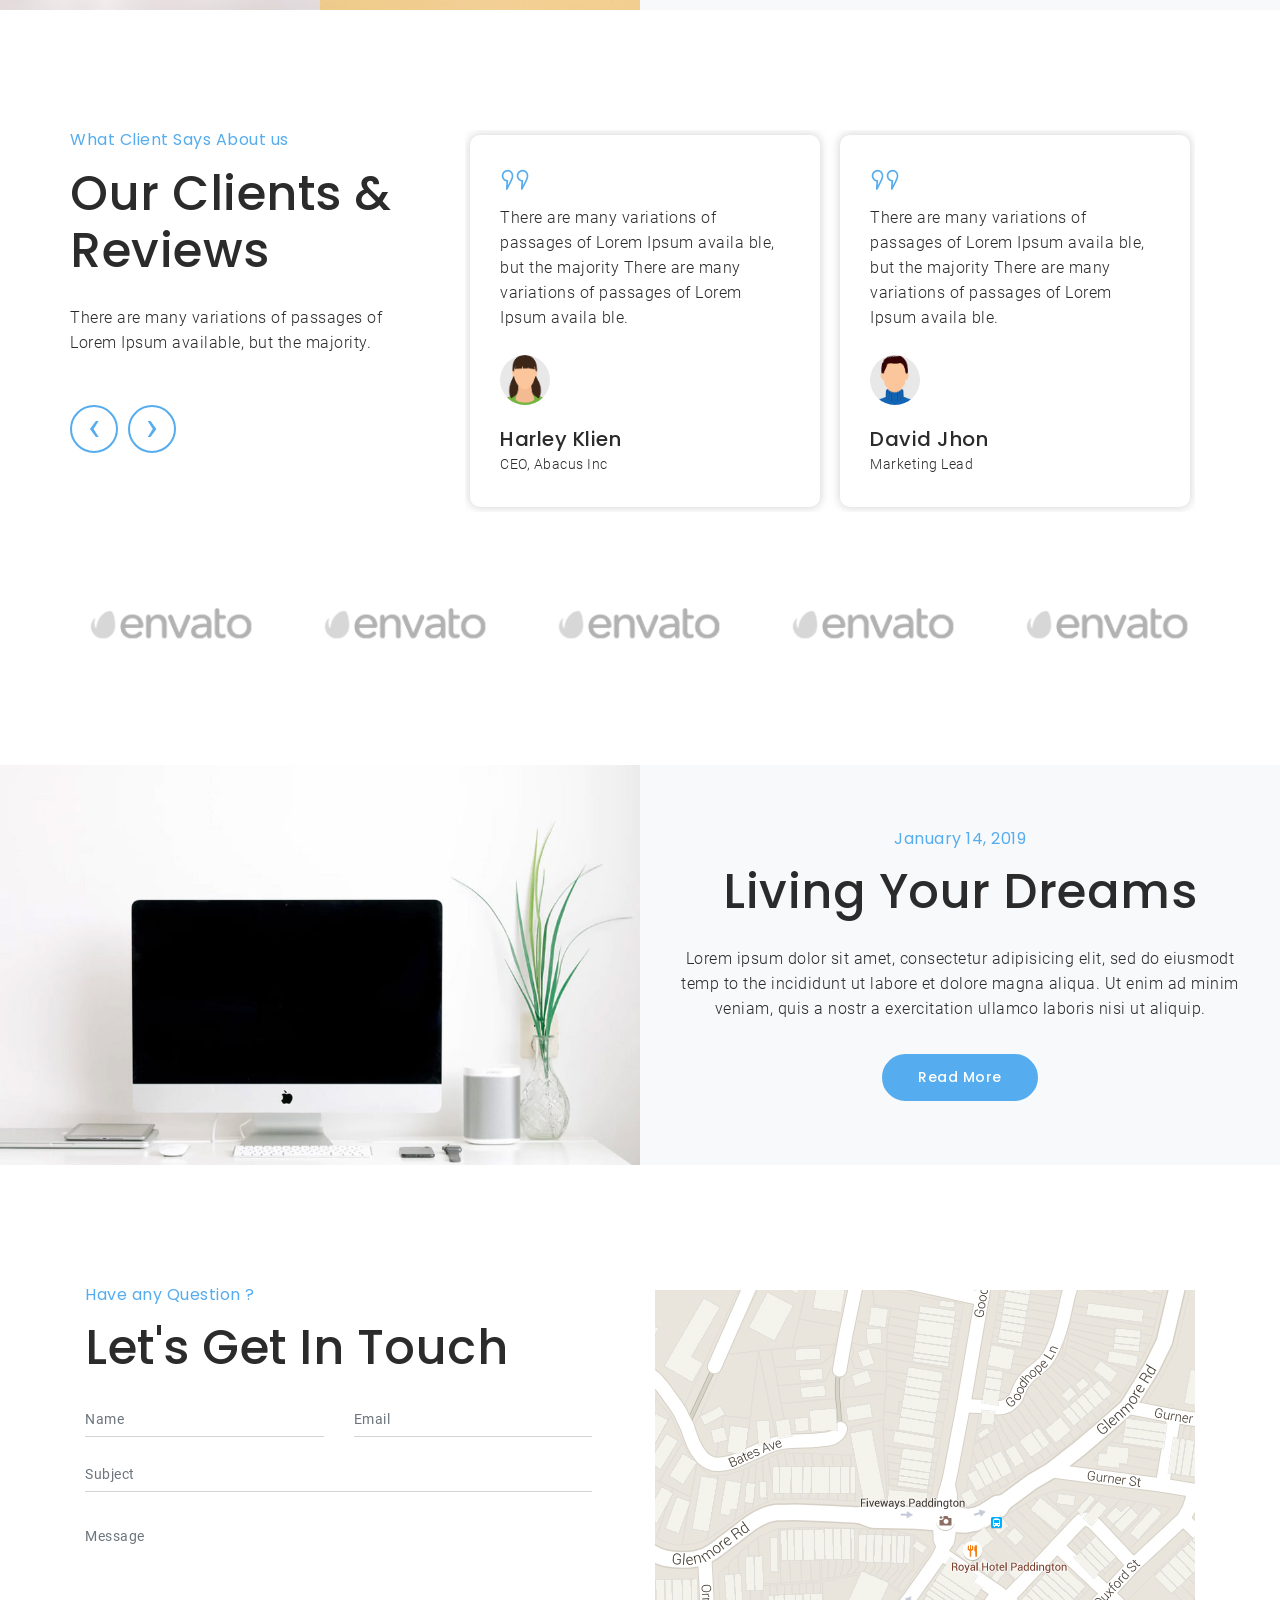
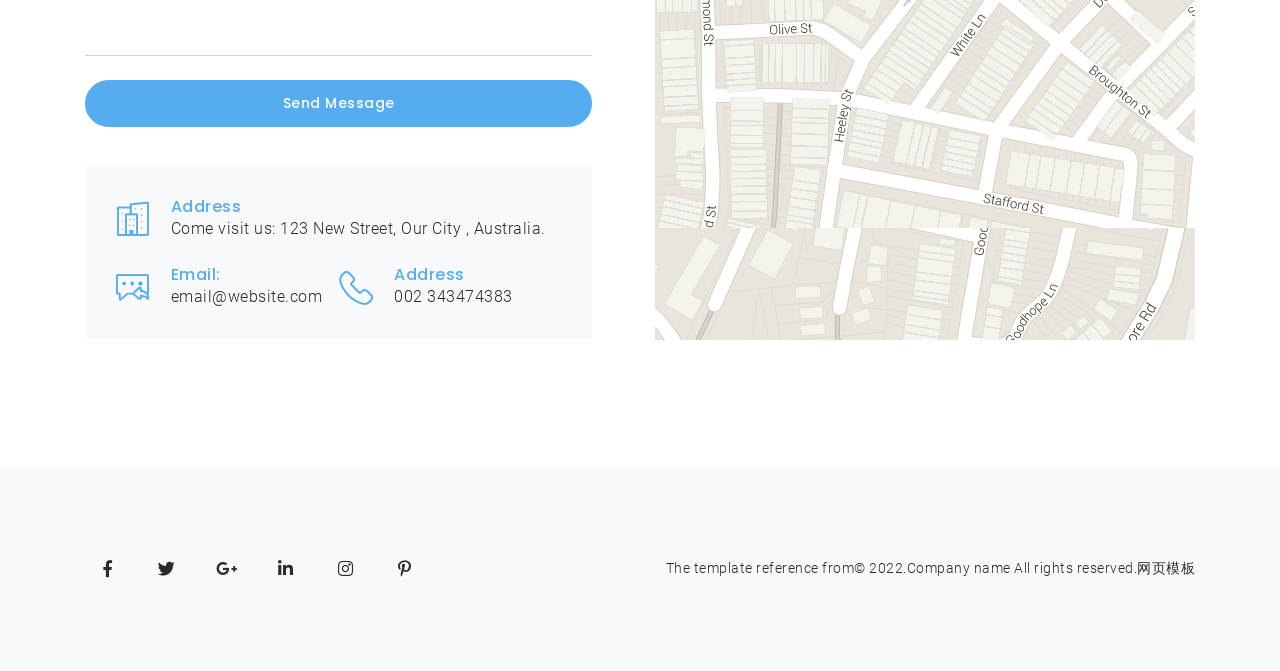
==== commit 881378c6: "Update index.html" ====
--- a/index.html
+++ b/index.html
@@ -701,7 +701,7 @@
             </div>
             <!--Text-->
             <div class="col-lg-6 text-lg-right">
-                <p class="company-about fadeIn">Copyright &copy; 2022.Company name All rights reserved.<a target="_blank" href="https://sc.chinaz.com/moban/">&#x7F51;&#x9875;&#x6A21;&#x677F;</a>
+                <p class="company-about fadeIn">The template reference from&copy; 2022.Company name All rights reserved.<a target="_blank" href="https://sc.chinaz.com/moban/">&#x7F51;&#x9875;&#x6A21;&#x677F;</a>
                 </p>
             </div>
         </div>
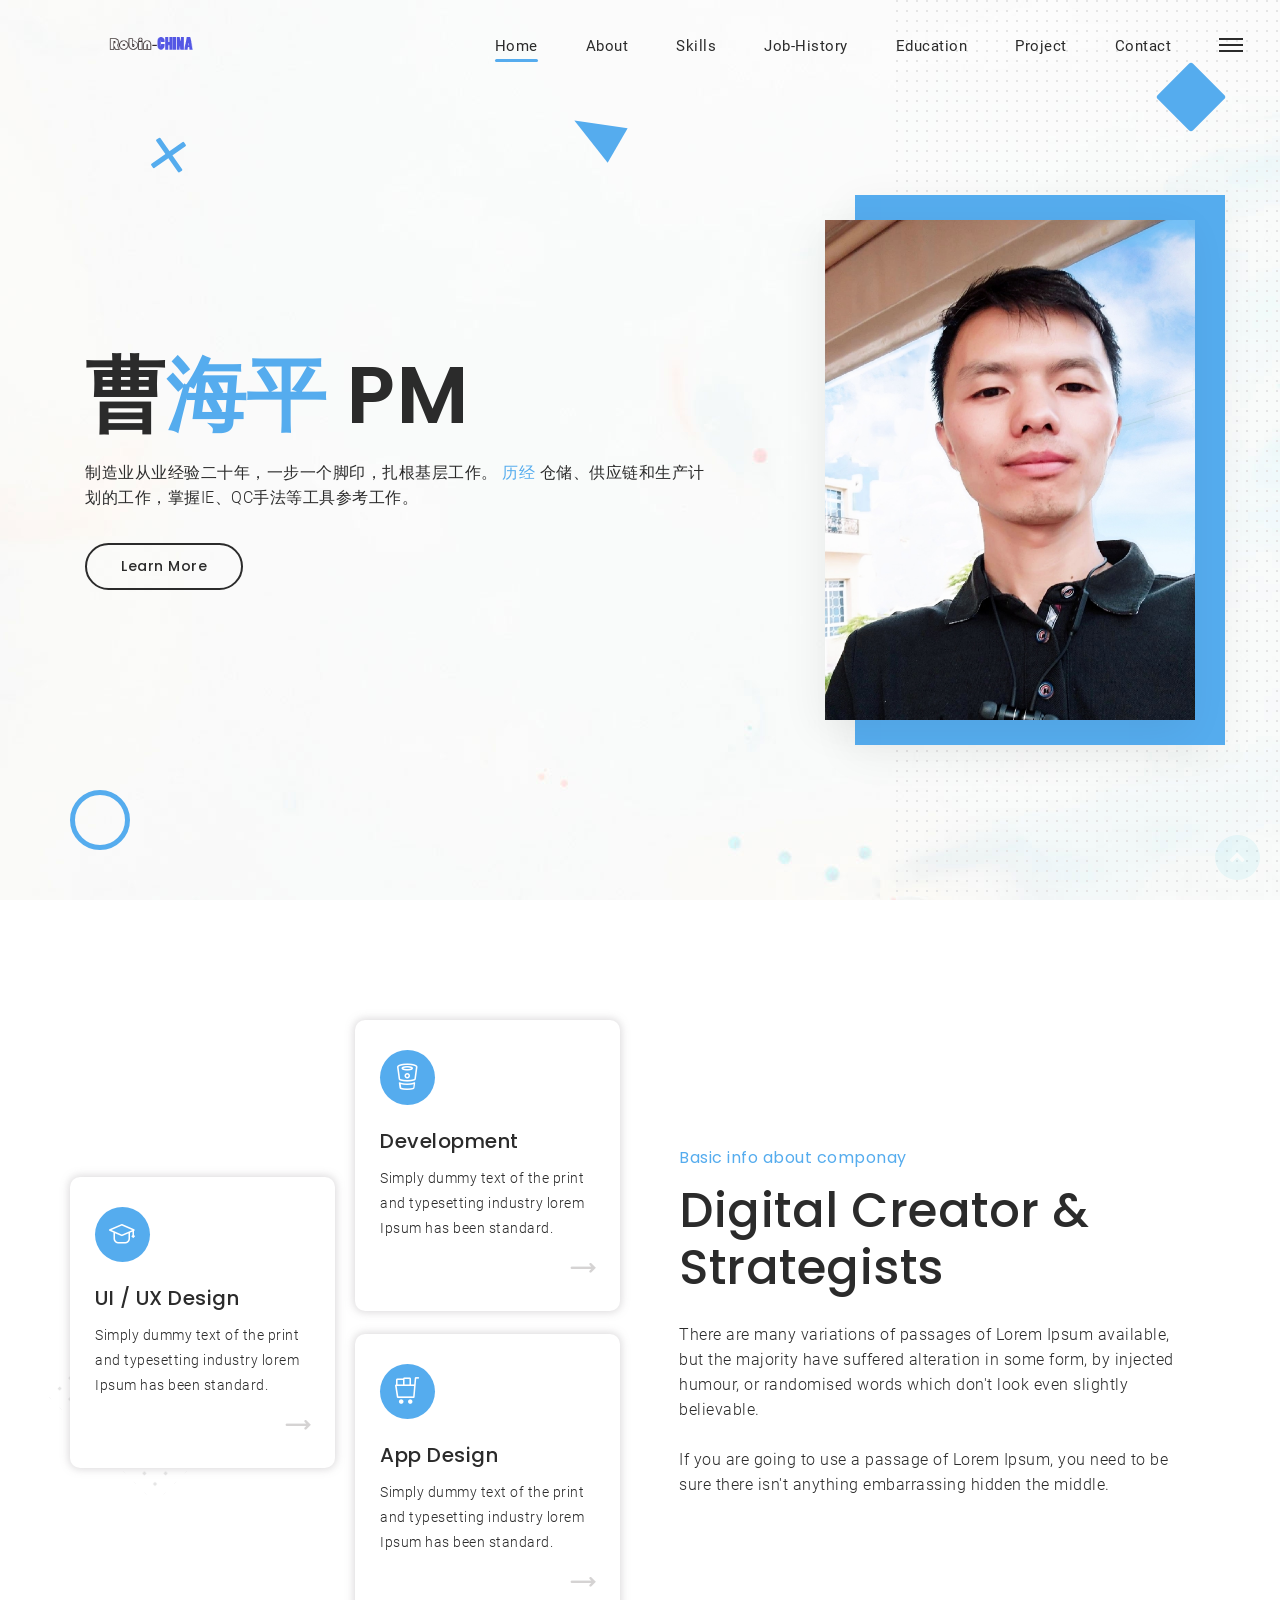
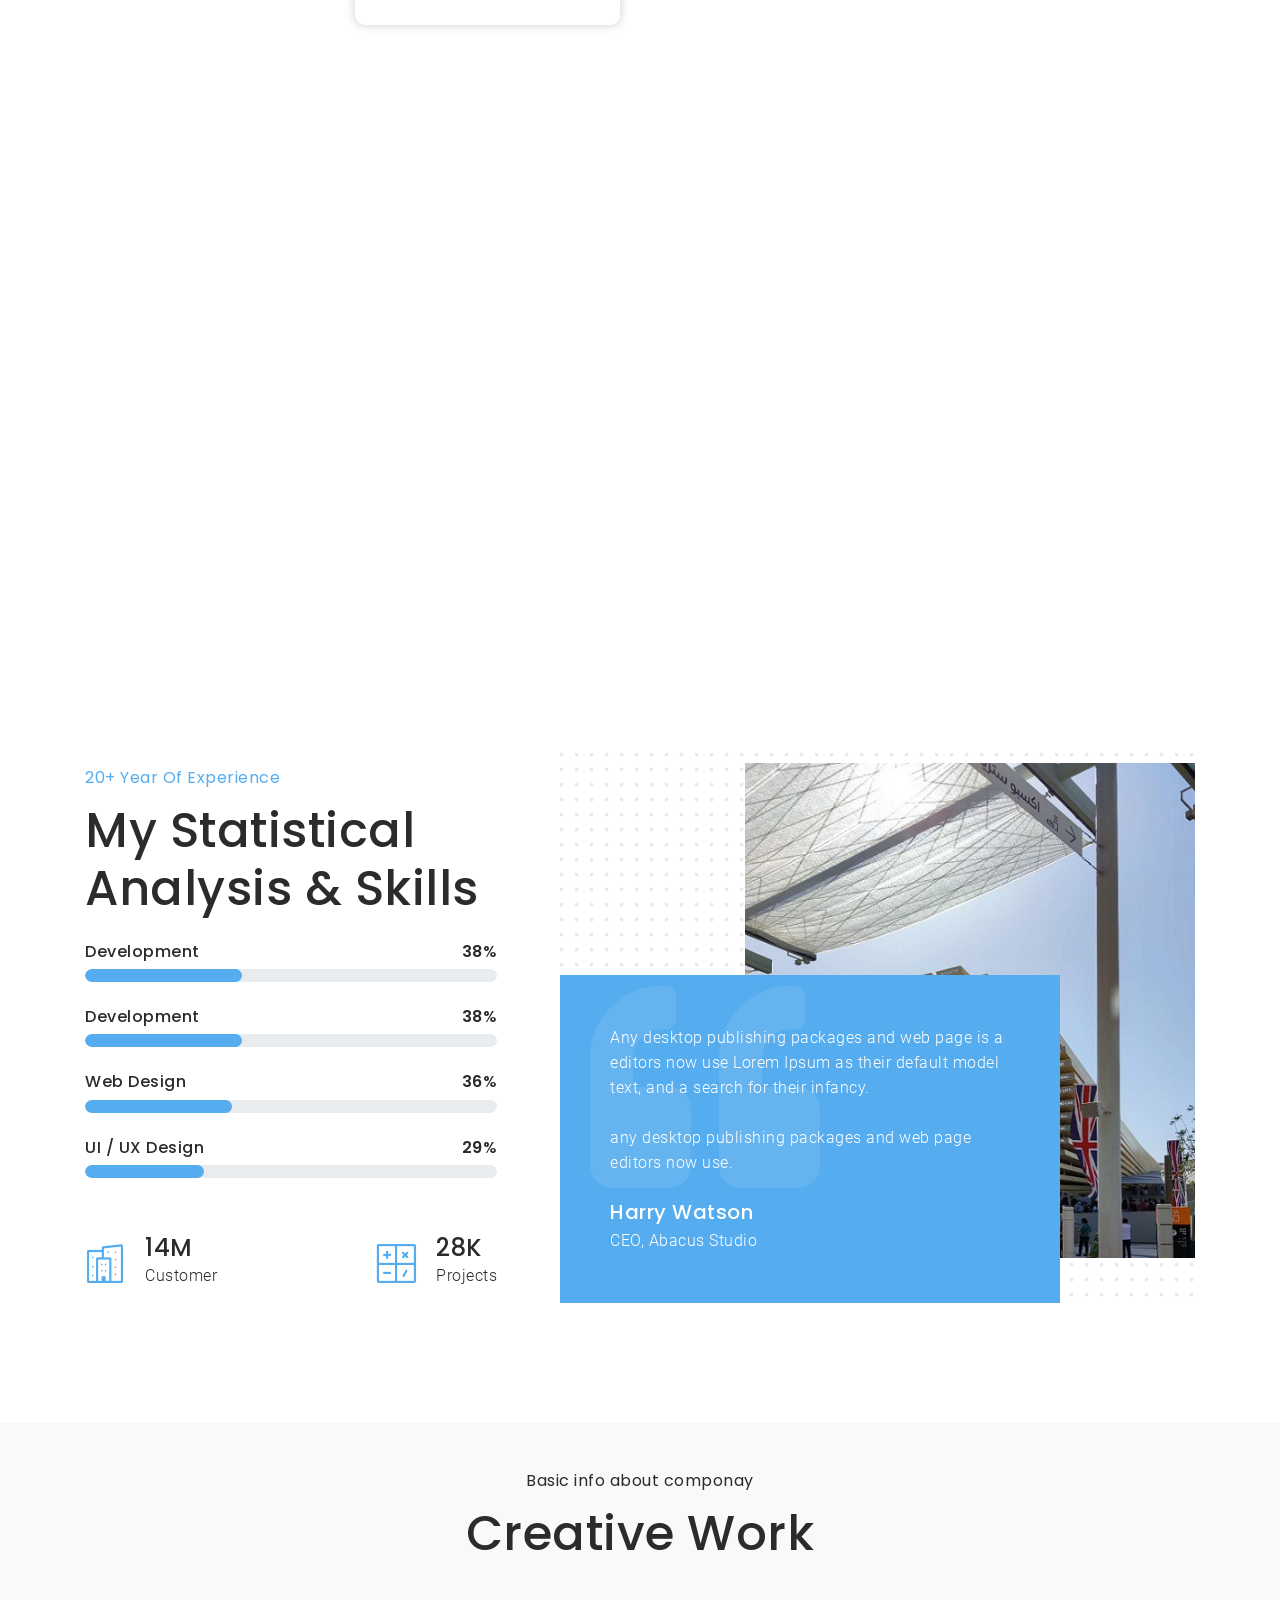
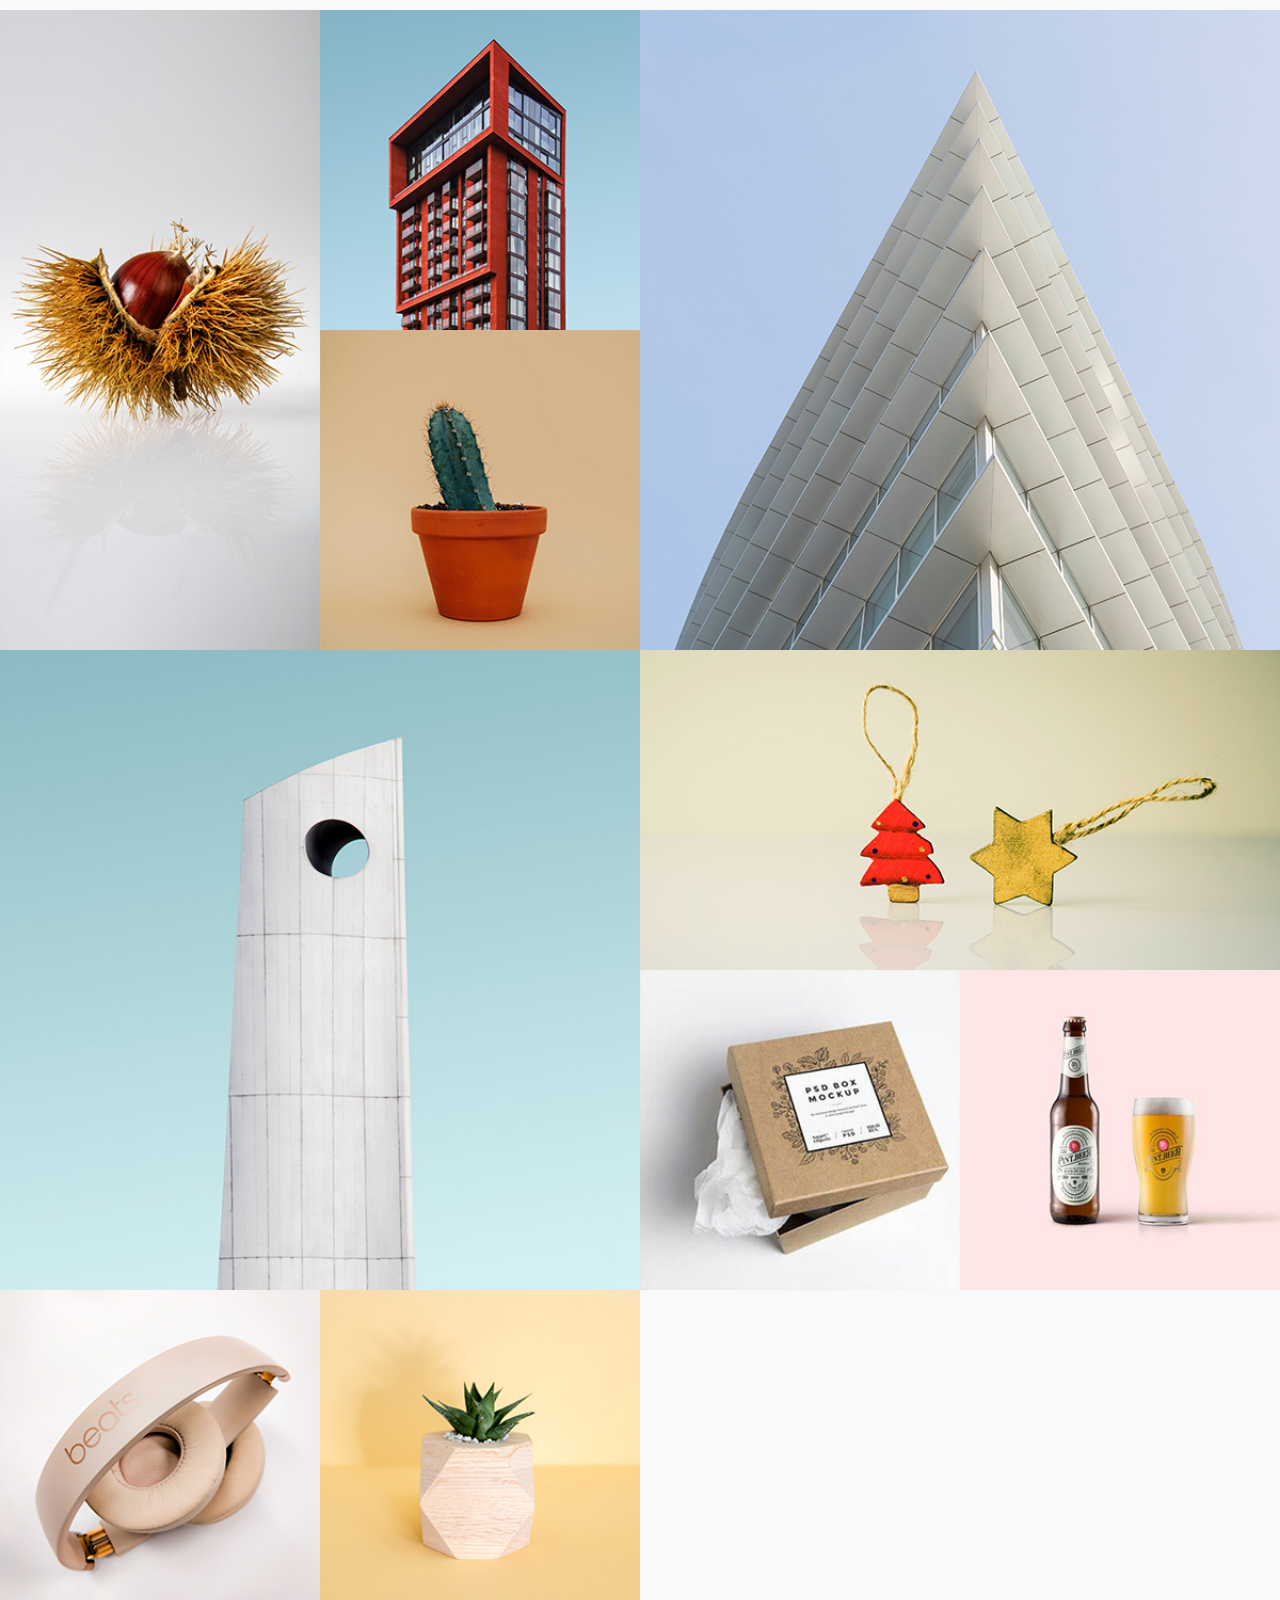
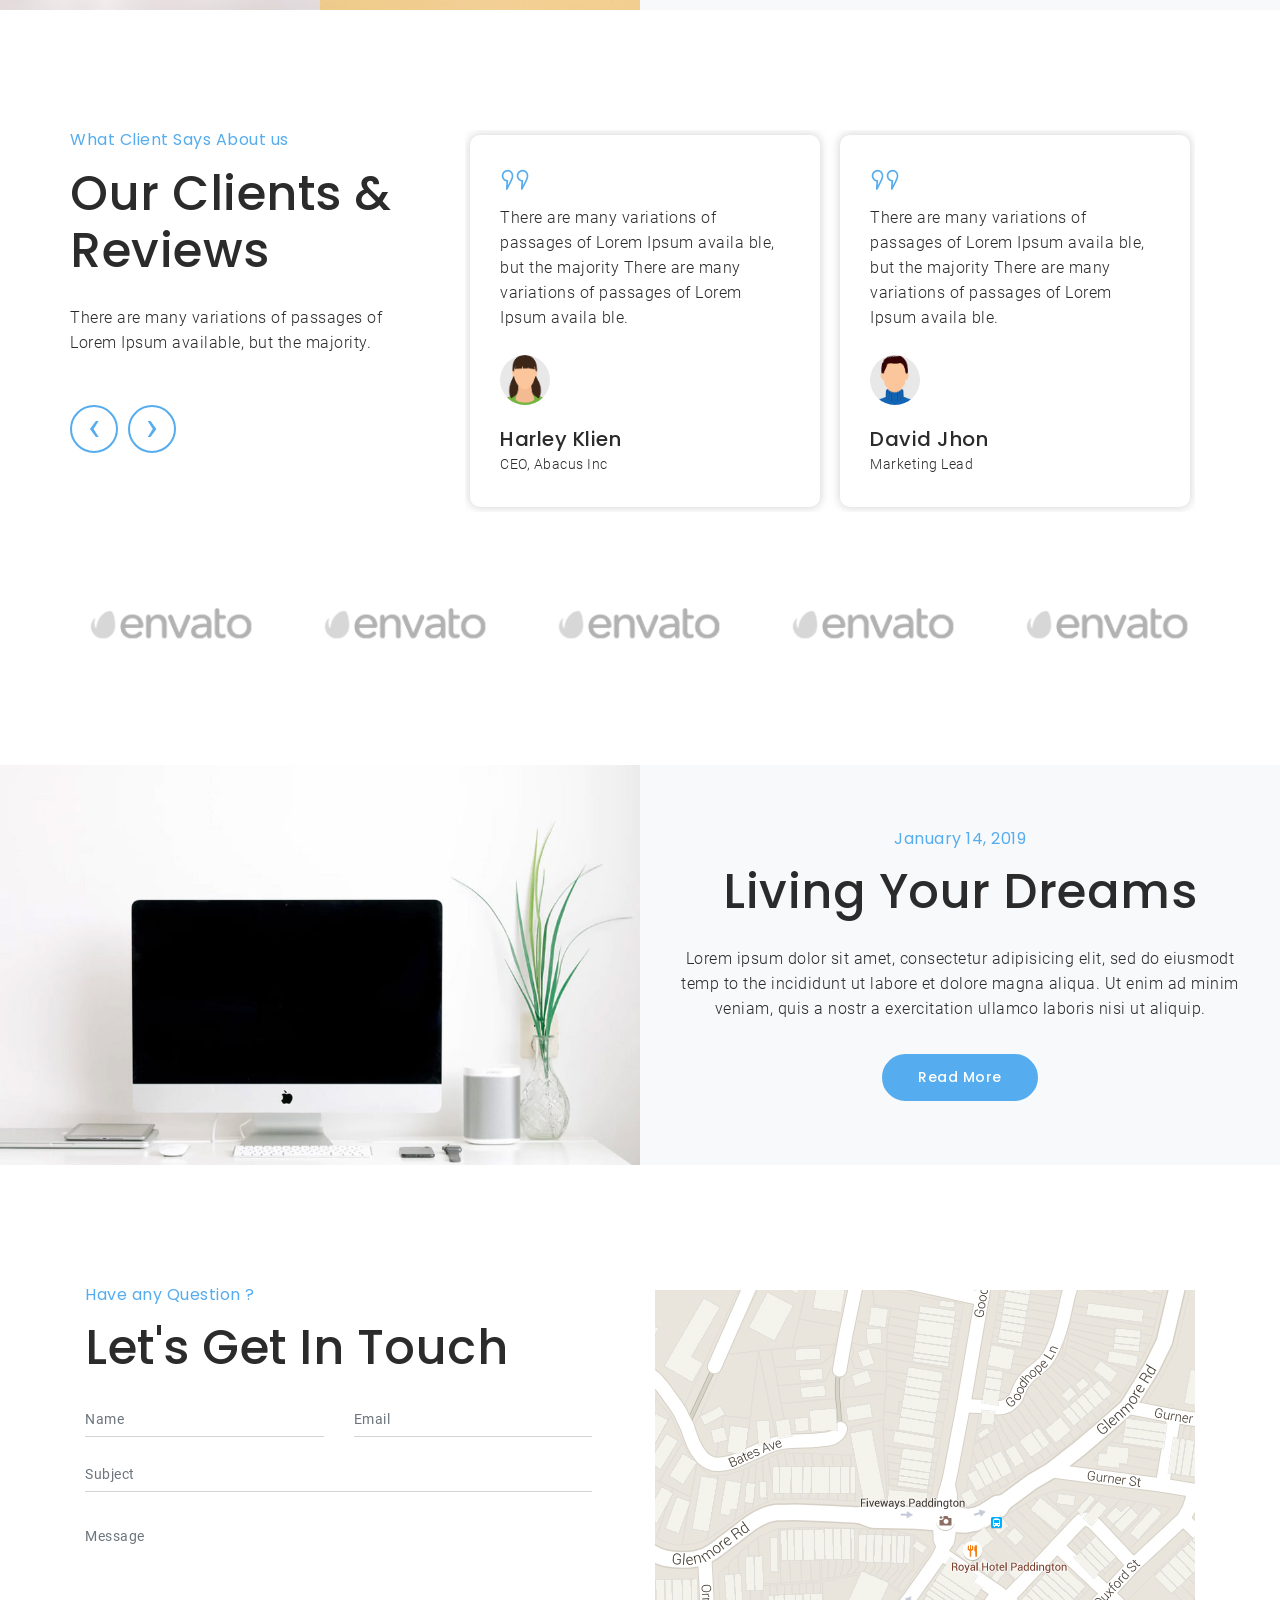
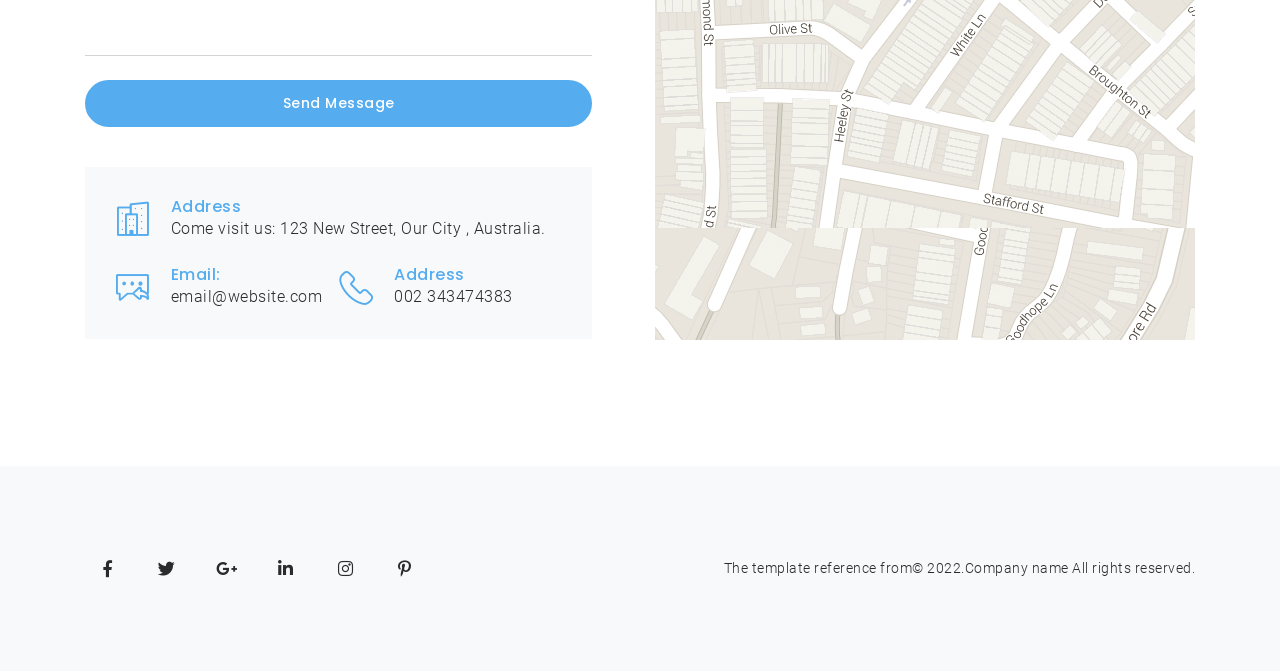
==== commit 6fbb5cd2: "Update index.html" ====
--- a/index.html
+++ b/index.html
@@ -247,8 +247,8 @@
             <!-- Features Box-->
             <div class="col-lg-5 pr-lg-5">
                 <div class="heading-area">
-                    <h6 class="sub-title main-color">45+ Year Of Experience</h6>
-                    <h2 class="title m-0">Our Services & Skills</h2>
+                    <h6 class="sub-title main-color">20+ Year Of Experience</h6>
+                    <h2 class="title m-0">My Statistical Analysis & Skills</h2>
                 </div>
                 <!-- Progress Bar -->
                 <ul class="services-skill text-left">
@@ -701,7 +701,7 @@
             </div>
             <!--Text-->
             <div class="col-lg-6 text-lg-right">
-                <p class="company-about fadeIn">The template reference from&copy; 2022.Company name All rights reserved.<a target="_blank" href="https://sc.chinaz.com/moban/">&#x7F51;&#x9875;&#x6A21;&#x677F;</a>
+                <p class="company-about fadeIn">The template reference from&copy; 2022.Company name All rights reserved.
                 </p>
             </div>
         </div>
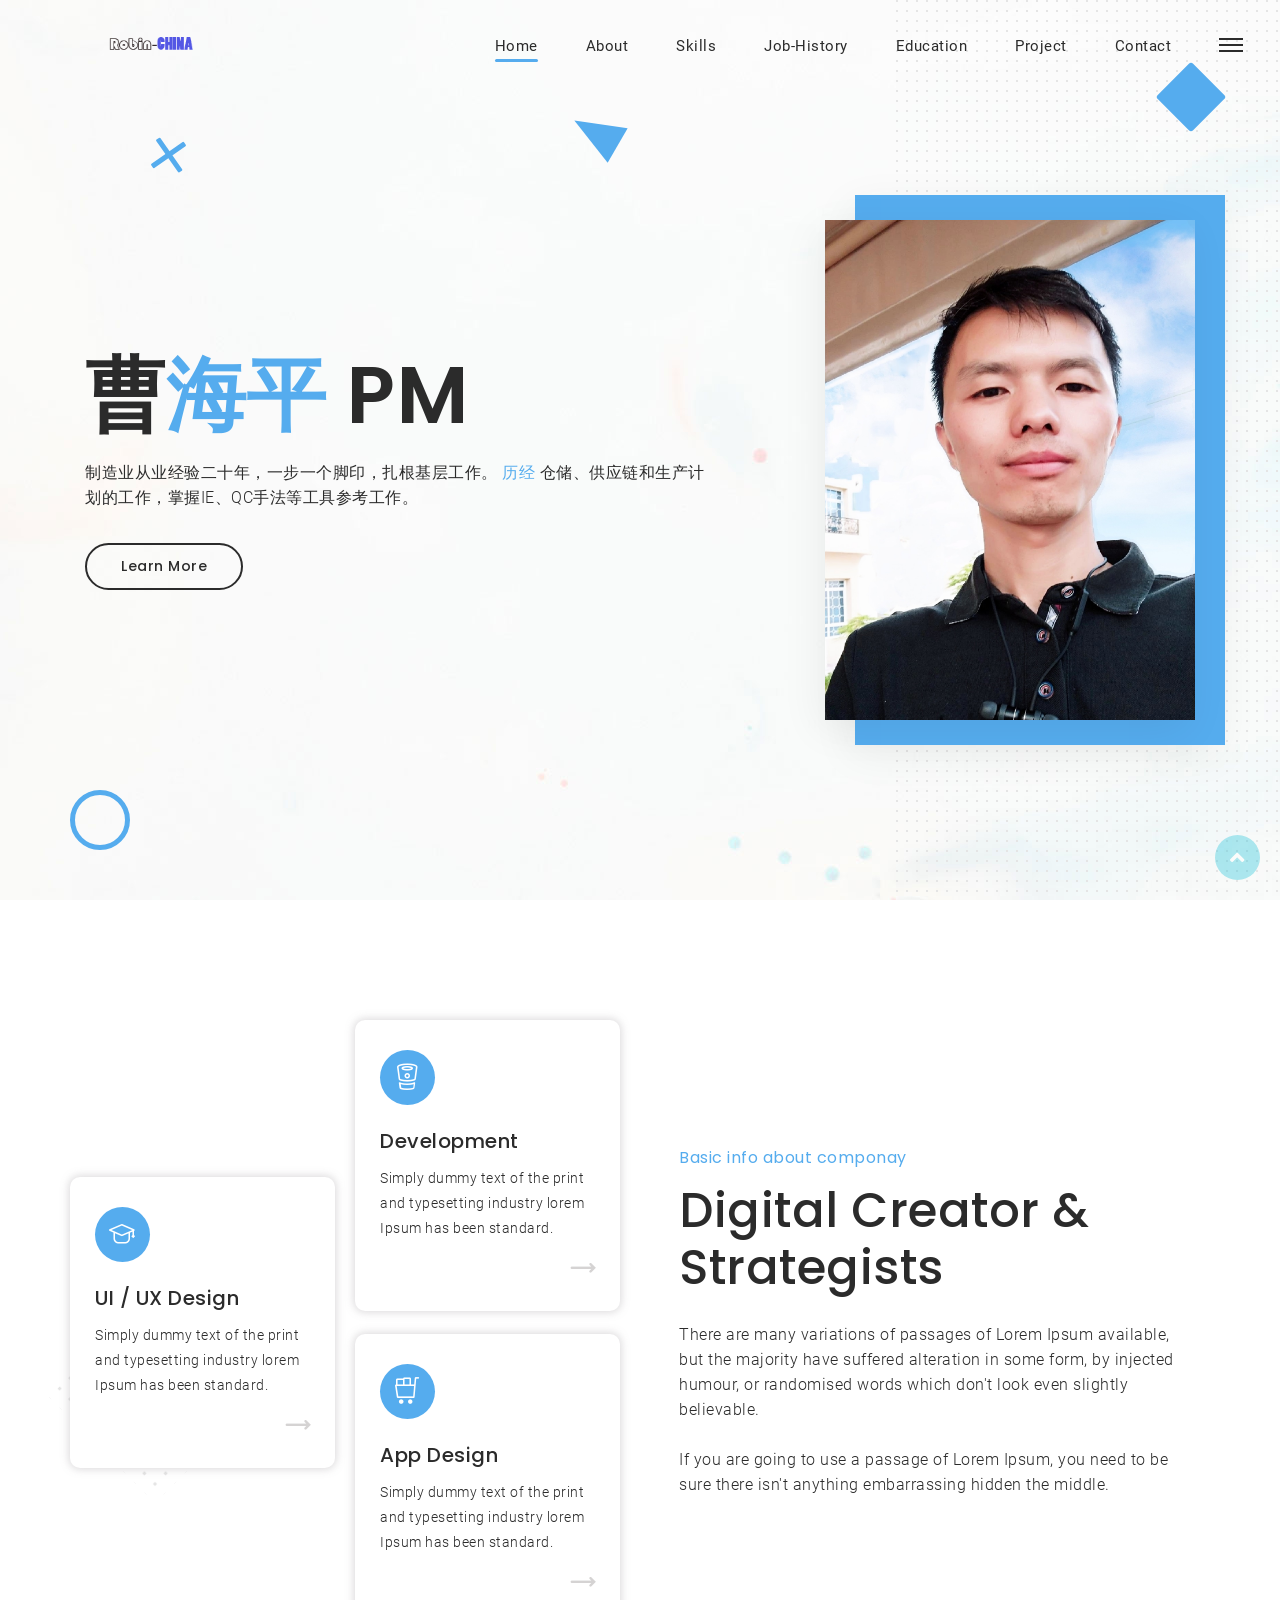
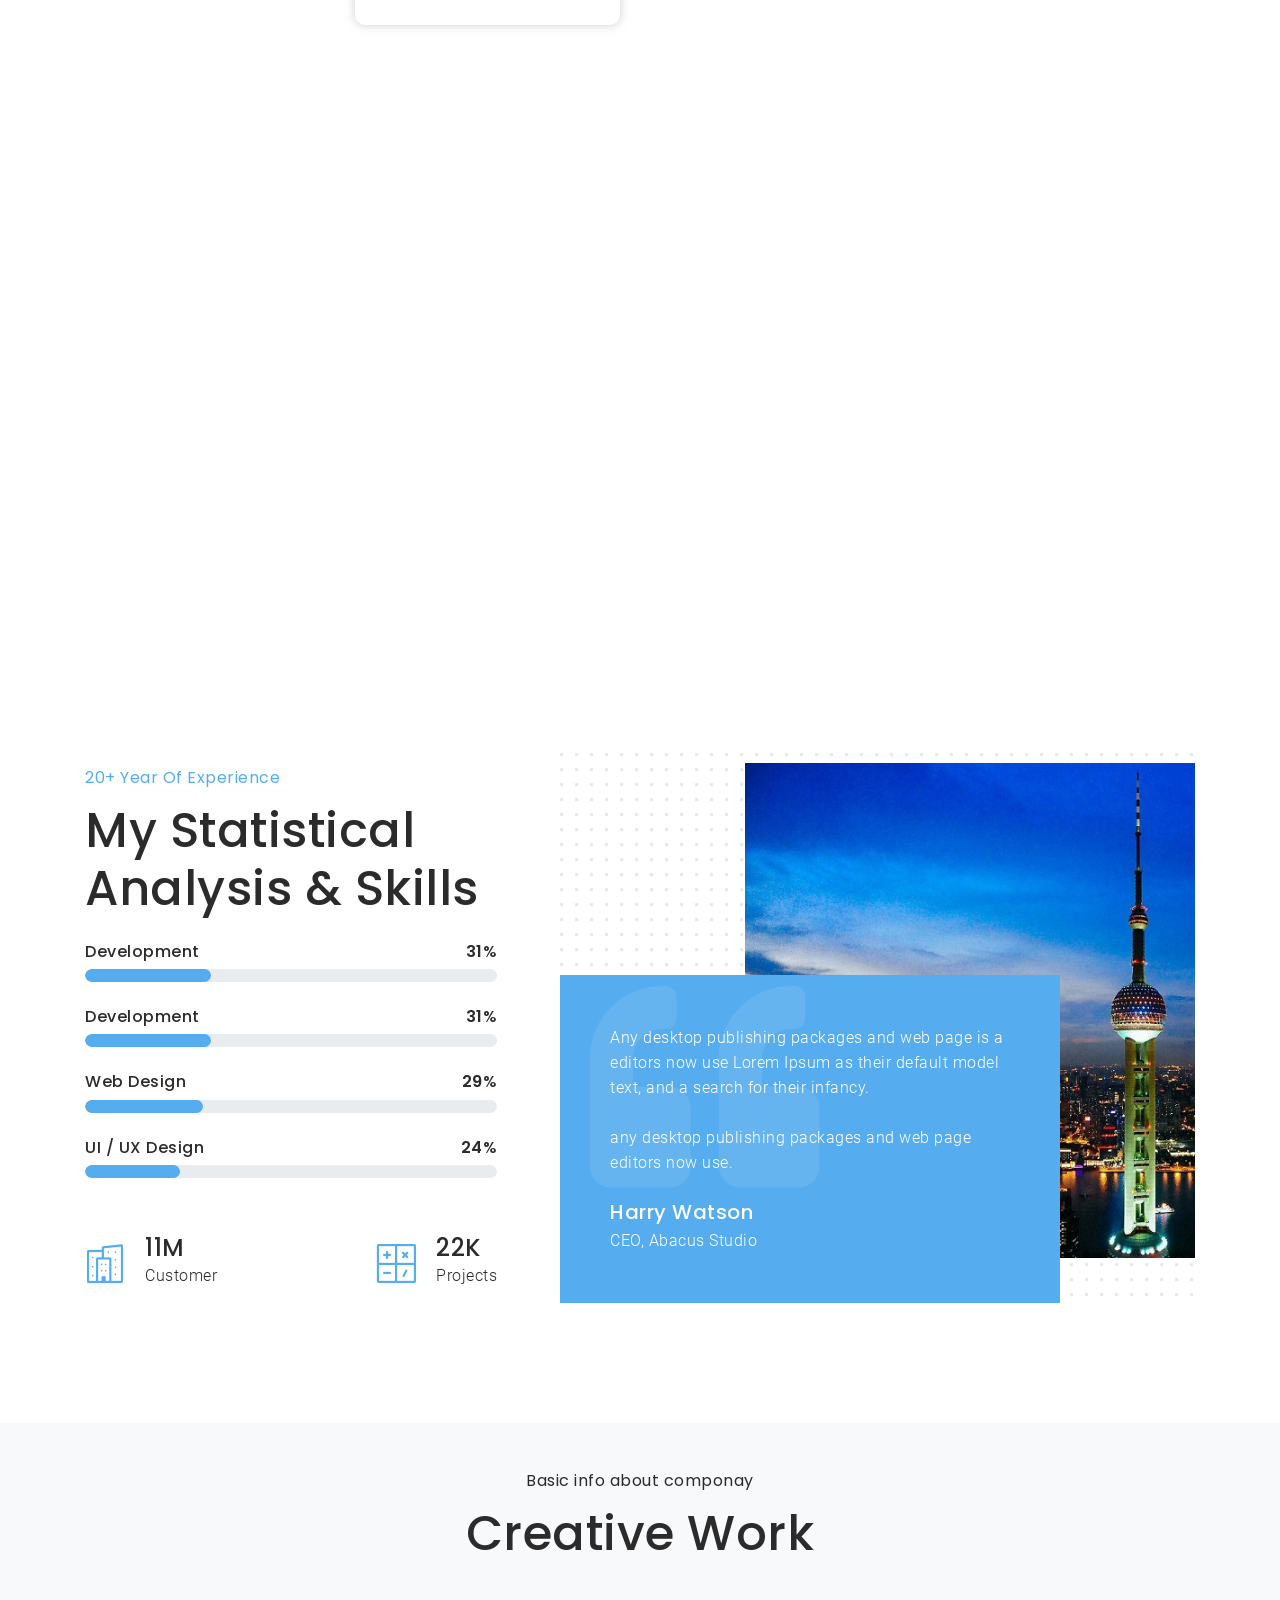
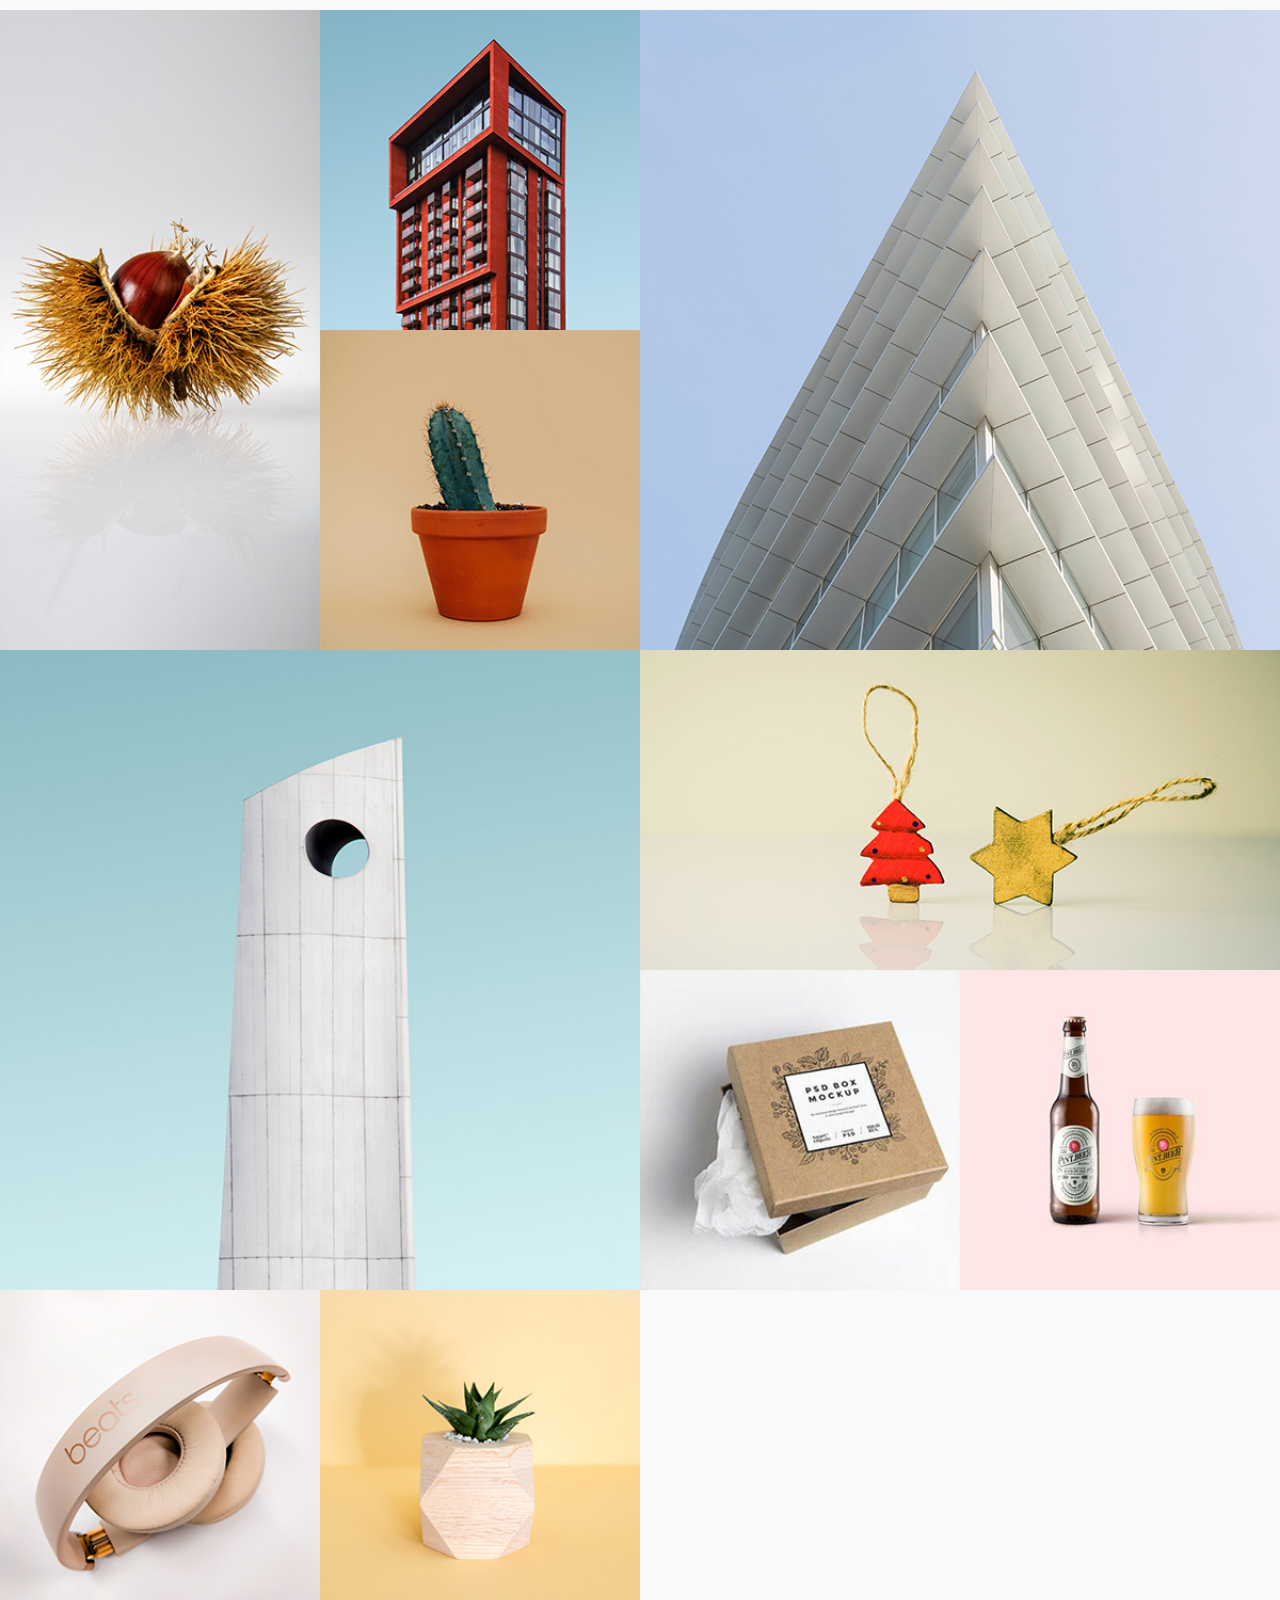
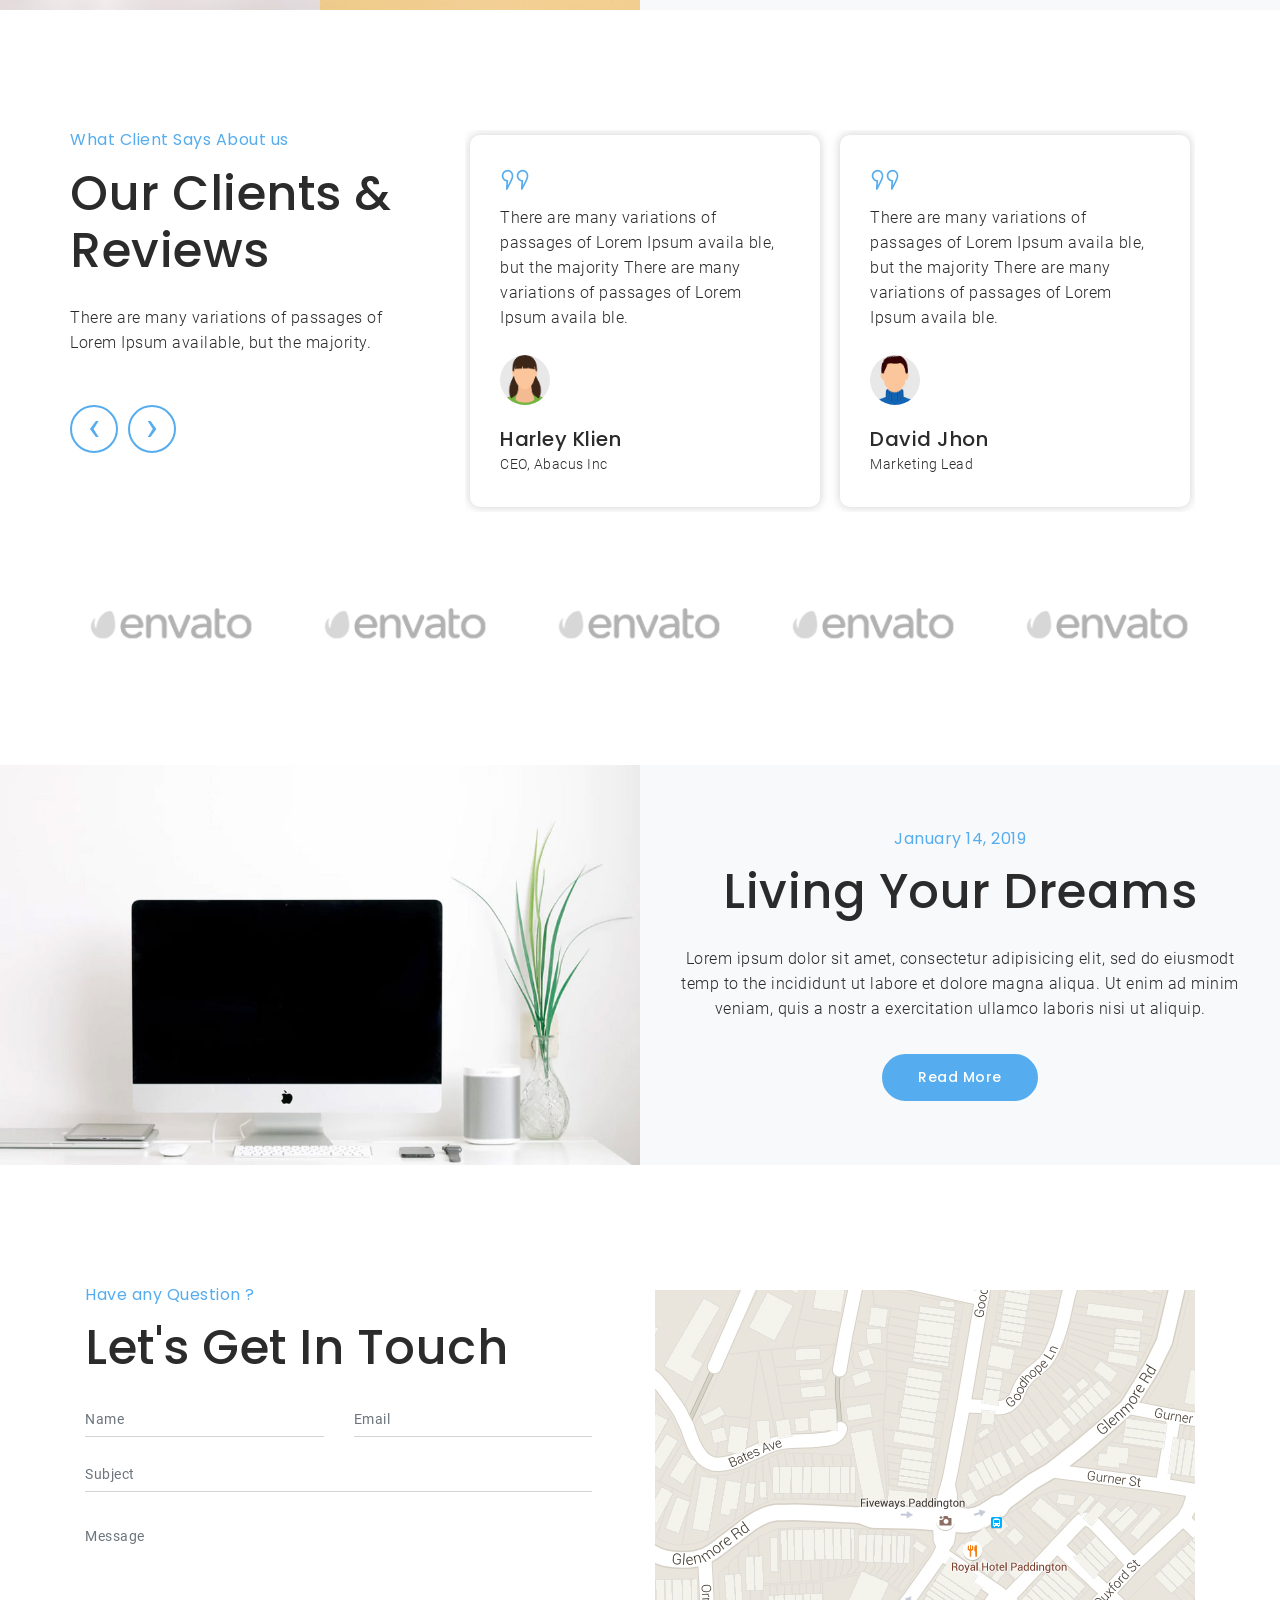
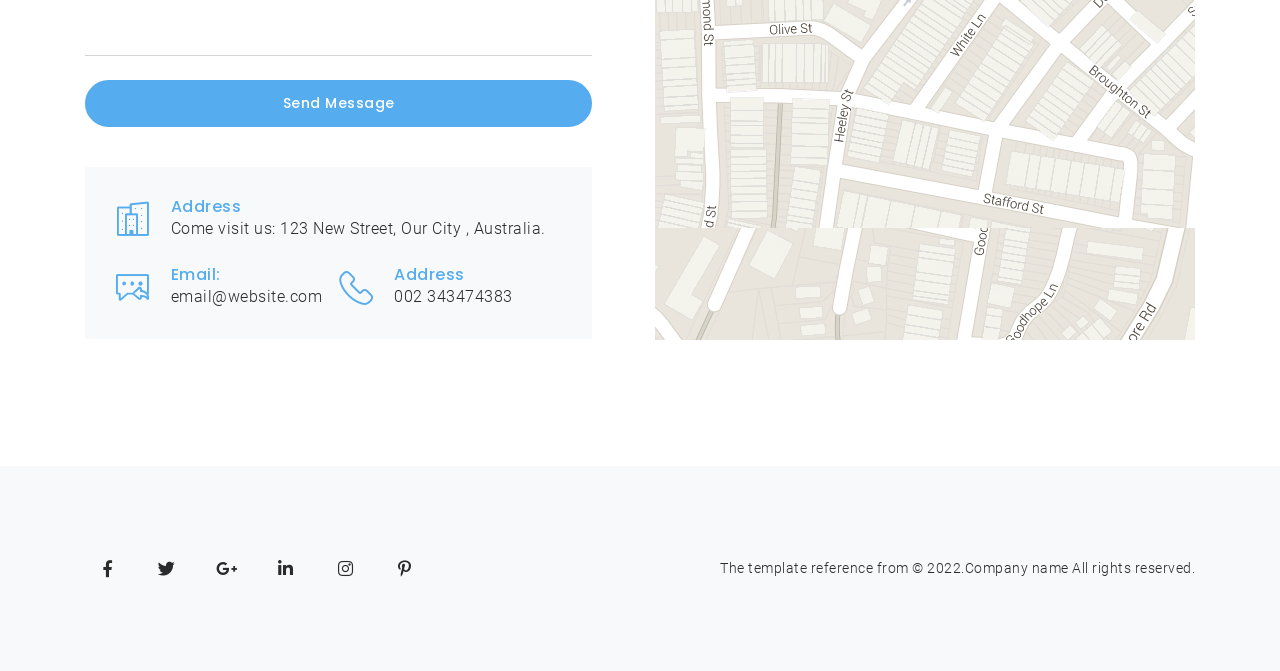
==== commit 5e2c08b9: "done" ====
--- a/index.html
+++ b/index.html
@@ -701,7 +701,7 @@
             </div>
             <!--Text-->
             <div class="col-lg-6 text-lg-right">
-                <p class="company-about fadeIn">The template reference from&copy; 2022.Company name All rights reserved.
+                <p class="company-about fadeIn">The template reference from &copy; 2022.Company name All rights reserved.
                 </p>
             </div>
         </div>
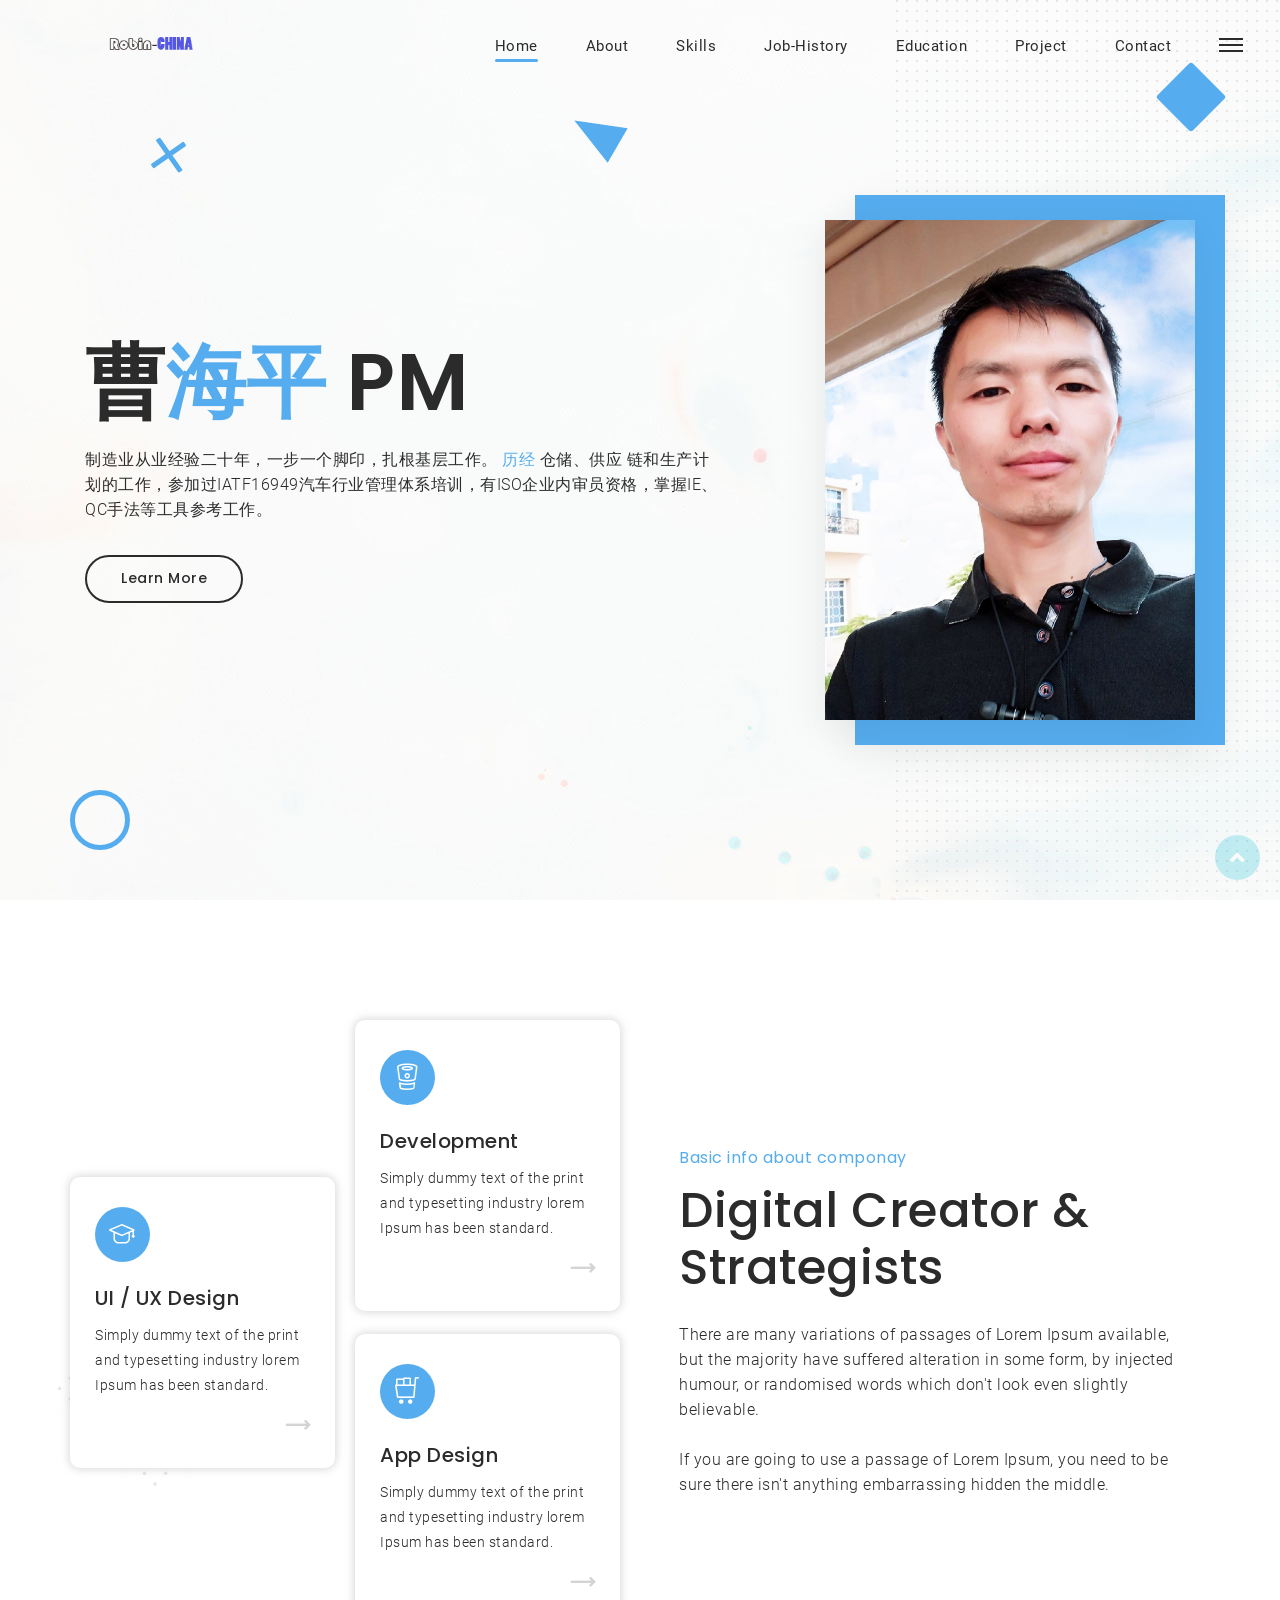
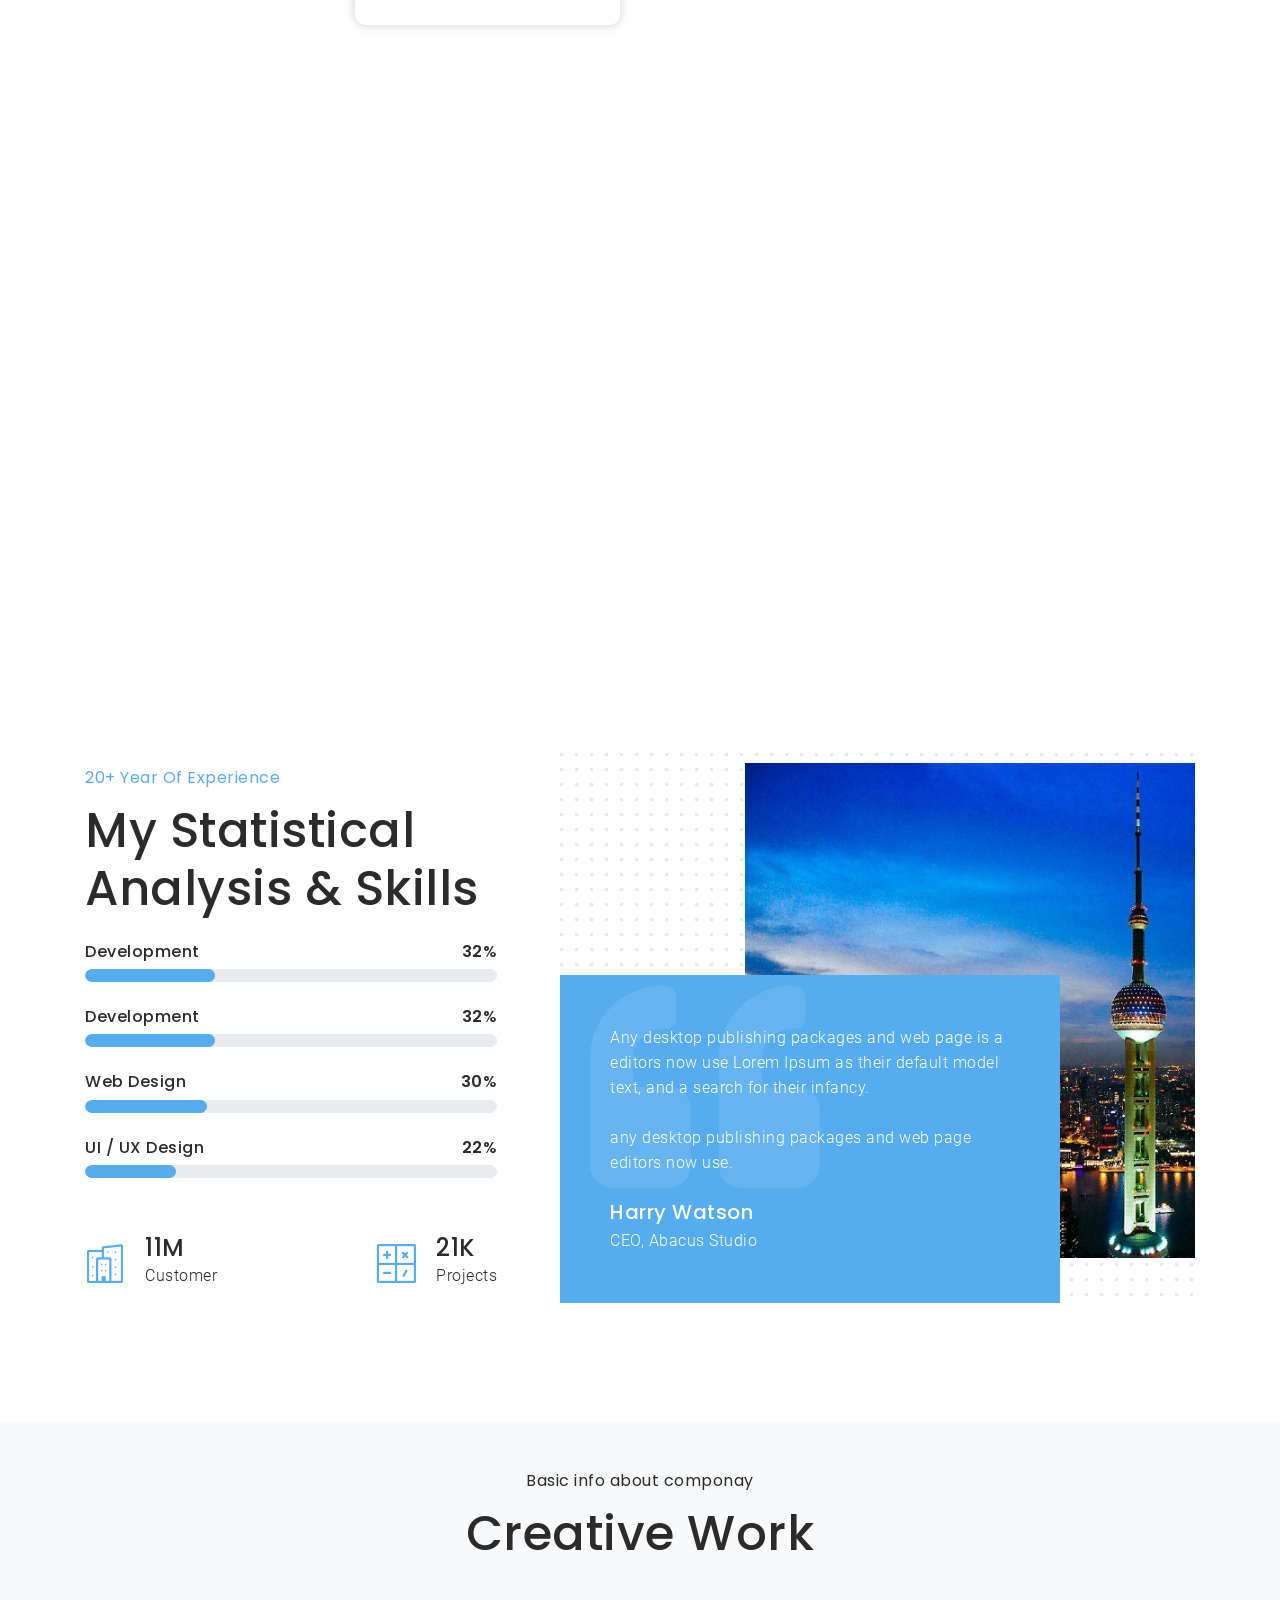
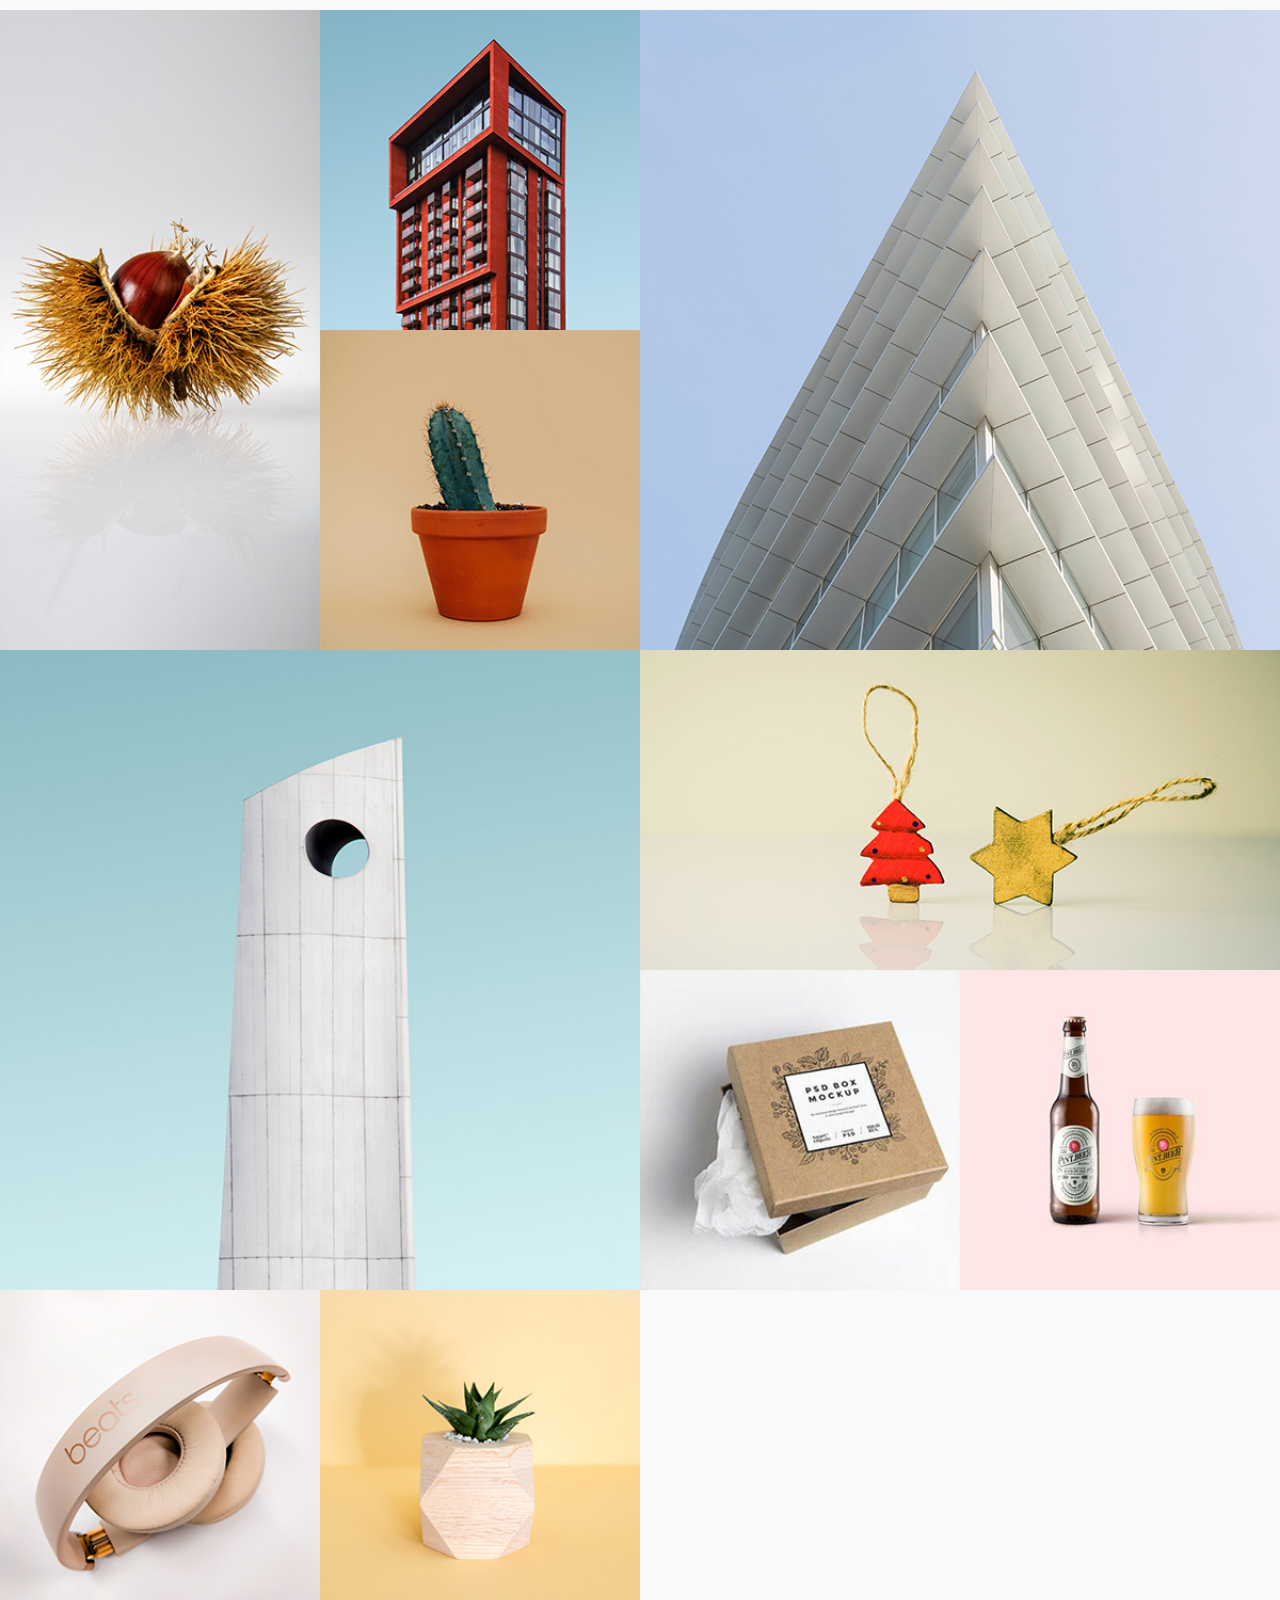
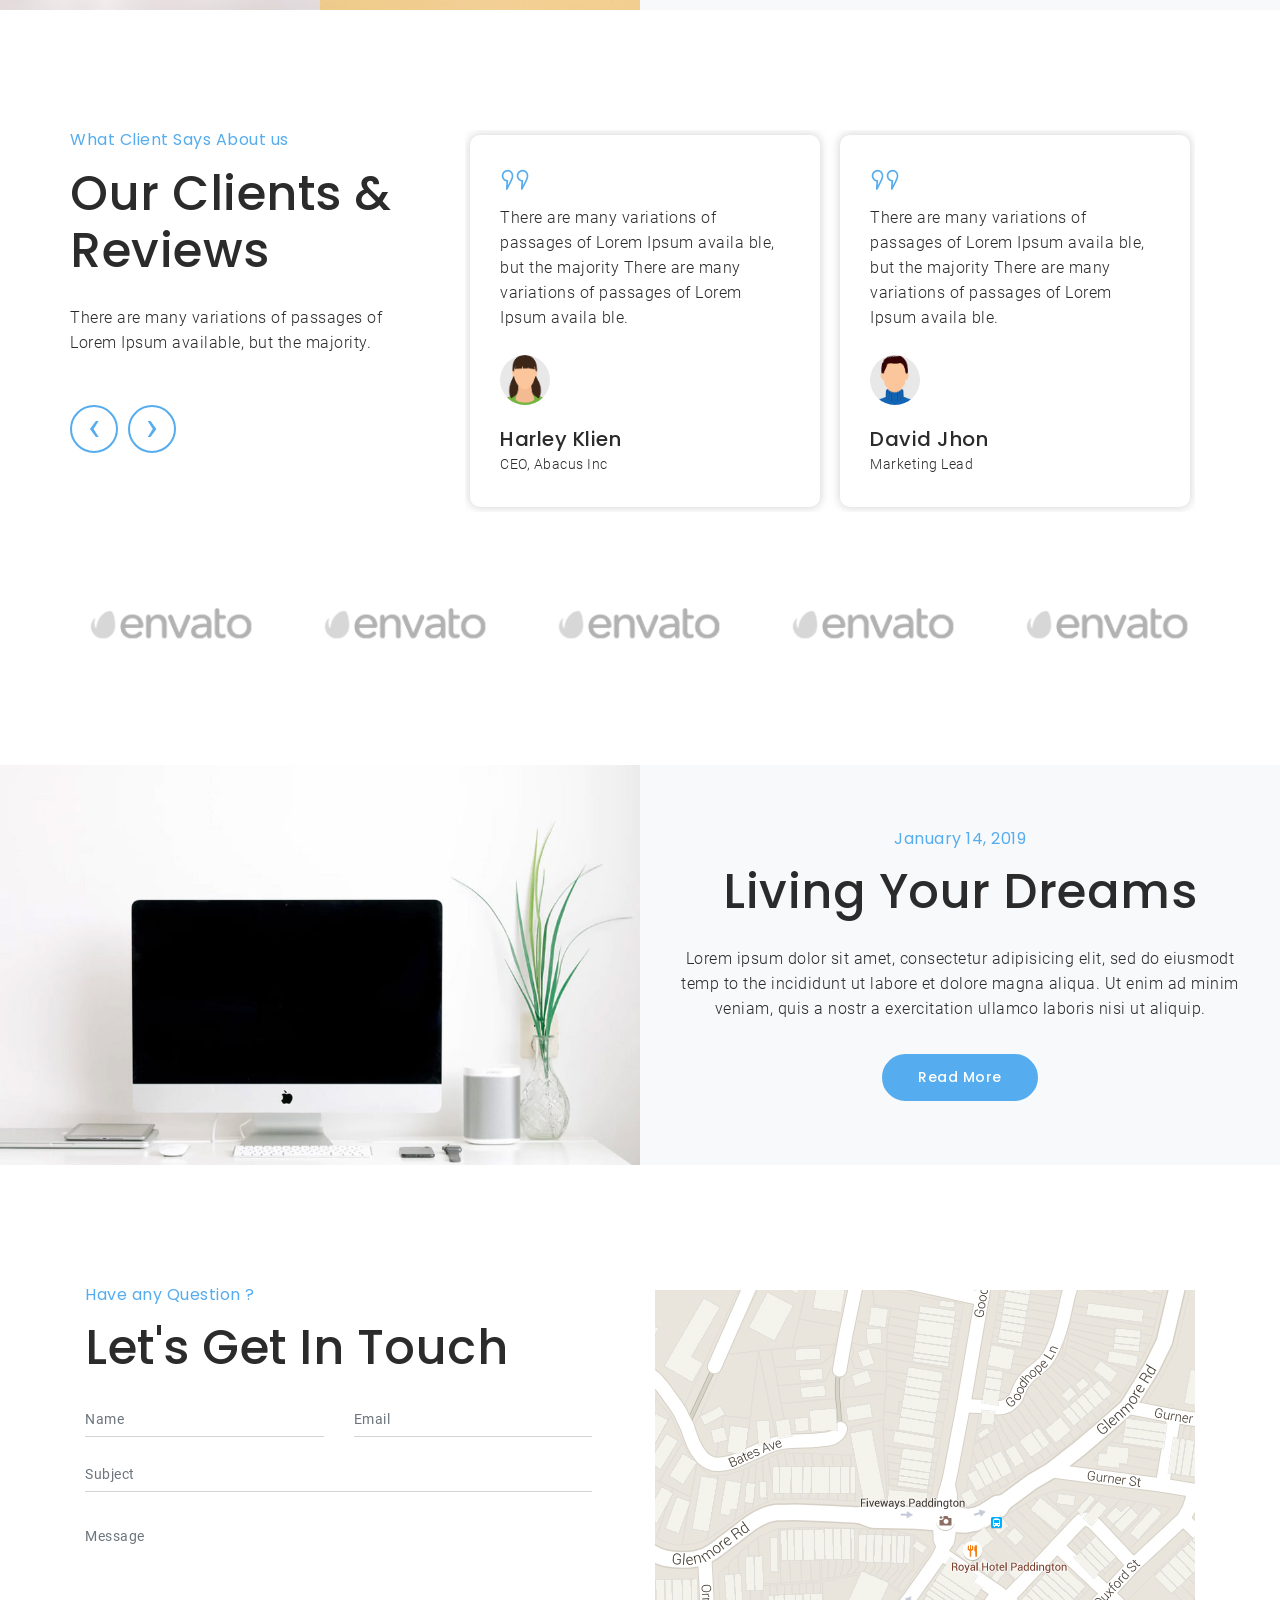
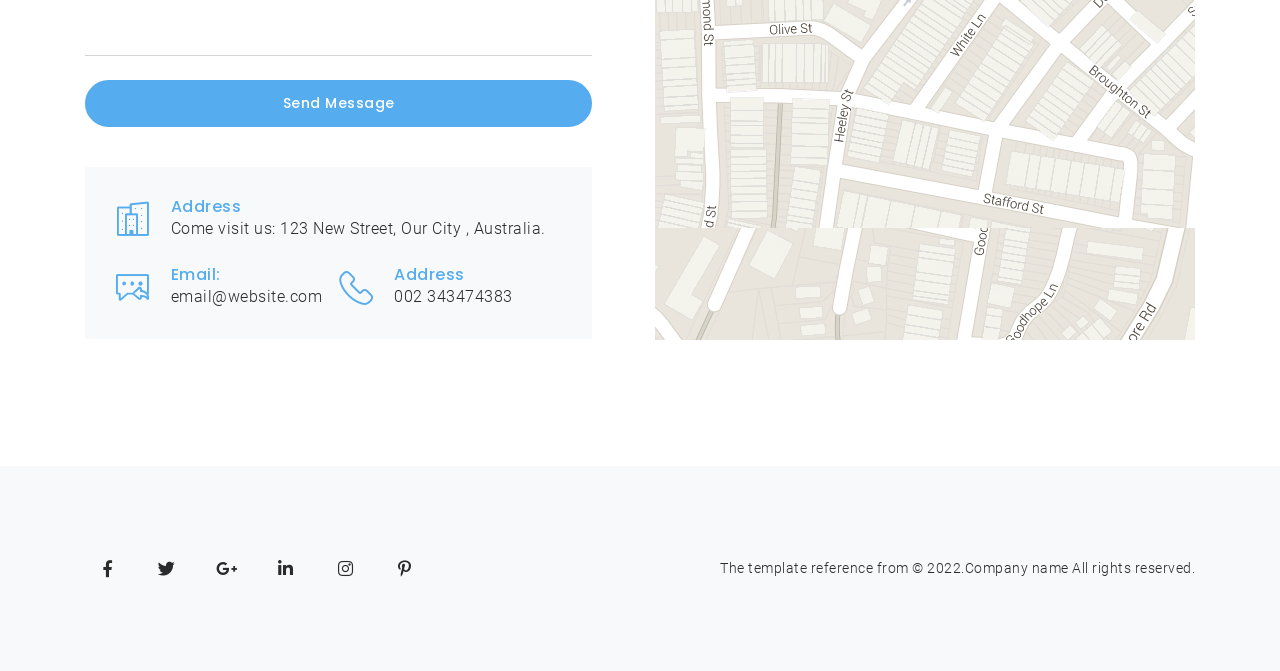
==== commit 83df6f86: "done" ====
--- a/index.html
+++ b/index.html
@@ -129,7 +129,7 @@
                 <!-- Box Area -->
                 <div class="heading-box">
                     <h2>曹<span class="main-color">海平</span> PM</h2>
-                    <p>制造业从业经验二十年，一步一个脚印，扎根基层工作。 <span class="main-color">历经</span> 仓储、供应链和生产计划的工作，掌握IE、QC手法等工具参考工作。</p>
+                    <p>制造业从业经验二十年，一步一个脚印，扎根基层工作。 <span class="main-color">历经</span> 仓储、供应		链和生产计划的工作，参加过IATF16949汽车行业管理体系培训，有ISO企业内审员资格，掌握IE、QC手法等工具参考工作。</p>
                     <a href="javascript:void(0);" class="btn btn-large btn-rounded btn-transparent-black mt-2">Learn More</a>
                 </div>
             </div>
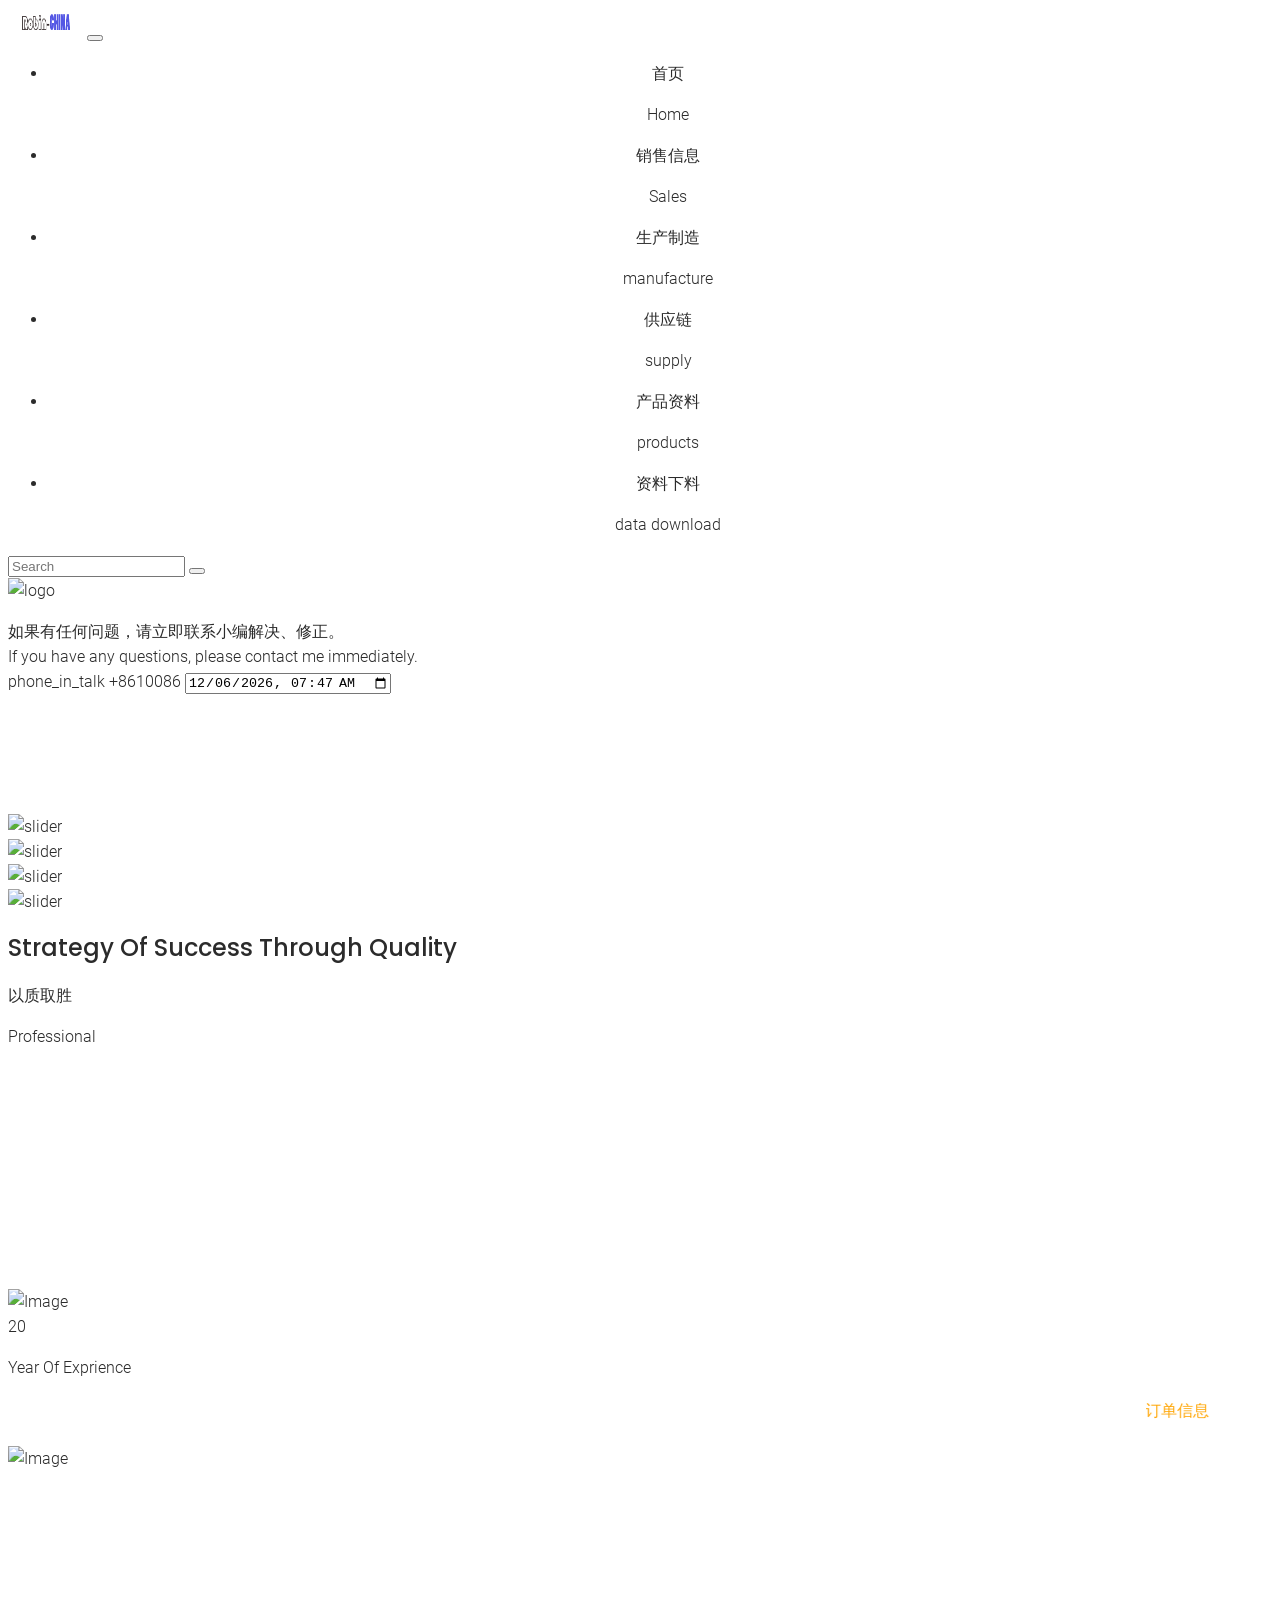
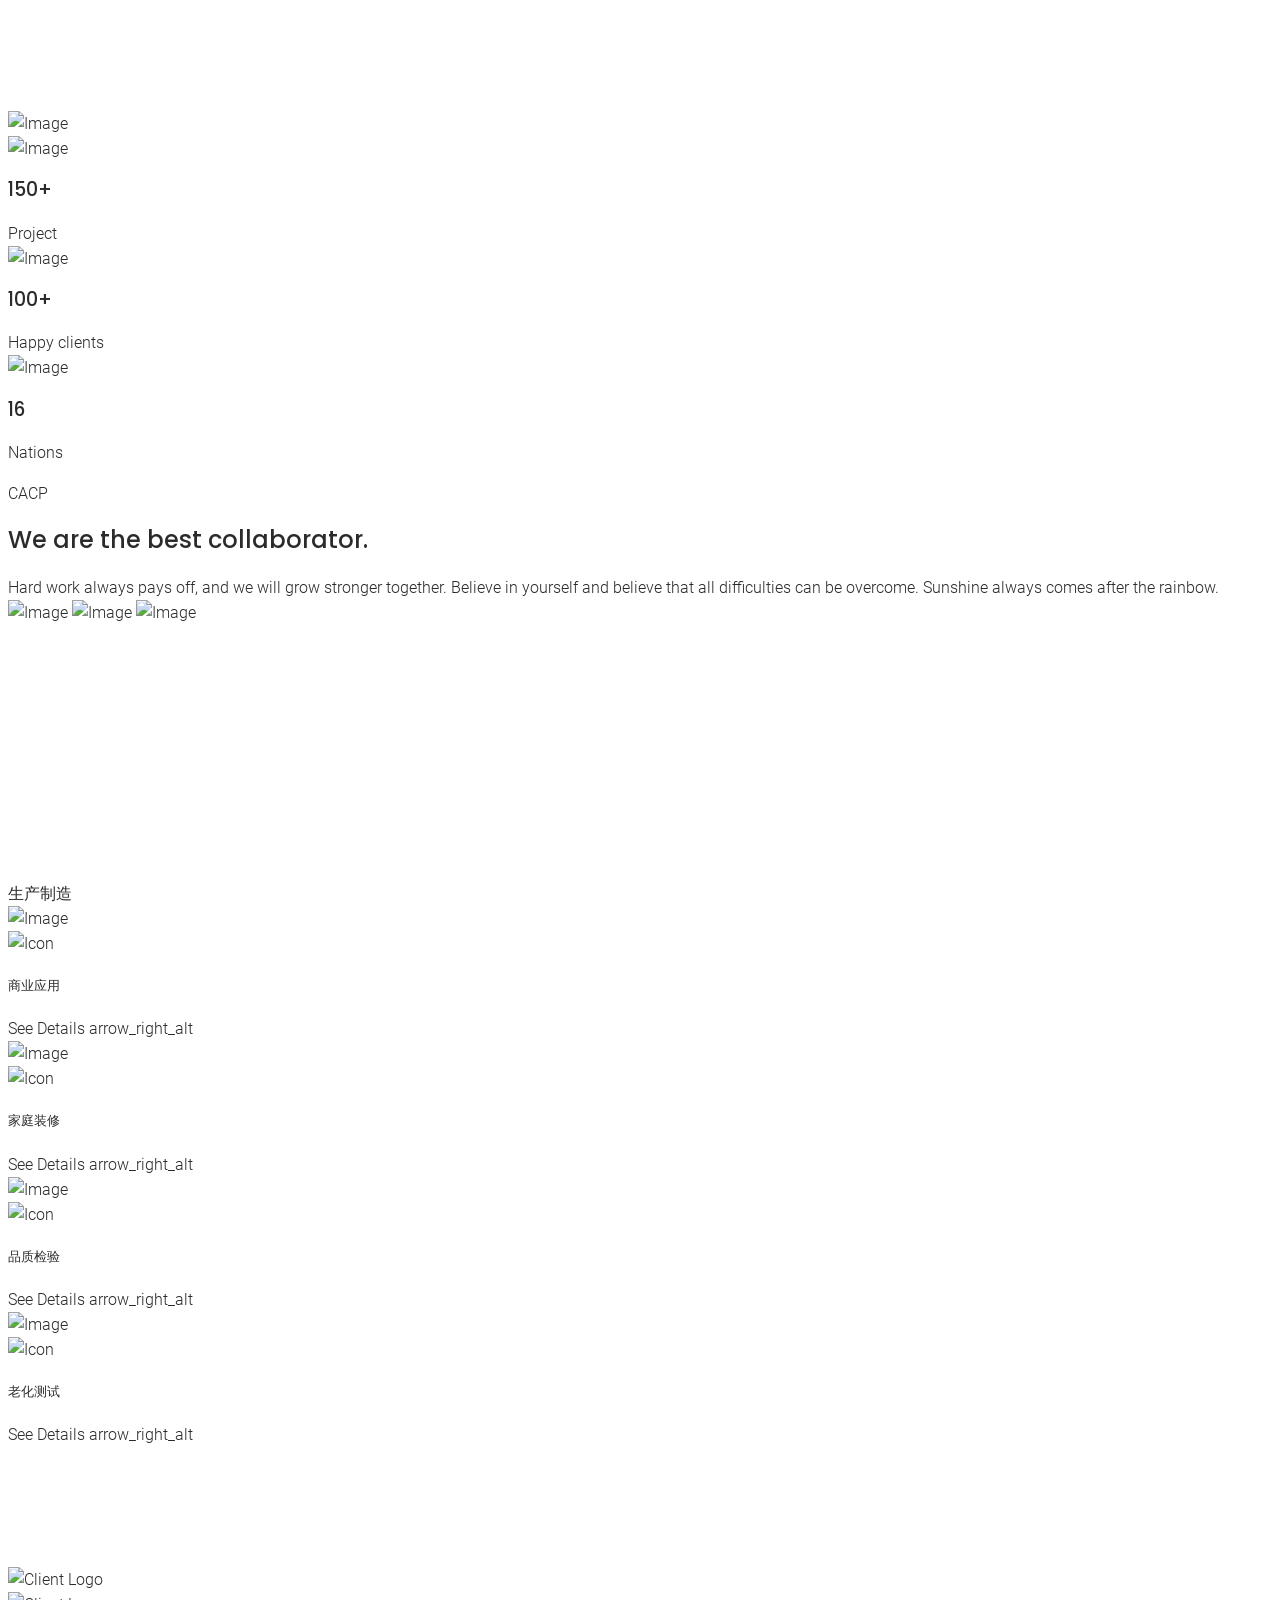
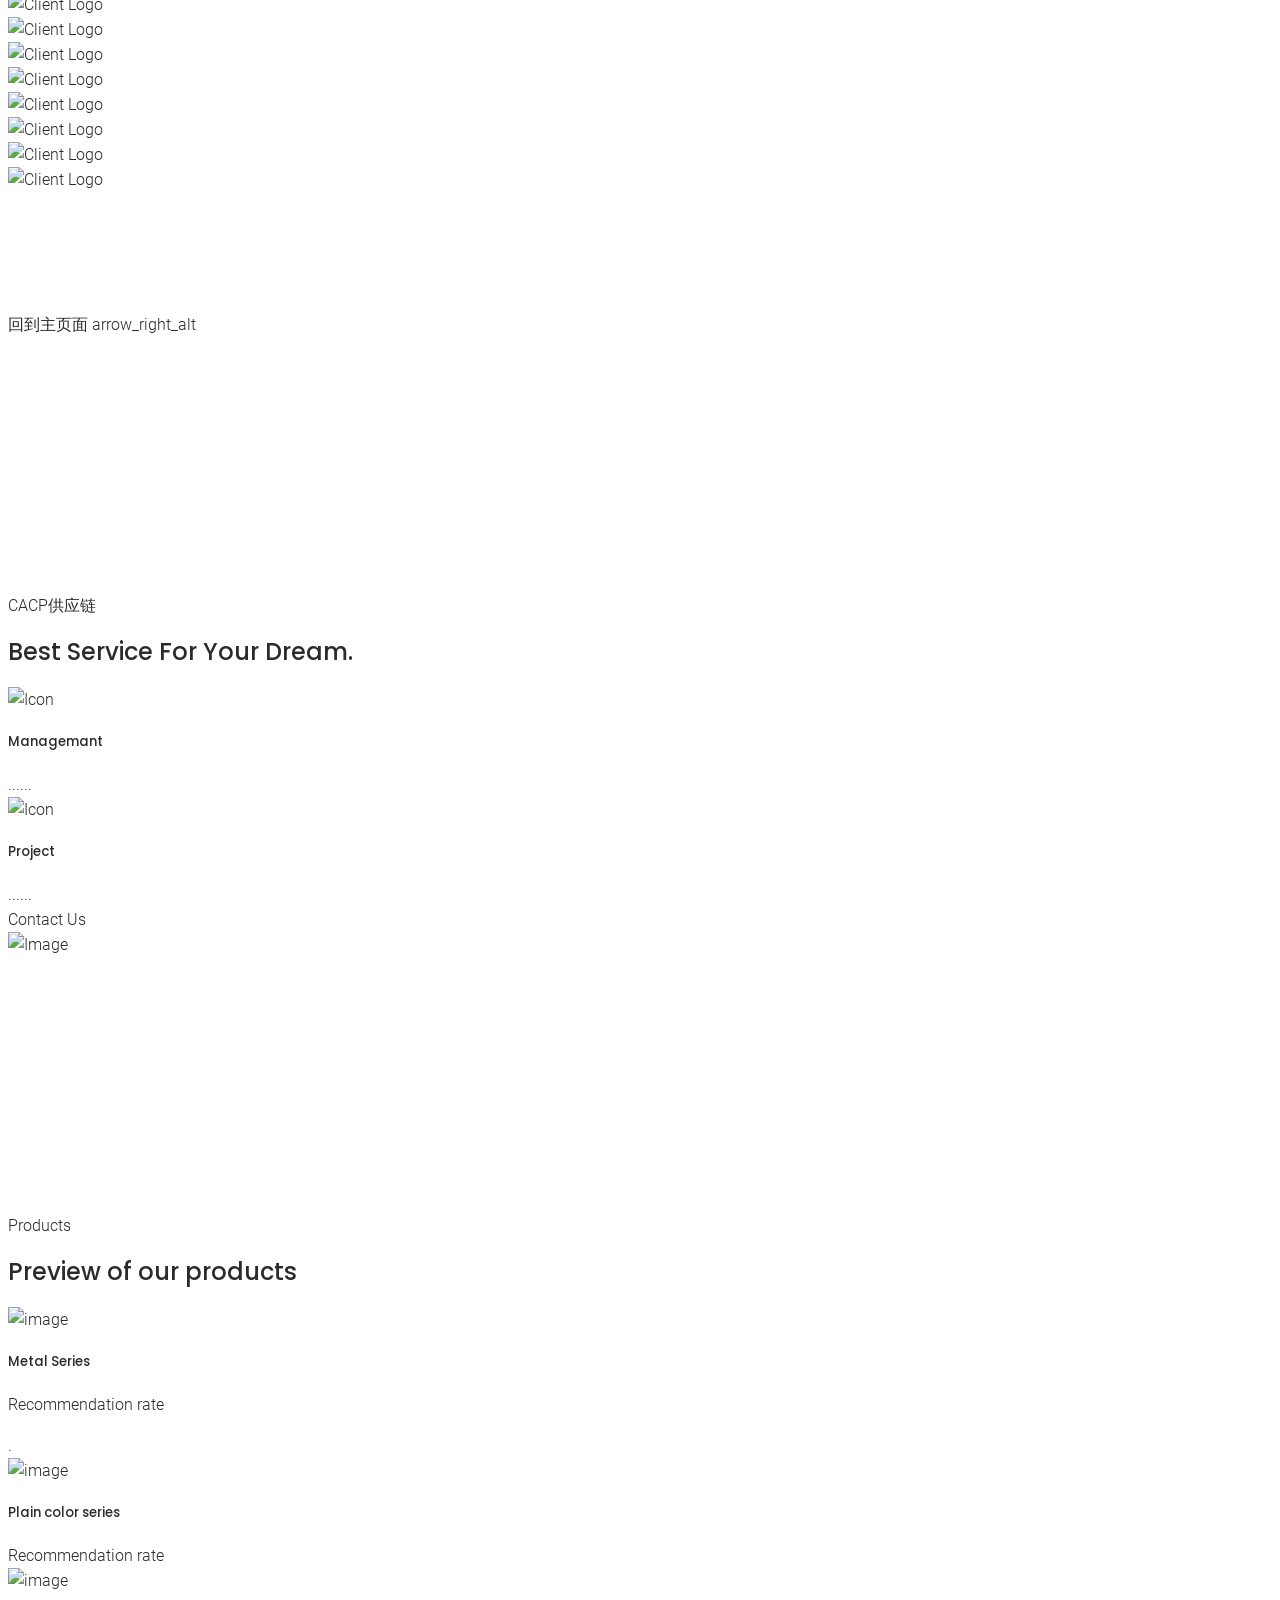
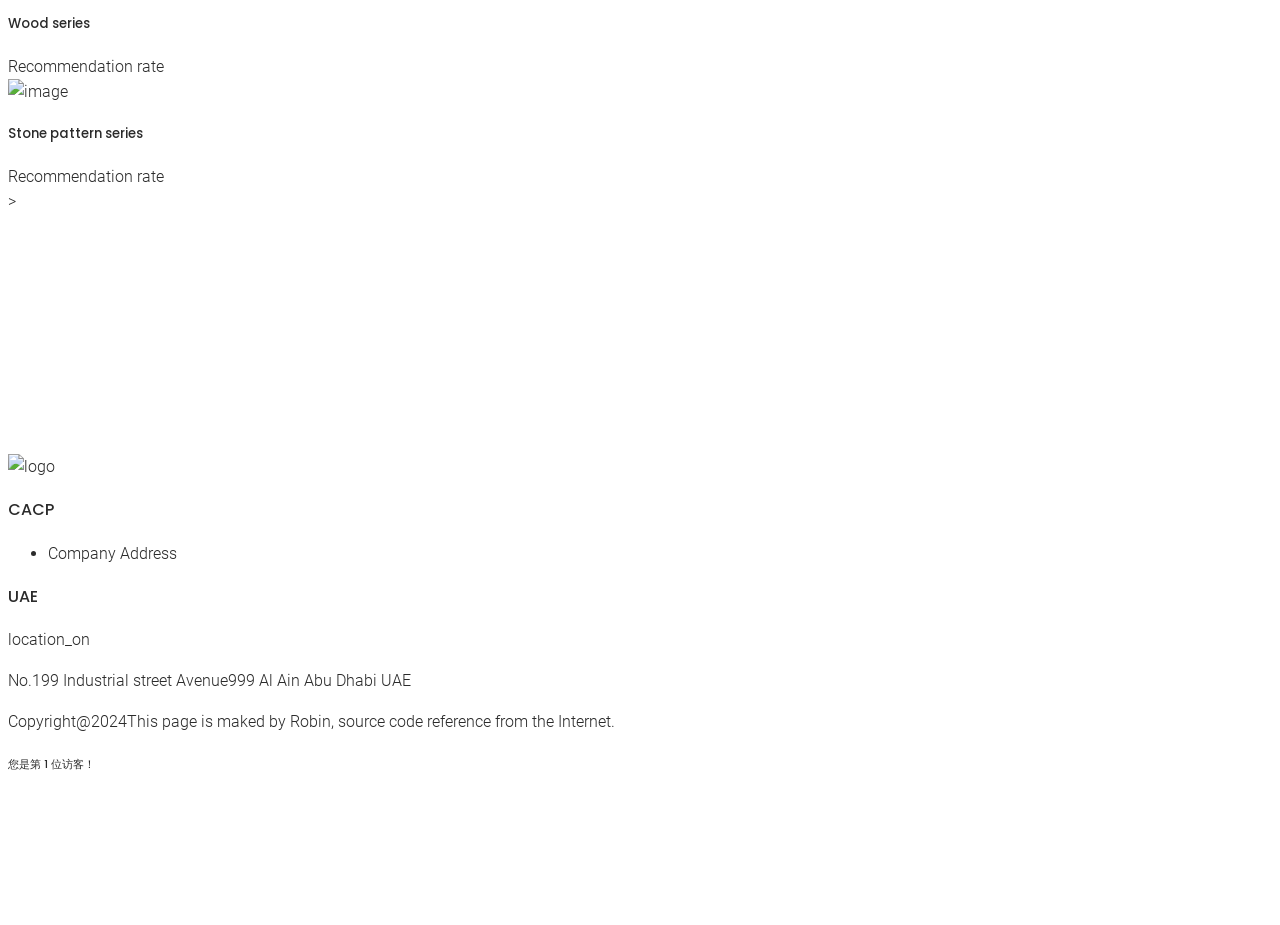
==== commit e49bc1fd: "Add files via upload" ====
--- a/index.html
+++ b/index.html
@@ -1,749 +1,597 @@
-<!DOCTYPE html>
-<html lang="en">
-<head>
-    <!-- Meta Tags -->
-    <meta charset="utf-8">
-    <meta content="width=device-width, initial-scale=1, shrink-to-fit=no" name="viewport">
-    <!-- Author -->
-    <meta name="author" content="Themes Industry">
-    <!-- description -->
-    <meta name="description" content="Robin is a highly creative, modern, visually stunning and Bootstrap responsive multipurpose studio and portfolio HTML5 template with 8 ready home page demos.">
-    <!-- keywords -->
-    <meta name="keywords" content="Creative, modern, clean, bootstrap responsive, html5, css3, portfolio, blog, studio, templates, multipurpose, one page, corporate, start-up, studio, branding, designer, freelancer, carousel, parallax, photography, studio, masonry, grid, faq">
-    <!-- Page Title -->
-    <title>Resume | Robin. HTML5 Template</title>
-    <!-- Favicon -->
-    
-    <!-- Bundle -->
-    <link href="static/css/bundle.min.css" rel="stylesheet">
-    <!-- Plugin Css -->
-    <link href="static/css/LineIcons.min.css" rel="stylesheet">
-    <link href="static/css/revolution-settings.min.css" rel="stylesheet">
-    <link href="static/css/jquery.fancybox.min.css" rel="stylesheet">
-    <link href="static/css/owl.carousel.min.css" rel="stylesheet">
-    <link href="static/css/cubeportfolio.min.css" rel="stylesheet">
-    <!-- Style Sheet -->
-    <link href="static/css/style.css" rel="stylesheet">
-</head>
-
-<body data-spy="scroll" data-target=".navbar" data-offset="90">
-
-<!-- Preloader -->
-<div class="preloader">
-    <div class="centrize full-width">
-        <div class="vertical-center">
-            <div class="spinner">
-                <div class="double-bounce1"></div>
-                <div class="double-bounce2"></div>
-            </div>
-        </div>
-    </div>
-</div>
-<!-- Preloader End -->
-
-<!--Header Start-->
-<header>
-
-    <!--Navigation-->
-    <nav class="navbar navbar-top-default navbar-expand-lg navbar-simple nav-line">
-        <div class="container">
-            <a href="#home" title="Logo" class="logo scroll">
-                <!--Logo Default-->
-                <img src="static/picture/logo.png" alt="logo" class="logo-dark">
-            </a>
-
-            <!--Nav Links-->
-            <div class="collapse navbar-collapse" id="Robin">
-                <div class="navbar-nav ml-auto">
-                    <a class="nav-link active scroll" href="#home">Home</a>
-                    <a class="nav-link scroll" href="#about">About</a>
-                    <a class="nav-link scroll" href="#services">Skills</a>
-                    <a class="nav-link scroll" href="#portfolio">Job-History</a>
-                    <a class="nav-link scroll" href="#client">Education</a>
-                    <a class="nav-link scroll" href="#blog">Project</a>
-                    <a class="nav-link scroll" href="#contact">Contact</a>
-                </div>
-            </div>
-
-            <!--Side Menu Button-->
-            <a href="javascript:void(0)" class="sidemenu_btn" id="sidemenu_toggle">
-                <span></span>
-                <span></span>
-                <span></span>
-            </a>
-
-        </div>
-    </nav>
-
-    <!--Side Nav-->
-    <div class="side-menu hidden">
-        <div class="inner-wrapper">
-            <span class="btn-close" id="btn_sideNavClose"><i></i><i></i></span>
-            <nav class="side-nav w-100">
-                <ul class="navbar-nav">
-                    <li class="nav-item">
-                        <a class="nav-link scroll" href="#home">Home</a>
-                    </li>
-                    <li class="nav-item">
-                        <a class="nav-link scroll" href="#about">About</a>
-                    </li>
-                    <li class="nav-item">
-                        <a class="nav-link scroll" href="#services">Services</a>
-                    </li>
-                    <li class="nav-item">
-                        <a class="nav-link scroll" href="#portfolio">Work</a>
-                    </li>
-                    <li class="nav-item">
-                        <a class="nav-link scroll" href="#client">Services</a>
-                    </li>
-                    <li class="nav-item">
-                        <a class="nav-link scroll" href="#blog">Blog</a>
-                    </li>
-                    <li class="nav-item">
-                        <a class="nav-link scroll" href="#contact">Contact</a>
-                    </li>
-                </ul>
-            </nav>
-
-            <div class="side-footer text-white w-100">
-                <ul class="social-icons-simple">
-                    <li><a class="facebook-text-hvr" href="javascript:void(0)"><i class="fab fa-facebook-f"></i> </a> </li>
-                    <li><a class="instagram-text-hvr" href="javascript:void(0)"><i class="fab fa-instagram"></i> </a> </li>
-                    <li><a class="twitter-text-hvr" href="javascript:void(0)"><i class="fab fa-twitter"></i> </a> </li>
-                </ul>
-                
-            </div>
-        </div>
-    </div>
-    <a id="close_side_menu" href="javascript:void(0);"></a>
-    <!-- End side menu -->
-
-</header>
-<!--Header End-->
-
-<!--Home Start-->
-<section id="home" class="home-banner">
-    <div class="container">
-        <div class="row align-items-lg-center">
-            <div class="col-lg-7">
-                <!-- Box Area -->
-                <div class="heading-box">
-                    <h2>曹<span class="main-color">海平</span> PM</h2>
-                    <p>制造业从业经验二十年，一步一个脚印，扎根基层工作。 <span class="main-color">历经</span> 仓储、供应		链和生产计划的工作，参加过IATF16949汽车行业管理体系培训，有ISO企业内审员资格，掌握IE、QC手法等工具参考工作。</p>
-                    <a href="javascript:void(0);" class="btn btn-large btn-rounded btn-transparent-black mt-2">Learn More</a>
-                </div>
-            </div>
-
-            <div class="col-lg-5">
-                <div class="slider-right">
-                    <img data-depth="0.05" src="static/picture/personal.jpg" alt="side-image" class="scene">
-                    <span data-depth="0.08" class="scene"></span>
-                </div>
-            </div>
-        </div>
-    </div>
-    <!-- Shapes -->
-    <span class="shape-square"></span>
-    <span class="shape-triangle"></span>
-    <span class="shape-plus"></span>
-    <span class="shape-circle"></span>
-</section>
-<!--Home End-->
-
-<!--Section About-->
-<section id="about">
-    <div class="container">
-        <div class="row align-items-lg-center dot-box">
-
-            <!-- Heading Area-->
-            <div class="col-lg-6 order-lg-2">
-                <div class="heading-area pl-lg-4 p-0">
-                    <h6 class="sub-title main-color">Basic info about componay</h6>
-                    <h2 class="title">Digital Creator & Strategists</h2>
-                    <p class="paragraph">There are many variations of passages of Lorem Ipsum available, but the majority have suffered alteration in some form, by injected humour, or randomised words which don't look even slightly believable.
-                        <br><br>
-                        If you are going to use a passage of Lorem Ipsum, you need to be sure there isn't anything embarrassing hidden the middle.</p>
-                </div>
-            </div>
-
-            <!-- Features Box-->
-            <div class="col-lg-6">
-                <div class="row d-flex align-items-lg-center">
-                    <div class="col-lg-6 order-lg-2 p-lg-0">
-                        <!-- Feature Item -->
-                        <div class="feature-item">
-                            <i class="lni-bitbucket  f-icon"></i>
-                            <h5 class="title">Development</h5>
-                            <p>Simply dummy text of the print and typesetting industry lorem Ipsum has been standard.</p>
-                            <a href="javascript:void(0);" class="lni-arrow-right r-icon"></a>
-                        </div>
-                        <!-- Feature Item -->
-                        <div class="feature-item">
-                            <i class="lni-cart-full f-icon"></i>
-                            <h5 class="title">App Design</h5>
-                            <p>Simply dummy text of the print and typesetting industry lorem Ipsum has been standard.</p>
-                            <a href="javascript:void(0);" class="lni-arrow-right r-icon"></a>
-                        </div>
-                    </div>
-                    <div class="col-lg-6 p-0">
-                        <!-- Feature Item -->
-                        <div class="feature-item">
-                            <i class="lni-graduation f-icon"></i>
-                            <h5 class="title">UI / UX Design</h5>
-                            <p>Simply dummy text of the print and typesetting industry lorem Ipsum has been standard.</p>
-                            <a href="javascript:void(0);" class="lni-arrow-right r-icon"></a>
-                        </div>
-                    </div>
-                </div>
-            </div>
-
-        </div>
-
-    </div>
-</section>
-<!--Section End-->
-
-<!--Parallax Start-->
-<section class="parallax bg-img1">
-    <div class="container">
-        <div class="row">
-            <div class="col-lg-3 col-sm-6">
-                <div class="parallax-box text-white">
-                    <i class="fa fa-check" aria-hidden="true"></i>
-                    <h2 class="count">1800</h2>
-                    <h5>Project Completed</h5>
-                </div>
-            </div>
-            <div class="col-lg-3 col-sm-6">
-                <div class="parallax-box text-white">
-                    <i class="fa fa-flag" aria-hidden="true"></i>
-                    <h2 class="count">125</h2>
-                    <h5>Total Countries</h5>
-                </div>
-            </div>
-            <div class="col-lg-3 col-sm-6">
-                <div class="parallax-box text-white">
-                    <i class="fa fa-globe" aria-hidden="true"></i>
-                    <h2 class="count">5500</h2>
-                    <h5>Users Worldwide</h5>
-                </div>
-            </div>
-            <div class="col-lg-3 col-sm-6">
-                <div class="parallax-box text-white">
-                    <i class="fa fa-gift" aria-hidden="true"></i>
-                    <h2 class="count">17</h2>
-                    <h5>Award Winners</h5>
-                </div>
-            </div>
-        </div>
-    </div>
-</section>
-<!--Parallax End-->
-
-<!--Services Start-->
-<section id="services">
-    <div class="container">
-        <div class="row align-items-lg-center">
-            <!-- Features Box-->
-            <div class="col-lg-5 pr-lg-5">
-                <div class="heading-area">
-                    <h6 class="sub-title main-color">20+ Year Of Experience</h6>
-                    <h2 class="title m-0">My Statistical Analysis & Skills</h2>
-                </div>
-                <!-- Progress Bar -->
-                <ul class="services-skill text-left">
-                    <!--Progress Item-->
-                    <li class="progress-item">
-                        <h6>Development<span class="float-right"><b class="count">80</b>%</span></h6>
-                        <div class="progress">
-                            <span class="progress-bar" role="progressbar" aria-valuenow="80" aria-valuemin="0" aria-valuemax="100"></span>
-                        </div>
-                    </li>
-                    <!--Progress Item-->
-                    <li class="progress-item">
-                        <h6>Development<span class="float-right"><b class="count">80</b>%</span></h6>
-                        <div class="progress">
-                            <span class="progress-bar" role="progressbar" aria-valuenow="80" aria-valuemin="0" aria-valuemax="100"></span>
-                        </div>
-                    </li>
-                    <!--Progress Item-->
-                    <li class="progress-item">
-                        <h6>Web Design<span class="float-right"><b class="count">75</b>%</span></h6>
-                        <div class="progress">
-                            <span class="progress-bar" role="progressbar" aria-valuenow="75" aria-valuemin="0" aria-valuemax="100"></span>
-                        </div>
-                    </li>
-                    <!--Progress Item-->
-                    <li class="progress-item">
-                        <h6>UI / UX Design<span class="float-right"><b class="count">75</b>%</span></h6>
-                        <div class="progress">
-                            <span class="progress-bar" role="progressbar" aria-valuenow="75" aria-valuemin="0" aria-valuemax="100"></span>
-                        </div>
-                    </li>
-                </ul>
-
-                <!--Counters Area-->
-                <div class="counter-area">
-                    <!-- Counter Item-->
-                    <div class="counters">
-                        <i class="lni-apartment c-icon"></i>
-                        <!-- Content -->
-                        <div class="content">
-                            <h4 class="m-0"><span class="count">35</span>M</h4>
-                            <p>Customer</p>
-                        </div>
-                    </div>
-                    <!-- Counter Item-->
-                    <div class="counters">
-                        <i class="lni-calculator c-icon"></i>
-                        <!-- Content -->
-                        <div class="content">
-                            <h4 class="m-0"><span class="count">70</span>K</h4>
-                            <p>Projects</p>
-                        </div>
-                    </div>
-                </div>
-
-            </div>
-
-            <!-- Heading Area-->
-            <div class="col-lg-7">
-                <div class="services-about">
-                    <img class="service-image" src="static/picture/service-image.jpg" alt="image">
-                    <div class="content">
-                        <p>Any desktop publishing packages and web page is a editors now use Lorem Ipsum as their default model text, and a search for their infancy.
-                            <br><br>
-                            any desktop publishing packages and web page editors now use.</p>
-
-                        <h5 class="mb-1">Harry Watson</h5>
-                        <span>CEO, Abacus Studio</span>
-                    </div>
-                </div>
-            </div>
-
-        </div>
-    </div>
-</section>
-<!--Services End-->
-
-<!--Portfolio Start-->
-<section id="portfolio" class="bg-light cube-portfolio1 p-0">
-    <div class="container">
-        <!--Heading-->
-        <div class="row wow fadeIn">
-            <div class="heading-area my-5 text-center w-100">
-                <h6 class="sub-title">Basic info about componay</h6>
-                <h2 class="title m-0">Creative Work</h2>
-           </div>
-        </div>
-    </div>
-
-    <div class="row">
-        <div class="col-lg-12">
-
-            <!--Portfolio Items-->
-            <div id="js-grid-mosaic-flat" class="cbp cbp-l-grid-mosaic-flat">
-
-                <div class="cbp-item web-design graphic">
-                    <a href="static/picture/work-1.jpg" class="cbp-caption cbp-lightbox">
-                        <div class="cbp-caption-defaultWrap">
-                            <img src="static/picture/work-1.jpg" alt="port-1">
-                        </div>
-                        <div class="cbp-caption-activeWrap"></div>
-                        <div class="cbp-l-caption-alignCenter center-block">
-                            <div class="cbp-l-caption-body">
-                                <div class="plus"></div>
-                                <h5 class="text-white mb-1">Latest Work</h5>
-                                <p class="text-white">See Our Amazing Work</p>
-                            </div>
-                        </div>
-
-                    </a>
-                </div>
-                <div class="cbp-item seo marketing">
-                    <a href="static/picture/work-2.jpg" class="cbp-caption cbp-lightbox">
-                        <div class="cbp-caption-defaultWrap">
-                            <img src="static/picture/work-2.jpg" alt="port-2">
-                        </div>
-                        <div class="cbp-caption-activeWrap"></div>
-                        <div class="cbp-l-caption-alignCenter center-block">
-                            <div class="cbp-l-caption-body">
-                                <div class="plus"></div>
-                                <h5 class="text-white mb-1">Latest Work</h5>
-                                <p class="text-white">See Our Amazing Work</p>
-                            </div>
-                        </div>
-                    </a>
-                </div>
-                <div class="cbp-item seo marketing">
-                    <a href="static/picture/work-4.jpg" class="cbp-caption cbp-lightbox">
-                        <div class="cbp-caption-defaultWrap">
-                            <img src="static/picture/work-4.jpg" alt="port-4">
-                        </div>
-                        <div class="cbp-caption-activeWrap"></div>
-                        <div class="cbp-l-caption-alignCenter center-block">
-                            <div class="cbp-l-caption-body">
-                                <div class="plus"></div>
-                                <h5 class="text-white mb-1">Latest Work</h5>
-                                <p class="text-white">See Our Amazing Work</p>
-                            </div>
-                        </div>
-                    </a>
-                </div>
-                <div class="cbp-item graphic seo marketing">
-                    <a href="static/picture/work-3.jpg" class="cbp-caption cbp-lightbox">
-                        <div class="cbp-caption-defaultWrap">
-                            <img src="static/picture/work-3.jpg" alt="port-3">
-                        </div>
-                        <div class="cbp-caption-activeWrap"></div>
-                        <div class="cbp-l-caption-alignCenter center-block">
-                            <div class="cbp-l-caption-body">
-                                <div class="plus"></div>
-                                <h5 class="text-white mb-1">Latest Work</h5>
-                                <p class="text-white">See Our Amazing Work</p>
-                            </div>
-                        </div>
-                    </a>
-                </div>
-                <div class="cbp-item web-design graphic">
-                    <a href="static/picture/work-5.jpg" class="cbp-caption cbp-lightbox">
-                        <div class="cbp-caption-defaultWrap">
-                            <img src="static/picture/work-5.jpg" alt="port-5">
-                        </div>
-                        <div class="cbp-caption-activeWrap"></div>
-                        <div class="cbp-l-caption-alignCenter center-block">
-                            <div class="cbp-l-caption-body">
-                                <div class="plus"></div>
-                                <h5 class="text-white mb-1">Latest Work</h5>
-                                <p class="text-white">See Our Amazing Work</p>
-                            </div>
-                        </div>
-                    </a>
-                </div>
-                <div class="cbp-item seo marketing graphic ">
-                    <a href="static/picture/work-6.jpg" class="cbp-caption cbp-lightbox">
-                        <div class="cbp-caption-defaultWrap">
-                            <img src="static/picture/work-6.jpg" alt="port-6">
-                        </div>
-                        <div class="cbp-caption-activeWrap"></div>
-                        <div class="cbp-l-caption-alignCenter center-block">
-                            <div class="cbp-l-caption-body">
-                                <div class="plus"></div>
-                                <h5 class="text-white mb-1">Latest Work</h5>
-                                <p class="text-white">See Our Amazing Work</p>
-                            </div>
-                        </div>
-                    </a>
-                </div>
-                <div class="cbp-item web-design seo">
-                    <a href="static/picture/work-7.jpg" class="cbp-caption cbp-lightbox">
-                        <div class="cbp-caption-defaultWrap">
-                            <img src="static/picture/work-7.jpg" alt="port-7">
-                        </div>
-                        <div class="cbp-caption-activeWrap"></div>
-                        <div class="cbp-l-caption-alignCenter center-block">
-                            <div class="cbp-l-caption-body">
-                                <div class="plus"></div>
-                                <h5 class="text-white mb-1">Latest Work</h5>
-                                <p class="text-white">See Our Amazing Work</p>
-                            </div>
-                        </div>
-                    </a>
-                </div>
-                <div class="cbp-item web-design graphic">
-                    <a href="static/picture/work-8.jpg" class="cbp-caption cbp-lightbox">
-                        <div class="cbp-caption-defaultWrap">
-                            <img src="static/picture/work-8.jpg" alt="port-8">
-                        </div>
-                        <div class="cbp-caption-activeWrap"></div>
-                        <div class="cbp-l-caption-alignCenter center-block">
-                            <div class="cbp-l-caption-body">
-                                <div class="plus"></div>
-                                <h5 class="text-white mb-1">Latest Work</h5>
-                                <p class="text-white">See Our Amazing Work</p>
-                            </div>
-                        </div>
-                    </a>
-                </div>
-
-                <div class="cbp-item seo marketing">
-                    <a href="static/picture/work-10.jpg" class="cbp-caption cbp-lightbox">
-                        <div class="cbp-caption-defaultWrap">
-                            <img src="static/picture/work-10.jpg" alt="port-2">
-                        </div>
-                        <div class="cbp-caption-activeWrap"></div>
-                        <div class="cbp-l-caption-alignCenter center-block">
-                            <div class="cbp-l-caption-body">
-                                <div class="plus"></div>
-                                <h5 class="text-white mb-1">Latest Work</h5>
-                                <p class="text-white">See Our Amazing Work</p>
-                            </div>
-                        </div>
-                    </a>
-                </div>
-
-                <div class="cbp-item seo marketing">
-                    <a href="static/picture/work-11.jpg" class="cbp-caption cbp-lightbox">
-                        <div class="cbp-caption-defaultWrap">
-                            <img src="static/picture/work-11.jpg" alt="port-2">
-                        </div>
-                        <div class="cbp-caption-activeWrap"></div>
-                        <div class="cbp-l-caption-alignCenter center-block">
-                            <div class="cbp-l-caption-body">
-                                <div class="plus"></div>
-                                <h5 class="text-white mb-1">Latest Work</h5>
-                                <p class="text-white">See Our Amazing Work</p>
-                            </div>
-                        </div>
-                    </a>
-                </div>
-
-            </div>
-        </div>
-    </div>
-
-</section>
-<!--Portfolio end-->
-
-<!--Client Start-->
-<section id="client">
-    <div class="container">
-        <div class="row d-flex align-content-lg-center min-height-100vh">
-
-            <!-- Features Box-->
-            <div class="col-lg-4 pr-lg-5 p-0">
-                <div class="heading-area">
-                    <h6 class="sub-title main-color">What Client Says About us</h6>
-                    <h2 class="title">Our Clients & Reviews</h2>
-                    <p class="paragraph">There are many variations of passages of Lorem Ipsum available, but the majority.</p>
-                </div>
-                <div id="client-nav"></div>
-            </div>
-
-            <!-- Client Area-->
-            <div class="col-lg-8">
-                <div id="owl-client" class="owl-carousel owl-theme">
-                    <!--Items-->
-                    <div class="client-box">
-                        <i class="lni-quotation q-icon"></i>
-                        <p>There are many variations of passages of Lorem Ipsum availa  ble, but the majority There are many variations of passages of Lorem Ipsum availa  ble.</p>
-
-                        <div class="client-img">
-                            <img src="static/picture/avatar-1.png" alt="client">
-                        </div>
-                        <h5 class="client-name mb-0">Harley Klien</h5>
-                        <span class="client-designation">CEO, Abacus Inc</span>
-
-                    </div>
-                    <!--Items-->
-                    <div class="client-box">
-                        <i class="lni-quotation q-icon"></i>
-                        <p>There are many variations of passages of Lorem Ipsum availa  ble, but the majority There are many variations of passages of Lorem Ipsum availa  ble.</p>
-
-                        <div class="client-img">
-                            <img src="static/picture/avatar-2.png" alt="client">
-                        </div>
-                        <h5 class="client-name mb-0">David Jhon</h5>
-                        <span class="client-designation">Marketing Lead</span>
-
-                    </div>
-                    <!--Items-->
-                    <div class="client-box">
-                        <i class="lni-quotation q-icon"></i>
-                        <p>There are many variations of passages of Lorem Ipsum availa  ble, but the majority There are many variations of passages of Lorem Ipsum availa  ble.</p>
-
-                        <div class="client-img">
-                            <img src="static/picture/avatar-3.png" alt="client">
-                        </div>
-                        <h5 class="client-name mb-0">Jhon Walkin</h5>
-                        <span class="client-designation">General Manager</span>
-
-                    </div>
-                </div>
-            </div>
-
-            <!--Partner Slider-->
-            <div class="owl-carousel partners-slider">
-                <div class="logo-item"> <img alt="client-logo" src="static/picture/client-1.png"></div>
-                <div class="logo-item"> <img alt="client-logo" src="static/picture/client-1.png"></div>
-                <div class="logo-item"> <img alt="client-logo" src="static/picture/client-1.png"></div>
-                <div class="logo-item"> <img alt="client-logo" src="static/picture/client-1.png"></div>
-
-            </div>
-
-        </div>
-    </div>
-</section>
-<!--Client End-->
-
-<!--Blog Start-->
-<section id="blog" class="bg-light p-0">
-    <div class="container-fluid">
-
-        <div class="row align-items-center">
-            <div class="col-lg-6 order-lg-2">
-                <!--Blog Content-->
-                <div class="heading-area px-lg-3 text-center">
-                    <h6 class="sub-title main-color">January 14, 2019</h6>
-                    <h2 class="title">Living Your Dreams</h2>
-                    <p class="paragraph">Lorem ipsum dolor sit amet, consectetur adipisicing elit, sed do eiusmodt temp to the incididunt ut labore et dolore magna aliqua. Ut enim ad minim veniam, quis a nostr a exercitation ullamco laboris nisi ut aliquip.</p>
-                    <a href="blog-list.html" class="btn btn-large btn-rounded btn-blue mt-2">Read More</a>
-                  </div>
-            </div>
-            <div class="col-lg-6 p-0">
-                <!--Blog Image-->
-                <div class="blog-half-image wow hover-effect fadeInRight">
-                    <img src="static/picture/split-blog.jpg" alt="image">
-                </div>
-            </div>
-        </div>
-
-    </div>
-</section>
-<!--Blog End-->
-
-<!--Contact Start-->
-<section id="contact">
-    <div class="container">
-        <div class="row align-items-lg-center">
-            <!--Form area-->
-            <div class="col-lg-6 pr-lg-5">
-                <div class="heading-area">
-                    <h6 class="sub-title main-color">Have any Question ?</h6>
-                    <h2 class="title">Let's Get In Touch</h2>
-                </div>
-                <!--Contact Form-->
-                <form class="contact-form" id="contact-form-data">
-                    <div id="result"></div>
-
-                    <div class="row">
-                        <div class="col-lg-6">
-                            <div class="form-group">
-                                <input class="form-control" type="text" placeholder="Name" required="" id="your_name" name="userName">
-                            </div>
-                        </div>
-                        <div class="col-lg-6">
-                            <div class="form-group">
-                                <input class="form-control" type="email" placeholder="Email" required="" id="your_email" name="userEmail">
-                            </div>
-                        </div>
-                    </div>
-
-                    <div class="form-group">
-                        <input class="form-control" type="text" placeholder="Subject" required="" id="your_subject" name="userSubject">
-                    </div>
-
-                    <div class="form-group">
-                        <textarea class="form-control" placeholder="Message" id="message" name="userMessage"></textarea>
-                    </div>
-
-                    <!--Button-->
-                    <a href="javascript:void(0);" id="submit_btn" class="contact_btn btn btn-large btn-rounded btn-blue d-block mt-4">Send Message</a>
-
-                </form>
-
-                <!-- Address -->
-                <ul class="address-item">
-                    <!--item-->
-                    <li class="w-100 mb-4">
-                        <i class="lni-apartment main-color"></i>
-                        <div class="content">
-                            <h6 class="main-color m-0">Address</h6>
-                            <p>Come visit us: 123 New Street, Our City , Australia.</p>
-                        </div>
-                    </li>
-                    <!--item-->
-                    <li class="pr-2">
-                        <i class="lni-comment-reply main-color"></i>
-                        <div class="content">
-                            <h6 class="main-color m-0">Email:</h6>
-                            <p><a href="mailto:email@website.co">email@website.com</a></p>
-                        </div>
-                    </li>
-                    <!--item-->
-                    <li>
-                        <i class="lni-phone-handset main-color"></i>
-                        <div class="content">
-                            <h6 class="main-color m-0">Address</h6>
-                            <p><a href="tel:002343474383">002 343474383</a></p>
-                        </div>
-                    </li>
-
-                </ul>
-
-            </div>
-
-            <!--map area-->
-            <div class="col-lg-6">
-                <div class="map-half bg-map" id="map"></div>
-            </div>
-        </div>
-    </div>
-</section>
-<!--Contact End-->
-
-<!--Footer Start-->
-<footer class="footer-style-1 bg-light">
-    <div class="container">
-        <div class="row align-items-center">
-            <!--Social-->
-            <div class="col-lg-6">
-                <div class="footer-social text-lg-left">
-                    <ul class="list-unstyled">
-                        <li><a class="wow fadeInUp" href="javascript:void(0);"><i aria-hidden="true" class="fab fa-facebook-f"></i></a></li>
-                        <li><a class="wow fadeInDown" href="javascript:void(0);"><i aria-hidden="true" class="fab fa-twitter"></i></a></li>
-                        <li><a class="wow fadeInUp" href="javascript:void(0);"><i aria-hidden="true" class="fab fa-google-plus-g"></i></a></li>
-                        <li><a class="wow fadeInDown" href="javascript:void(0);"><i aria-hidden="true" class="fab fa-linkedin-in"></i></a></li>
-                        <li><a class="wow fadeInUp" href="javascript:void(0);"><i aria-hidden="true" class="fab fa-instagram"></i></a></li>
-                        <li><a class="wow fadeInDown" href="javascript:void(0);"><i aria-hidden="true" class="fab fa-pinterest-p"></i></a></li>
-                    </ul>
-                </div>
-            </div>
-            <!--Text-->
-            <div class="col-lg-6 text-lg-right">
-                <p class="company-about fadeIn">The template reference from &copy; 2022.Company name All rights reserved.
-                </p>
-            </div>
-        </div>
-    </div>
-</footer>
-<!--Footer End-->
-
-<!--Scroll Top Start-->
-<span class="scroll-top-arrow"><i class="fas fa-angle-up"></i></span>
-<!--Scroll Top End-->
-
-<!-- JavaScript -->
-<script src="static/js/bundle.min.js"></script>
-<!-- Plugin Js -->
-<script src="static/js/jquery.appear.js"></script>
-<script src="static/js/jquery.fancybox.min.js"></script>
-<script src="static/js/owl.carousel.min.js"></script>
-<script src="static/js/parallaxie.min.js"></script>
-<script src="static/js/wow.min.js"></script>
-<script src="static/js/jquery.cubeportfolio.min.js"></script>
-<!-- REVOLUTION JS FILES -->
-<script src="static/js/jquery.themepunch.tools.min.js"></script>
-<script src="static/js/jquery.themepunch.revolution.min.js"></script>
-<!-- SLIDER REVOLUTION EXTENSIONS -->
-<script src="static/js/revolution.extension.actions.min.js"></script>
-<script src="static/js/revolution.extension.carousel.min.js"></script>
-<script src="static/js/revolution.extension.kenburn.min.js"></script>
-<script src="static/js/revolution.extension.layeranimation.min.js"></script>
-<script src="static/js/revolution.extension.migration.min.js"></script>
-<script src="static/js/revolution.extension.migration.min.js"></script>
-<script src="static/js/revolution.extension.parallax.min.js"></script>
-<script src="static/js/revolution.extension.slideanims.min.js"></script>
-<script src="static/js/revolution.extension.video.min.js"></script>
-<!-- google map-->
-<!-- <script src="https://maps.googleapis.com/maps/api/js?key=AIzaSyCJRG4KqGVNvAPY4UcVDLcLNXMXk2ktNfY"></script> -->
-<script src="static/js/map.js"></script>
-
-<!--contact form-->
-<script src="static/js/contact_us.js"></script>
-
-<!-- custom script-->
-<script src="static/js/script.js"></script>
-
-</body>
+<!DOCTYPE html>
+<html lang="en">
+
+<head>
+    <meta charset="UTF-8">
+    <meta http-equiv="X-UA-Compatible" content="IE=edge">
+    <meta name="viewport" content="width=device-width, initial-scale=1.0">
+	
+    <link rel="shortcut icon" href="static/picture/logo.png" type="image/x-icon">
+    <title>CACP & ACP</title>
+    <!-- Stylesheet -->
+    <link rel="stylesheet" href="static/css/bootstrap.min.css">
+    <link rel="stylesheet" href="static/css/fontawesome.min.css">
+     <link rel="stylesheet" href="static/css/animation.css">
+    <link rel="stylesheet" href="static/css/swiper-bundle.min.css">
+    <link rel="stylesheet" href="static/css/magnific-popup.css">
+    <link rel="stylesheet" href="static/css/style.css">
+    <!-- google icon -->
+    <link rel="stylesheet" href="static/css/css2-MaterialSymbolsOutlinedopszwghtFILLGRAD4840000.css">
+</head>
+
+<body>
+
+    <!-- Preloader -->
+    <div id="pre_loader"></div>
+
+    <!--header-section start-->
+    <header class="header_area">
+        <div class="header_top">
+            <div class="container">
+                <div class="row">
+                    <div class="col-12">
+                        <nav class="navbar navbar-expand-lg" id="#navbar">
+                            <img src="static/picture/logo.png" class="logo" alt="logo" width="75" height="30">
+                            <button class="navbar-toggler collapsed" type="button" data-bs-toggle="collapse" data-bs-target="#navbar-content">
+                                <i class="fas fa-bars"></i>
+                            </button>
+                            <div class="collapse navbar-collapse" id="navbar-content">
+                                <ul class="navbar-nav mx-auto mb-lg-0">
+                                    <li class="nav-item">
+                                        <a class="nav-link home active" href=""><center>首页</center><p><center>Home</center></p></a>
+                                    </li>
+                                    <li class="nav-item">
+                                        <a class="nav-link about" href="#sales"><center>销售信息</center><p><center>Sales</center></p></a>
+                                    </li> 
+                                    <li class="nav-item">
+                                        <a class="nav-link service" href="#manufacture"><center>生产制造</center><p><center>manufacture</center></p></a>
+                                    </li>
+                                    <li class="nav-item">
+                                        <a class="nav-link protfolio" href="#supply"><center>供应链</center><p><center>supply</center></p></a>
+                                    </li>
+                                    <li class="nav-item">
+                                        <a class="nav-link review" href="#products"><center>产品资料</center><p><center>
+                                        products</center></p></a>
+                                    </li>
+                                    <li class="nav-item">
+                                        <a class="nav-link review" href="data.html"><center>资料下料</center><p><center>
+                                        data download</center></p></a>
+                                    </li>
+
+
+                                </ul> 
+                                <div class="nav_right">
+                                  <div class="bag_icon"> </div>
+                                    <form method="POST" autocomplete="off" id="nav_search" class="nav_search_box">
+                                        <div class="in-box between_gap_20">
+                                            <input type="text" class="form-control" placeholder="Search">
+                                            <button type="submit" class="nav_search_icon"> <i class="fa-solid fa-magnifying-glass"></i></button>
+                                        </div>
+                                    </form>
+                              </div>
+                          </div>
+                        </nav>
+                    </div>
+                </div>
+            </div>
+        </div>
+        <div class="header_bottom d-none d-lg-flex">
+            <div class="container">
+                <div class="row">
+                    <div class="space_between">
+                        <div class="social between_part">
+                            <img src="static/picture/RAL.JPG" class="logo" alt="logo" width="110" height="10">
+							  <p class="mb_8 hero_content"> 如果有任何问题，请立即联系小编解决、修正。<br>If you have any questions, please contact me immediately.</br></p>
+							
+							
+							
+                        </div>
+                        <div class="address between_part">
+                            <div class="align_gap10"> </div>
+                            <div class="align_gap10">
+                                <span class="material-symbols-outlined"> phone_in_talk </span>
+                                <a href="tel:+123-456-789">+8610086</a>
+								<input type="datetime-local" id="current-time-input">
+<script>
+  var currentTime = new Date();
+  var year = currentTime.getFullYear();
+  var month = (currentTime.getMonth() + 1).toString().padStart(2, '0');
+  var date = currentTime.getDate().toString().padStart(2, '0');
+  var hour = currentTime.getHours().toString().padStart(2, '0');
+  var minute = currentTime.getMinutes().toString().padStart(2, '0');
+
+  var defaultValue = year + '-' + month + '-' + date + 'T' + hour + ':' + minute;
+  document.getElementById("current-time-input").value = defaultValue;
+</script>
+                            </div>
+                        </div>
+                    </div>
+                </div>
+            </div>
+        </div> 
+   </header>
+    <!-- header-section end -->
+
+    <!-- Hero Section Start -->
+    <section class="hero_section" id="home">
+        <div class="swiper hero_swiper">
+            <div class="swiper-wrapper">
+                <div class="swiper-slide">
+                    <img src="static/picture/hero_big_img.png" alt="slider">
+                </div>
+                <div class="swiper-slide">
+                    <img src="static/picture/CLAD.jpg" alt="slider">
+                </div>
+                <div class="swiper-slide">
+                    <img src="static/picture/CACP1.jpg" alt="slider">
+                </div>
+                <div class="swiper-slide">
+                    <img src="static/picture/hero_big_img4.png" alt="slider">
+                </div>
+            </div>
+        </div>
+         <div class="hero_text">
+            <h1 class="mb_20 hero_ch hero_title">Strategy Of Success Through Quality</h1>
+            <p class="mb_40 hero_content">以质取胜</p>
+      <a href="#" class="btn_theme">Professional</a></div>
+        
+        <div class="swiper_pagination_hero"></div>
+    </section>
+    <!-- Hero Section End -->
+       
+    <!-- Power Saving Start -->
+ 
+    <!-- Power Saving End -->
+  
+    <!-- About Us Start -->
+    <section class="about_section section_pt section_large_pb auto_active" id="sales">
+        <div class="container">
+            <div class="row">
+                <div class="col-lg-5">
+                    <div class="about_img_area">
+                        <img src="static/picture/7-17.jpg" alt="Image">
+                        <div class="exprience">
+                            <span class="heading_one">20</span>
+                            <p class="x_large_custom"><span class="xx_large_custom">Year</span> Of Exprience</p>
+                        </div>
+                    </div>
+                </div>
+                <div class="col-lg-7 col-xl-6 offset-xl-1">
+                    <div class="about_text part_md_pt">
+                        <p><h4 style="color:orange"><marquee scrollamount = 6>订单信息</marquee></h1></p>
+					     <img src="static/picture/sales.png" alt="Image">
+                      	
+                    
+                    </div>
+                </div>
+            </div>
+        </div>
+    </section>
+    <!-- About Us End -->
+
+    <!-- Company Start -->
+    <section class="company_section">
+        <div class="container">
+            <div class="row">
+                <div class="col-12">
+                    <div class="countdown">
+                        <div class="part">
+                            <div class="countdown_img">
+                                <img src="static/picture/countdown_img.png" alt="Image">
+                            </div>
+                        </div>
+                        <div class="part">
+                            <div class="between_gap_20 mb_20">
+                                <img src="static/picture/countdown.png" alt="Image">
+                                <h3 class="custon_color"><span id="num1">150</span>+</h3>
+                            </div>
+                            <p class="x_large_custom">Project</p>
+                        </div>
+                        <div class="part">
+                            <div class="between_gap_20 mb_20">
+                                <img src="static/picture/countdown2.png" alt="Image">
+                                <h3 class="custon_color"><span id="num2">100</span>+</h3>
+                            </div>
+                            <p class="x_large_custom">Happy clients</p>
+                        </div>
+                        <div class="part">
+                            <div class="between_gap_20 mb_20">
+                                <img src="static/picture/countdown3.png" alt="Image">
+                                <h3 class="custon_color"><span id="num3">16</span></h3>
+                            </div>
+                            <p class="x_large_custom">Nations</p>
+                        </div>
+                    </div>
+                </div>
+            </div>
+            <div class="row section_padding"> 
+                <div class="col-lg-5">
+                    <p class="x_large_custom custon_color mb_20">CACP</p>
+                    <h2 class="mb_20">We are the best collaborator.</h2>
+                    <p class="mb_40">Hard work always pays off, and we will grow stronger together. Believe in yourself and believe that all difficulties can be overcome. Sunshine always comes after the rainbow.</p>
+                </div>
+                <div class="col-lg-7 col-xl-6 offset-xl-1">
+                    <div class="img_gallery">
+                        <a href="static/picture/company.png" class="popup_img tall">
+                            <img src="static/picture/company.png" class="img_effect" alt="Image">
+                        </a>
+                        <a href="static/picture/company2.png" class="popup_img">
+                            <img src="static/picture/company2.png" alt="Image">
+                        </a>
+                        <a href="static/picture/company3.png" class="popup_img">
+                            <img src="static/picture/company3.png" alt="Image">
+                        </a>
+                    </div>
+                </div>
+            </div>
+        </div>
+    </section>
+    <!-- Company End -->
+
+    <!-- Service Section Start -->
+    <section class="service_section section_padding auto_active" id="manufacture">
+        <div class="container">
+            <div class="row ">
+                <div class="text-center mb_60">
+                    <p class="x_large_custom custon_color mb_20">生产制造</p>
+                    
+                </div>
+                <div class="service grid_part_4">
+                    <div class="card">
+                        <div class="card_img">
+                            <img src="static/picture/manufacture.png" alt="Image">
+                        </div>
+                        <div class="card-body">
+                            <div class="between_gap_20 mb_20">
+                                <div class="img_icon">
+                                    <img src="static/picture/service_icon.png" alt="Icon">
+                                </div>
+                                <h5>商业应用</h5>
+                            </div>
+                            <a href="#" class="read_more align_gap10">See Details <span class="material-symbols-outlined"> arrow_right_alt </span></a>
+                        </div>
+                    </div>
+                    <div class="card">
+                        <div class="card_img">
+                            <img src="static/picture/manufacture2.png" alt="Image">
+                        </div>
+                        <div class="card-body">
+                            <div class="between_gap_20 mb_20">
+                                <div class="img_icon">
+                                    <img src="static/picture/service_icon2.png" alt="Icon">
+                                </div>
+                                <h5>家庭装修</h5>
+                            </div>
+                            <a href="#" class="read_more align_gap10">See Details <span class="material-symbols-outlined"> arrow_right_alt </span></a>
+                        </div>
+                    </div>
+                    <div class="card">
+                        <div class="card_img">
+                            <img src="static/picture/manufacture3.png" alt="Image">
+                        </div>
+                        <div class="card-body">
+                            <div class="between_gap_20 mb_20">
+                                <div class="img_icon">
+                                    <img src="static/picture/service_icon3.png" alt="Icon">
+                                </div>
+                                <h5>品质检验</h5>
+                            </div>
+                            <a href="#" class="read_more align_gap10">See Details <span class="material-symbols-outlined"> arrow_right_alt </span></a>
+                        </div>
+                    </div>
+                    <div class="card">
+                        <div class="card_img">
+                            <img src="static/picture/manufacture4.png" alt="Image">
+                        </div>
+                        <div class="card-body">
+                            <div class="between_gap_20 mb_20">
+                                <div class="img_icon">
+                                    <img src="static/picture/service_icon4.png" alt="Icon">
+                                </div>
+                                <h5>老化测试</h5>
+                            </div>
+                            <a href="#" class="read_more align_gap10">See Details <span class="material-symbols-outlined"> arrow_right_alt </span></a>
+                        </div>
+                    </div>
+                </div>
+            </div>
+        </div>
+    </section>
+    <!-- Service Section End -->
+  
+    <!-- power_saving_banner Start -->
+   
+    <!-- power_saving_banner End -->
+    <!-- Protfolio Start -->
+   
+
+    <!-- Client Company Section Start -->
+    <div class="client_company_section">
+        <!-- Swiper -->
+        <div class="swiper client_company py_80">
+            <div class="swiper-wrapper">
+                <div class="swiper-slide">
+                    <img src="static/picture/logo2.png" alt="Client Logo" width="80" height="40">
+                </div>
+                <div class="swiper-slide">
+                    <img src="static/picture/logo2.png" alt="Client Logo" width="80" height="40">
+                </div>
+                <div class="swiper-slide">
+                    <img src="static/picture/logo2.png" alt="Client Logo" width="80" height="40">
+                </div>
+                <div class="swiper-slide">
+                    <img src="static/picture/logo2.png" alt="Client Logo" width="80" height="40">
+                </div>
+                <div class="swiper-slide">
+                    <img src="static/picture/logo2.png" alt="Client Logo" width="80" height="40">
+                </div>
+                <div class="swiper-slide">
+                   <img src="static/picture/logo2.png" alt="Client Logo" width="80" height="40">
+                </div>
+                <div class="swiper-slide">
+                    <img src="static/picture/logo2.png" alt="Client Logo" width="80" height="40">
+                </div>
+                <div class="swiper-slide">
+                   <img src="static/picture/logo2.png" alt="Client Logo" width="80" height="40">
+                </div>
+				<div class="swiper-slide">
+                   <img src="static/picture/logo2.png" alt="Client Logo" width="80" height="40">
+                </div>
+            </div>
+        </div>
+    </div>
+    <!-- Client Company Section End -->
+ <section class="protfolio_section section_padding auto_active" id="supply"> 
+ <div class="row">
+                       <a href="#" class="read_more align_gap10">回到主页面 <span class="material-symbols-outlined"> arrow_right_alt </span></a>
+                        </div>
+    </section>
+    <!-- Protfolio End -->
+
+    <!-- Company Section Start -->
+    <section class="company_section_managemant">
+        <div class="container">
+            <div class="row align-items-center">
+                <div class="col-lg-6">
+                 
+
+                    <div class="saving_banner mb_40">
+                      <p class="x_large_custom custon_color mb_20">CACP供应链</p>
+                      <h2>Best Service For Your Dream.</h2>
+                    </div>
+                    <div class="management">
+                        <div class="gap20">
+                            <div class="img_icon">
+                                <img src="static/picture/service_icon.png" alt="Icon">
+                            </div>
+                            <div class="text">
+                                <h5 class="mb_10">Managemant</h5>
+                                <p class="fs-6">......</p>
+                            </div>
+                        </div>
+                        <div class="gap20">
+                            <div class="img_icon">
+                                <img src="static/picture/service_icon.png" alt="Icon">
+                            </div>
+                            <div class="text">
+                                <h5 class="mb_10">Project</h5>
+                                <p class="fs-6">......</p>
+                            </div>
+                        </div>
+                    </div>
+                    <a href="#" class="btn_theme mt_60">Contact Us</a>
+                </div>
+                <div class="offset-lg-1 col-lg-5">
+                    <div class="company_img">
+                        <img src="static/picture/company_img.png" alt="Image">
+                    </div>
+                </div>
+            </div>
+        </div>
+    </section>
+    <!-- Company Section End -->
+      
+    <!-- Review Section Start -->
+    <section class="product_section section_padding auto_active" id="products">
+        <div class="container">
+            <div class="row">
+                <div class="col-12">
+                    <div class="space_between mb_60 align-items-end">
+                        <div class="saving_banner">
+                            <p class="x_large_custom custon_color mb_20">Products</p>
+                            <h2>Preview of our products</h2>
+                        </div>
+                        <div class="navigate">
+                            <div class="swiper-button-next">
+                                <i class="fa-solid fa-arrow-right-long"></i>
+                            </div>
+                            <div class="swiper-button-prev">
+                                <i class="fa-solid fa-arrow-left-long"></i>
+                            </div>
+                        </div>
+                    </div>
+                    <!-- Swiper -->
+                    <div class="swiper client_review_swiper">
+                        <div class="swiper-wrapper">
+                            <div class="swiper-slide">
+                                <div class="part">
+                                    <div class="between_gap_20 mb_20">
+                                        <img src="static/picture/review.png" class="author" alt="image">
+                                        <div class="review_head">
+                                            <h5 class="mb_16">Metal Series</h5>
+											<h8 class="mb_16">Recommendation rate</h5>
+                                            <div class="star_review">
+                                                <i class="fa-solid fa-star star_active"></i>
+                                                <i class="fa-solid fa-star star_active"></i>
+                                                <i class="fa-solid fa-star star_active"></i>
+                                                <i class="fa-solid fa-star star_active"></i>
+                                                <i class="fa-solid fa-star star_active"></i>
+                                            </div>
+                                        </div>
+                                    </div>
+                                    <p>.</p>
+                                </div>
+                            </div>
+                            <div class="swiper-slide">
+                                <div class="part">
+                                    <div class="between_gap_20 mb_20">
+                                        <img src="static/picture/review2.png" class="author" alt="image">
+                                        <div class="review_head">
+                                            <h5 class="mb_16">Plain color series</h5>
+											<h8 class="mb_16">Recommendation rate</h5>
+                                            <div class="star_review">
+                                                <i class="fa-solid fa-star star_active"></i>
+                                                <i class="fa-solid fa-star star_active"></i>
+                                                <i class="fa-solid fa-star star_active"></i>
+                                                <i class="fa-solid fa-star star_active"></i>
+                                                <i class="fa-solid fa-star star_active"></i>
+                                            </div>
+                                        </div>
+                                    </div>
+                                    
+                                </div>
+                            </div>
+                            <div class="swiper-slide">
+                                <div class="part">
+                                    <div class="between_gap_20 mb_20">
+                                        <img src="static/picture/review3.png" class="author" alt="image">
+                                        <div class="review_head">
+                                            <h5 class="mb_16"> Wood series</h5>
+											<h8 class="mb_16">Recommendation rate</h5>
+                                            <div class="star_review">
+                                                <i class="fa-solid fa-star star_active"></i>
+                                                <i class="fa-solid fa-star star_active"></i>
+                                                <i class="fa-solid fa-star star_active"></i>
+                                                <i class="fa-solid fa-star star_active"></i>
+                                                <i class="fa-solid fa-star star_active"></i>
+                                            </div>
+                                        </div>
+                                    </div>
+                                  
+                                </div>
+                            </div>
+                            <div class="swiper-slide">
+                                <div class="part">
+                                    <div class="between_gap_20 mb_20">
+                                        <img src="static/picture/review4.png" class="author" alt="image">
+                                        <div class="review_head">
+                                            <h5 class="mb_16">Stone pattern series</h5>
+											<h8 class="mb_16">Recommendation rate</h5>
+                                            <div class="star_review">
+                                                <i class="fa-solid fa-star star_active"></i>
+                                                <i class="fa-solid fa-star star_active"></i>
+                                                <i class="fa-solid fa-star star_active"></i>
+                                                <i class="fa-solid fa-star star_active"></i>
+                                                <i class="fa-solid fa-star"></i>
+                                            </div>
+                                        </div>
+                                    </div>
+                                    
+                                </div>
+                            </div>
+							>
+                        </div>
+                    </div>
+                </div>
+            </div>
+        </div>
+    </section>
+    <!-- Review Section End -->
+    
+    <!-- Bottom_subscribe_area Start -->
+    <div class="bottom_subscribe_area">
+        <div class="subscribe mx-auto position_relative">
+            
+					
+                    
+                </div>
+                <span id="subscribeMsg"></span> 
+            </form>
+        </div>
+    </div>
+    <!-- Bottom_subscribe_area End -->
+
+    <!-- Footer Area Start -->
+    <section class="footer_area">
+        <div class="container">
+            <div class="row section_padding gy-5">
+                <div class="col-sm-6 col-md-4">
+                    <div class="company">
+                      <img src="static/picture/bottom.png" alt="logo" width="200" height="20" class="mb_200">
+                        
+                    </div>
+                </div> 
+                <div class="col-sm-5 col-md-3 offset-sm-1 offset-md-1">
+                    <div class="footer_menu">
+                        <h4 class="mb_40 footer_title">CACP</h4>
+                        <ul class="menu_items">
+                            <li><a href="#">Company Address</a></li>
+                            
+                           
+                        </ul>
+                    </div>
+                </div> 
+                <div class="col-sm-6 col-md-4">
+                    <div class="footer_contact">
+                      <h4 class="mb_40 footer_title">UAE</h4>
+                      
+                        <div class="between_gap_20 mb_30">
+                            <span class="material-symbols-outlined"> location_on </span>
+                            <p>No.199 Industrial street Avenue999 Al Ain Abu Dhabi UAE</p>
+                        </div>
+                        
+                  </div>
+                </div> 
+            </div>
+            <div class="row">
+                <div class="footer_bottom small py_30">
+                     <p class="copyright">Copyright@2024This page is maked by Robin, source code reference from the Internet. <a target="_blank" ;</a></p>
+                     <!DOCTYPE html>
+<html lang="en">
+<head>
+    <meta charset="UTF-8">
+    <title>Visitor Counter</title>
+    <script>
+        // 定义一个全局变量来存储访问次数
+        let visitorCount = 0;
+ 
+        // 当文档加载完成时，增加访问次数并更新界面
+        function updateVisitorCount() {
+            // 从localStorage获取访问次数，如果不存在则初始化为0
+            if (localStorage.getItem('visitorCount')) {
+                visitorCount = parseInt(localStorage.getItem('visitorCount'));
+            }
+            // 增加访问次数
+            visitorCount++;
+            // 存储访问次数到localStorage
+            localStorage.setItem('visitorCount', visitorCount);
+            // 更新界面显示的访问次数
+            document.getElementById('visitorCount').textContent = visitorCount;
+        }
+    </script>
+</head>
+<body onload="updateVisitorCount()">
+    <h6>您是第 <span id="visitorCount">加载中...</span> 位访客！</h6>
+</body>
+</html>
+                </div>
+            </div>
+        </div>
+    </section>
+    <!-- Footer Area End -->
+    
+    <a href="#" class="scrollToTop"><i class="fas fa-angle-double-up"></i></a>
+
+    <!-- Script -->
+     <script data-cfasync="false" src="static/js/email-decode.min.js"></script><script src="static/js/jquery.min.js"></script> 
+    <!-- plugins -->
+    <script src="static/js/swiper-bundle.min.js"></script>
+    <!-- bootstrap -->
+    <script src="static/js/countMe.min.js"></script> 
+    <script src="static/js/jquery.magnific-popup.min.js"></script>
+    <script src="static/js/bootstrap.min.js"></script>
+    <!-- custom -->
+    <script src="static/js/custom.js"></script>
+</body>
+
 </html>
